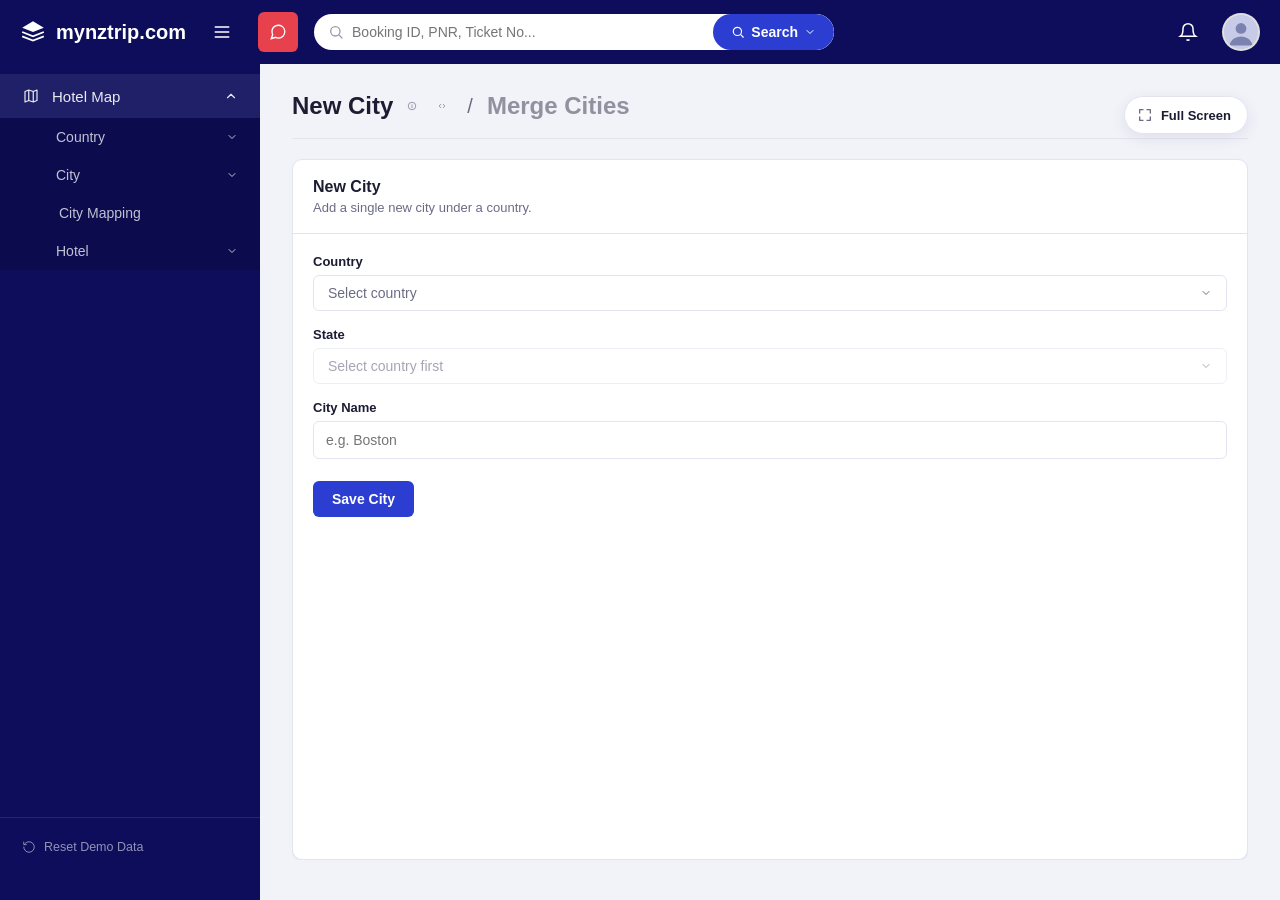
==== add-city.html @ c9f564e7 "Merge Add City and Merge Cities into one page, redesign the merge save flow, and add a collapsible s" ====
<!doctype html>
<html lang="en">
<head>
<meta charset="UTF-8" />
<meta name="viewport" content="width=device-width, initial-scale=1.0" />
<title>Add City – Hotel Map | mynztrip.com</title>
<link rel="stylesheet" href="css/styles.css" />
</head>
<body>
<div class="app-shell">

  <!-- Top bar -->
  <header class="topbar">
    <div class="topbar-brand">
      <svg width="26" height="26" viewBox="0 0 24 24" fill="none" xmlns="http://www.w3.org/2000/svg">
        <path d="M12 2L2 8l10 4 10-4-10-6z" fill="#fff"/>
        <path d="M2 16l10 4 10-4M2 12l10 4 10-4" stroke="#fff" stroke-width="1.6" fill="none"/>
      </svg>
      mynztrip.com
    </div>

    <button class="icon-btn" aria-label="Menu">
      <svg width="20" height="20" viewBox="0 0 24 24" fill="none"><path d="M4 6h16M4 12h16M4 18h16" stroke="currentColor" stroke-width="2" stroke-linecap="round"/></svg>
    </button>

    <button class="icon-btn accent-red" aria-label="Messages">
      <svg width="18" height="18" viewBox="0 0 24 24" fill="none"><path d="M21 11.5a8.38 8.38 0 01-.9 3.8 8.5 8.5 0 01-7.6 4.7 8.38 8.38 0 01-3.8-.9L3 21l1.9-5.7a8.38 8.38 0 01-.9-3.8 8.5 8.5 0 014.7-7.6 8.38 8.38 0 013.8-.9h.5a8.48 8.48 0 018 8v.5z" stroke="#fff" stroke-width="1.8" fill="none"/></svg>
    </button>

    <div class="topbar-search">
      <svg width="16" height="16" viewBox="0 0 24 24" fill="none"><circle cx="11" cy="11" r="7" stroke="currentColor" stroke-width="2"/><path d="M21 21l-4.35-4.35" stroke="currentColor" stroke-width="2" stroke-linecap="round"/></svg>
      <input type="text" placeholder="Booking ID, PNR, Ticket No..." />
      <button type="button">
        <svg width="14" height="14" viewBox="0 0 24 24" fill="none"><circle cx="11" cy="11" r="7" stroke="#fff" stroke-width="2"/><path d="M21 21l-4.35-4.35" stroke="#fff" stroke-width="2" stroke-linecap="round"/></svg>
        Search
        <svg width="12" height="12" viewBox="0 0 24 24" fill="none"><path d="M6 9l6 6 6-6" stroke="#fff" stroke-width="2" stroke-linecap="round" stroke-linejoin="round"/></svg>
      </button>
    </div>

    <div class="topbar-right">
      <button class="icon-btn" aria-label="Notifications">
        <svg width="20" height="20" viewBox="0 0 24 24" fill="none"><path d="M18 8a6 6 0 10-12 0c0 7-3 9-3 9h18s-3-2-3-9z" stroke="#fff" stroke-width="1.8" fill="none"/><path d="M13.7 21a2 2 0 01-3.4 0" stroke="#fff" stroke-width="1.8"/></svg>
      </button>
      <svg class="avatar" width="38" height="38" viewBox="0 0 38 38" xmlns="http://www.w3.org/2000/svg">
        <circle cx="19" cy="19" r="19" fill="#c7cbe8"/>
        <circle cx="19" cy="15" r="6" fill="#7c82b0"/>
        <path d="M6 34c1.5-7 8-10 13-10s11.5 3 13 10" fill="#7c82b0"/>
      </svg>
    </div>
  </header>

  <div class="app-body">

    <!-- Sidebar -->
    <aside class="sidebar">
      <!-- Hotel Map (mother menu for this project's pages) -->
      <nav class="nav-group open">
        <button class="nav-item active">
          <svg width="18" height="18" viewBox="0 0 24 24" fill="none"><path d="M9 4L4 6v14l5-2 6 2 5-2V4l-5 2-6-2z" stroke="currentColor" stroke-width="1.6" stroke-linejoin="round"/><path d="M9 4v14M15 6v14" stroke="currentColor" stroke-width="1.6"/></svg>
          Hotel Map
          <svg class="chevron" width="14" height="14" viewBox="0 0 24 24" fill="none"><path d="M6 9l6 6 6-6" stroke="currentColor" stroke-width="2" stroke-linecap="round" stroke-linejoin="round"/></svg>
        </button>
        <div class="submenu">
          <div class="submenu-group">
            <button class="submenu-item submenu-toggle">
              Country
              <svg class="chevron" width="14" height="14" viewBox="0 0 24 24" fill="none"><path d="M6 9l6 6 6-6" stroke="currentColor" stroke-width="2" stroke-linecap="round" stroke-linejoin="round"/></svg>
            </button>
            <div class="submenu-nested">
              <a class="submenu-item nested" href="country-system.html">System</a>
              <a class="submenu-item nested" href="country-supplier.html">Supplier</a>
            </div>
          </div>
          <div class="submenu-group">
            <button class="submenu-item submenu-toggle">
              City
              <svg class="chevron" width="14" height="14" viewBox="0 0 24 24" fill="none"><path d="M6 9l6 6 6-6" stroke="currentColor" stroke-width="2" stroke-linecap="round" stroke-linejoin="round"/></svg>
            </button>
            <div class="submenu-nested">
              <a class="submenu-item nested" href="city-system.html">System</a>
              <a class="submenu-item nested" href="city-supplier.html">Supplier</a>
            </div>
          </div>
          <a class="submenu-item" href="city-mapping.html">City Mapping</a>
          <div class="submenu-group">
            <button class="submenu-item submenu-toggle">
              Hotel
              <svg class="chevron" width="14" height="14" viewBox="0 0 24 24" fill="none"><path d="M6 9l6 6 6-6" stroke="currentColor" stroke-width="2" stroke-linecap="round" stroke-linejoin="round"/></svg>
            </button>
            <div class="submenu-nested">
              <a class="submenu-item nested" href="hotel-system.html">System</a>
              <a class="submenu-item nested" href="hotel-supplier.html">Supplier</a>
            </div>
          </div>
        </div>
      </nav>

      <div class="sidebar-footer">
        <button class="reset-demo-btn" id="resetDemoDataBtn">
          <svg width="14" height="14" viewBox="0 0 24 24" fill="none"><path d="M3 12a9 9 0 109-9 9 9 0 00-7 3.3" stroke="currentColor" stroke-width="1.6" stroke-linecap="round"/><path d="M3 3.5V8h4.5" stroke="currentColor" stroke-width="1.6" stroke-linecap="round" stroke-linejoin="round"/></svg>
          Reset Demo Data
        </button>
      </div>
    </aside>

    <!-- Main content -->
    <main class="main-content" id="addCityMain">
      <div class="page-header">
        <div class="page-title-row page-title-row-dual">
          <!-- A real <button> can't contain other <button>s (the info/dev-notes
               icons) — the parser would silently close it early and mangle the
               DOM. Each title block is a div acting as a button instead
               (role="button" + tabindex, click/keydown handled in JS below). -->
          <div class="page-title-block active" id="newCityTitleBlock" role="button" tabindex="0">
            <span class="page-title">New City</span>
            <span class="page-title-icons">
              <button class="info-icon-btn" data-info-target="#newCityInfo" data-info-title="New City" aria-label="About New City">
                <svg width="16" height="16" viewBox="0 0 24 24" fill="none"><circle cx="12" cy="12" r="9" stroke="currentColor" stroke-width="1.6"/><path d="M12 11v5" stroke="currentColor" stroke-width="1.6" stroke-linecap="round"/><circle cx="12" cy="8" r="1" fill="currentColor"/></svg>
              </button>
              <button class="info-icon-btn" data-info-target="#newCityDevNotes" data-info-title="Developer Notes — New City" aria-label="Developer notes for New City">
                <svg width="16" height="16" viewBox="0 0 24 24" fill="none"><path d="M9 8l-4 4 4 4M15 8l4 4-4 4" stroke="currentColor" stroke-width="1.6" stroke-linecap="round" stroke-linejoin="round"/></svg>
              </button>
            </span>
          </div>
          <span class="page-title-sep" aria-hidden="true">/</span>
          <div class="page-title-block" id="mergeCityTitleBlock" role="button" tabindex="0">
            <span class="page-title">Merge Cities</span>
            <span class="page-title-icons">
              <button class="info-icon-btn" data-info-target="#mergeCityInfo" data-info-title="Merge Cities" aria-label="About Merge Cities">
                <svg width="16" height="16" viewBox="0 0 24 24" fill="none"><circle cx="12" cy="12" r="9" stroke="currentColor" stroke-width="1.6"/><path d="M12 11v5" stroke="currentColor" stroke-width="1.6" stroke-linecap="round"/><circle cx="12" cy="8" r="1" fill="currentColor"/></svg>
              </button>
              <button class="info-icon-btn" data-info-target="#mergeCityDevNotes" data-info-title="Developer Notes — Merge Cities" aria-label="Developer notes for Merge Cities">
                <svg width="16" height="16" viewBox="0 0 24 24" fill="none"><path d="M9 8l-4 4 4 4M15 8l4 4-4 4" stroke="currentColor" stroke-width="1.6" stroke-linecap="round" stroke-linejoin="round"/></svg>
              </button>
            </span>
          </div>
        </div>
      </div>
      <hr class="page-divider" />

      <template id="newCityInfo">
        <p>A city added here isn't linked to any supplier city — it has no supplier-city mapping step, unlike prepopulated or merged cities. Instead, system hotels are mapped to it directly.</p>
        <p>After Save, a card shows what was just created with a <strong>Map Hotels to This City</strong> button that opens Hotel Mapping to New City, already pinned to it.</p>
        <p><strong>Example:</strong> You add "Riverside" as a New City, then add a hotel directly to it via the System Hotel List. When a user selects "Riverside" while searching for hotels (matched by hotel id), that hotel comes back — but nothing from any supplier's own city list, since no supplier city is mapped to "Riverside".</p>
      </template>

      <template id="newCityDevNotes">
        <p>Adds a single record to <code>SYSTEM_CITIES</code> with <code>cityType: "normal"</code> — Country is required, State is optional (only shown once the chosen country has states), Name is required. On save: pushes the record with a "Create" history entry, shows a success toast, resets the form in place so another city can be added right away without leaving the page, and updates a "just created" card below the form with that city's name/state-country/id and a <strong>Map Hotels to This City</strong> link to <code>hotel-mapping.html?cityId=&lt;id&gt;</code>. That card reflects whichever city was created most recently this session — it's overwritten by the next create, not accumulated into a list, and stays visible (not hidden again) until the page reloads. There's no edit mode here — renaming an existing New City stays on the System City List's own Edit action.</p>
      </template>

      <template id="mergeCityInfo">
        <p>A merged city groups two or more existing system cities into one entry. Since each of those system cities can already have several supplier cities mapped to it, a merged city ends up representing every hotel from every supplier city linked — directly or indirectly, through any of the cities it merges — to it.</p>
        <ul>
          <li>Only cities from the original master list can be merged — a city already created via <strong>New City</strong> or <strong>Merge Cities</strong> can't be merged again.</li>
          <li>Pick a <strong>Country</strong> first — the candidate list loads once it's chosen, and the merged city belongs to that country permanently.</li>
          <li>Check at least 2 cities, give the result a <strong>Name</strong> (and optional <strong>State</strong>), then <strong>Save</strong> — you'll see a review of what's changing before anything is written.</li>
          <li>Opening this page again for an existing merged city (via its row's Edit action on the System City List) lets you add or remove member cities the same way — Country is fixed once a merge exists.</li>
          <li>If you remove cities until fewer than 2 remain, the merged city automatically becomes <strong>Inactive</strong>. Add cities back to 2 or more and Save again, and you'll be asked whether to reactivate it.</li>
        </ul>
        <p><strong>Example:</strong> You merge "New York" and "Brooklyn" into "Greater New York". When a user selects "Greater New York" while searching for hotels (matched by hotel id), the hotel ids returned are every supplier city mapped to New York or Brooklyn.</p>
      </template>

      <template id="mergeCityDevNotes">
        <p>This section creates a merged city or edits an existing one's composition — the same flow either way, since pinning/creating a merged city and adjusting its members is one continuous process, not two separate modes. Only cities from the original prepopulated master list (no <code>cityType</code>) are eligible members — a city already created via New City or Merge Cities can't itself be folded into another merge.</p>
        <ul>
          <li><strong>Country gating</strong> — in create mode, Country is a live required select: nothing else in this section is usable until it's chosen, since the merged city's own country and the candidate pool's country are the same value. In edit mode, Country is fixed context (can never be changed for an existing merged city) and the candidate pool is scoped to it automatically.</li>
          <li><strong>Candidate list pagination</strong> — loads and displays in bounded pages of 50 at a time, never the whole matching set at once; reaching the bottom of the loaded rows triggers loading the next page automatically with a brief loading indicator, appended without disturbing scroll position or re-rendering existing rows. Once every matching city is loaded, the list shows a clear "end of list" state. A checked box on an earlier page stays checked as later pages load. Search re-applies to the full matching set before the page split, and restarts at page 1, same as changing Country does.</li>
          <li><strong>Already in Merge / New Additions</strong> — Already in Merge reflects the members as of when the section was opened (empty in create mode); removing one queues a removal (shown as "Undo" so it's reversible) without leaving the list until Save runs. It's paginated the same way the candidate list is — bounded pages of 50, its own scroll box, scroll-triggered loading, "end of list" state — since an existing merge can realistically have more members than fit on screen; every re-render (a checkbox change, Undo, or a fresh Save) resets it back to page 1. New Additions only shows freshly checked cities this session and isn't paginated.</li>
          <li><strong>Save</strong> — always requires at least 2 total selected cities and a non-empty name; if fewer than 2 are selected, or nothing at all changed (name, state, and membership all unchanged) in edit mode, Save is blocked with a toast rather than silently succeeding or doing something destructive. A valid Save always shows a review step first — Already in Merge / New Additions / Removed — before writing anything.</li>
          <li><strong>Dropping below 2 members</strong> — in edit mode, Save works even down to 0 or 1 remaining members (create still requires >=2 to begin with). The review step (Save's preview) is always 3 vertically-stacked sections — Already in Merge / New Additions / Removed — plus a conditional 4th "Status Change" section whenever this particular save has an Active/Inactive consequence, so the whole decision happens in that one review-and-confirm step, never a second popup afterward. If the save would leave fewer than 2 members on a currently-Active record, that 4th section is a plain warning (deactivation isn't optional once under 2 members) — confirming the whole review sets the record Inactive and logs a "Status Change" entry sharing that save's groupId. If the save would bring a currently-Inactive record back up to 2+ members, that section instead shows an unchecked "Reactivate this merged city" checkbox — leaving it unchecked and confirming applies every other part of the save (composition, name, state) while leaving the record Inactive; checking it also flips it back to Active, logged in that same save's grouped history card. This appears any time an edit-mode save results in >=2 members on an Inactive record, regardless of why it was Inactive (composition-driven or manually toggled from the City List) — an unchecked-by-default checkbox is what lets the user correctly decline in the manual case.</li>
          <li><strong>History</strong> — every entry has an operation name, a description in that operation's fixed pattern, and who + when, newest first.
            <p><strong>On a component city's own record:</strong></p>
            <ul>
              <li><strong>Merged</strong> — folded into this merge. Description: <em>Merged into: {merged city name}, {state}, {country code} (ID: {merged city's identifier})</em></li>
              <li><strong>Unmerged</strong> — removed from this merge. Description: <em>Removed from merged city: {merged city name}, {state}, {country code} (ID: {merged city's identifier})</em></li>
            </ul>
            <p><strong>On the merged city's own record:</strong></p>
            <ul>
              <li><strong>Create/Edit</strong> — its own identity changed (name/state).</li>
              <li><strong>Merged/Unmerged</strong> — a component city was added/removed. Description on both: the plain component-city label, <em>{name}, {state}, {country code} (ID: {identifier})</em> — the pill already conveys direction.</li>
            </ul>
            <p>When one Save changes several members and/or renames the merged city in the same action, every resulting entry on the merged city's own record shares one batch identifier so its history displays them together as a single grouped card.</p>
          </li>
        </ul>
        <p><strong>Everywhere:</strong> save immediately with clear success/error feedback, and never let a checkbox or field change silently fail to be reflected in the Already-in-Merge/New-Additions lists and the member count.</p>
      </template>

      <div class="mapping-nav-fabs">
        <button type="button" class="mapping-nav-fab mapping-chrome-toggle" id="addCityChromeToggleBtn" aria-label="Hide page title for full-height sections">
          <svg class="icon-expand" width="16" height="16" viewBox="0 0 24 24" fill="none"><path d="M4 9V4h5M20 9V4h-5M4 15v5h5M20 15v5h-5" stroke="currentColor" stroke-width="2" stroke-linecap="round" stroke-linejoin="round"/></svg>
          <svg class="icon-collapse" width="16" height="16" viewBox="0 0 24 24" fill="none"><path d="M9 4v5H4M15 4v5h5M9 20v-5H4M15 20v-5h5" stroke="currentColor" stroke-width="2" stroke-linecap="round" stroke-linejoin="round"/></svg>
          <span>Full Screen</span>
        </button>
      </div>

      <div class="mapping-page-layout">

        <!-- New City section -->
        <section class="mapping-panel mapping-layout-top" id="newCitySection">
          <div class="mapping-panel-header">
            <h2>New City</h2>
            <p>Add a single new city under a country.</p>
          </div>
          <div class="mapping-panel-body">
            <div class="form-group">
              <label for="newCityCountry">Country</label>
              <select id="newCityCountry" class="filter-select" style="width:100%; min-width:0;">
                <option value="">Select country</option>
              </select>
            </div>
            <div class="form-group">
              <label for="newCityState">State</label>
              <select id="newCityState" class="filter-select" style="width:100%; min-width:0;" disabled>
                <option value="">Select country first</option>
              </select>
            </div>
            <div class="form-group">
              <label for="newCityName">City Name</label>
              <input type="text" id="newCityName" placeholder="e.g. Boston" />
            </div>
            <button class="btn btn-primary" id="saveNewCityBtn" style="margin-top:6px;">Save City</button>

            <!-- Reflects whichever New City was most recently created this
                 session — stays visible (updated in place) across repeated
                 creates, not hidden again until the page reloads. -->
            <div class="new-city-created-banner" id="newCityCreatedCard" style="display:none;">
              <svg class="new-city-created-check" width="18" height="18" viewBox="0 0 24 24" fill="none">
                <path d="M5 13l4 4L19 7" stroke="currentColor" stroke-width="2.5" stroke-linecap="round" stroke-linejoin="round"/>
              </svg>
              <span class="new-city-created-text">
                <strong id="newCityCreatedName"></strong> — <span id="newCityCreatedMeta"></span>
                <span class="new-city-created-id">(ID: <span id="newCityCreatedIdPill"></span>)</span>
              </span>
              <a class="btn btn-secondary btn-compact" id="newCityMapHotelsBtn" href="#" target="_blank" rel="noopener">Map Hotels to This City</a>
            </div>
          </div>
        </section>

        <!-- Merge Cities section -->
        <section class="mapping-panel mapping-bottom-panel" id="mergeCitySection">
          <div class="mapping-panel-body" id="mergeCityBody">
            <!-- Full-width fields card, above the 2-column grid below it —
                 Country/State on one row, Name + status/history on the next,
                 so these fields get the section's whole width instead of
                 being confined to the left column alongside the checklist. -->
            <div class="pinned-city-card" id="mergeEntityCard" style="margin-top:0;">
              <div class="mapping-merge-fields-row-1">
                <div class="form-group" id="mergeCountryGroup" style="margin-bottom:0;">
                  <label for="mergeCountrySelect">Country</label>
                  <select id="mergeCountrySelect" class="filter-select" style="width:100%; min-width:0;">
                    <option value="">Select country</option>
                  </select>
                </div>
                <div class="form-group" id="mergeCountryFixedGroup" style="margin-bottom:0; display:none;">
                  <label for="mergeCountryFixed">Country</label>
                  <input type="text" id="mergeCountryFixed" disabled />
                </div>
                <div class="form-group" style="margin-bottom:0;">
                  <label for="mergeStateSelect">State</label>
                  <select id="mergeStateSelect" class="filter-select" style="width:100%; min-width:0;" disabled>
                    <option value="">Select country first</option>
                  </select>
                </div>
              </div>
              <div class="mapping-merge-fields-row-2">
                <div class="form-group" style="margin-bottom:0; flex:1;">
                  <label for="mergeNameInput">Merged City Name</label>
                  <input type="text" id="mergeNameInput" placeholder="Resulting city name" />
                </div>
                <div class="pinned-city-actions" style="margin-top:0;">
                  <span class="pill neutral" id="mergeMemberCount">0 cities</span>
                  <span class="pill success" id="mergeActiveStatusPill">Active</span>
                  <button class="action-btn" id="mergeHistoryBtn" disabled aria-label="History available after this merged city is saved">
                    <svg width="15" height="15" viewBox="0 0 24 24" fill="none"><path d="M3 12a9 9 0 109-9 9 9 0 00-7 3.3" stroke="currentColor" stroke-width="1.6" stroke-linecap="round"/><path d="M3 3.5V8h4.5" stroke="currentColor" stroke-width="1.6" stroke-linecap="round" stroke-linejoin="round"/><path d="M12 7.5V12l3.2 2" stroke="currentColor" stroke-width="1.6" stroke-linecap="round" stroke-linejoin="round"/></svg>
                  </button>
                </div>
              </div>
            </div>

            <div class="mapping-layout mapping-layout-bottom" style="margin-top:16px;">
              <!-- Left: Already in Merge / New Additions -->
              <div class="mapping-bottom-col">
                <div class="form-group mapping-list-group">
                  <label>Cities in This Merge</label>
                  <div class="merge-list">
                    <details class="mapping-collapsible-inline" open>
                      <summary class="mapping-collapsible-header mapping-collapsible-header--warning">
                        <span>Already in Merge (<span id="mergeAlreadyCount">0</span>)</span>
                        <svg class="chevron" width="14" height="14" viewBox="0 0 24 24" fill="none"><path d="M6 9l6 6 6-6" stroke="currentColor" stroke-width="2" stroke-linecap="round" stroke-linejoin="round"/></svg>
                      </summary>
                      <div id="mergeAlreadyList"></div>
                    </details>
                    <details class="mapping-collapsible-inline" open>
                      <summary class="mapping-collapsible-header mapping-collapsible-header--info">
                        <span>New Additions (<span id="mergeNewCount">0</span>)</span>
                        <svg class="chevron" width="14" height="14" viewBox="0 0 24 24" fill="none"><path d="M6 9l6 6 6-6" stroke="currentColor" stroke-width="2" stroke-linecap="round" stroke-linejoin="round"/></svg>
                      </summary>
                      <div id="mergeNewList"></div>
                    </details>
                  </div>
                </div>
              </div>

              <!-- Right: candidate search + checklist -->
              <div class="mapping-bottom-col">
                <div class="form-group mapping-list-group">
                  <div class="mapping-search-actions-row" style="margin-bottom:6px;">
                    <div style="display:flex; align-items:center; gap:10px;">
                      <label style="margin-bottom:0;">Candidate Cities</label>
                      <span class="hint" id="mergeCandidateStat" style="margin-top:0;">Select a country first</span>
                    </div>
                    <span class="mapping-save-summary" id="mergeSelectionSummary">No pending changes</span>
                  </div>
                  <div class="mapping-search-actions-row">
                    <div class="toolbar-search mapping-search-half">
                      <svg width="16" height="16" viewBox="0 0 24 24" fill="none"><circle cx="11" cy="11" r="7" stroke="currentColor" stroke-width="2"/><path d="M21 21l-4.35-4.35" stroke="currentColor" stroke-width="2" stroke-linecap="round"/></svg>
                      <input type="text" id="mergeCandidateSearch" placeholder="Search cities..." disabled />
                    </div>
                    <button class="btn btn-primary" id="saveMergeCityBtn">Save Merged City</button>
                  </div>
                  <div class="merge-list" id="mergeCandidateList"></div>
                </div>
              </div>
            </div>
          </div>
        </section>

      </div>
    </main>
  </div>
</div>

<!-- History Modal (card design) -->
<div class="modal-overlay" id="historyModal">
  <div class="modal">
    <div class="modal-header">
      <h3>Edit History <span id="historyCityName" style="color:var(--text-muted); font-weight:600;"></span></h3>
      <button class="modal-close" data-modal-close aria-label="Close">
        <svg width="16" height="16" viewBox="0 0 24 24" fill="none"><path d="M6 6l12 12M18 6L6 18" stroke="currentColor" stroke-width="2" stroke-linecap="round"/></svg>
      </button>
    </div>
    <div class="modal-body">
      <div class="history-list" id="historyList"></div>
    </div>
  </div>
</div>

<!-- Save preview: 3 vertically-stacked sections (no Remap bucket — a base
     city belongs to at most one merge, so every checked-but-not-yet-member
     candidate is unambiguously new), plus a conditional 4th "Status Change"
     section when this save would deactivate/reactivate the merge — see
     buildPreviewSectionsHtml() below. Reuses the same .popup-box-lg shell
     hotel-mapping.html and city-mapping.html's own Save previews use, but
     with its own #mergePreviewSections layout (vertical, not their
     side-by-side #previewSections). -->
<div class="modal-overlay popup-overlay" id="mergeCityPreviewModal">
  <div class="popup-box popup-box-lg">
    <div class="modal-header">
      <h3>Review Merge Changes</h3>
      <button class="modal-close" data-modal-close aria-label="Close">
        <svg width="16" height="16" viewBox="0 0 24 24" fill="none"><path d="M6 6l12 12M18 6L6 18" stroke="currentColor" stroke-width="2" stroke-linecap="round"/></svg>
      </button>
    </div>
    <div class="modal-body">
      <div id="mergePreviewSections"></div>
    </div>
    <div class="modal-footer">
      <button class="btn btn-secondary" data-modal-close>Cancel</button>
      <button class="btn btn-primary" id="mergePreviewConfirmBtn">Confirm &amp; Save</button>
    </div>
  </div>
</div>

<script src="js/app.js"></script>
<script src="js/data.js"></script>
<script>
  // Shared by both sections below (identical cascade behavior for a plain
  // country -> state pick, whether it's the New City's own country or the
  // Merge section's create-mode country) — declared once here rather than
  // twice, since two same-named top-level function declarations on one page
  // would just silently shadow each other.
  function populateCountrySelect(select) {
    select.insertAdjacentHTML(
      "beforeend",
      SYSTEM_COUNTRIES.map((c) => `<option value="${c.name}">${c.name} (${c.code})</option>`).join("")
    );
  }

  function populateStatesForCountry(stateSelect, countryName) {
    const meta = SYSTEM_COUNTRIES.find((c) => c.name === countryName);
    const states = meta ? getStatesForCountryCode(meta.code) : [];
    if (states.length) {
      stateSelect.disabled = false;
      stateSelect.innerHTML =
        `<option value="">Select state</option>` + states.map((s) => `<option value="${s}">${s}</option>`).join("");
    } else {
      stateSelect.disabled = true;
      stateSelect.innerHTML = `<option value="">${meta ? "No state required" : "Select country first"}</option>`;
    }
  }

  // ---------- New City section ----------

  const newCityCountry = document.getElementById("newCityCountry");
  const newCityState = document.getElementById("newCityState");
  const newCityName = document.getElementById("newCityName");
  populateCountrySelect(newCityCountry);
  newCityCountry.addEventListener("change", () => populateStatesForCountry(newCityState, newCityCountry.value));

  document.getElementById("saveNewCityBtn").addEventListener("click", () => {
    const name = newCityName.value.trim();
    const countryName = newCityCountry.value;
    if (!countryName) {
      showToast("Please select a country", "error");
      return;
    }
    if (!name) {
      showToast("City name is required", "error");
      return;
    }
    const meta = SYSTEM_COUNTRIES.find((c) => c.name === countryName);
    const newCityStateValue = newCityState.disabled ? null : newCityState.value || null;
    const newId = SYSTEM_CITIES.length;
    SYSTEM_CITIES.push({
      id: newId,
      name,
      state: newCityStateValue,
      country: { name: meta.name, code: meta.code },
      active: true,
      history: [
        {
          operation: "Create",
          name,
          description: [`Name: ${name}`, newCityStateValue ? `State: ${newCityStateValue}` : null, `Country: ${meta.name} (${meta.code})`]
            .filter(Boolean)
            .join(", "),
          userName: CURRENT_USER.name,
          userEmail: CURRENT_USER.email,
          timestamp: new Date(),
        },
      ],
      cityType: "normal",
    });
    saveToStorage("SYSTEM_CITIES", SYSTEM_CITIES);
    showToast("City added successfully");

    // Show what was just created, with a way straight to Hotel Mapping —
    // a New City has no supplier-city mapping step, hotels are attached to
    // it directly there instead. Updated in place on every create, not just
    // shown once, so repeated creates each get their own confirmation.
    document.getElementById("newCityCreatedName").textContent = name;
    document.getElementById("newCityCreatedMeta").textContent = [newCityStateValue, meta.name].filter(Boolean).join(", ");
    document.getElementById("newCityCreatedIdPill").textContent = getSystemCityDisplayId(newId);
    document.getElementById("newCityMapHotelsBtn").href = `hotel-mapping.html?cityId=${newId}`;
    document.getElementById("newCityCreatedCard").style.display = "";

    // No edit mode to send a New City into (unlike a merge, which redirects
    // into editing itself) — reset in place so another can be added right away.
    newCityName.value = "";
    newCityCountry.value = "";
    newCityCountry.dispatchEvent(new Event("change"));
  });

  // ---------- Full-screen sections: dynamic height + dual title scroll-spy ----------
  // Same mechanism as city-mapping.html's own two-section layout, generalized
  // so the section-jump control IS the dual page title instead of separate
  // floating nav buttons — clicking a title scrolls to its section, and an
  // IntersectionObserver keeps whichever title matches the section currently
  // in view bold/full-opacity with its icons showing (see .page-title-block
  // CSS), the other dimmed with its icons hidden.

  const newCityTitleBlock = document.getElementById("newCityTitleBlock");
  const mergeCityTitleBlock = document.getElementById("mergeCityTitleBlock");
  const newCitySection = document.getElementById("newCitySection");
  const mergeCitySection = document.getElementById("mergeCitySection");

  function scrollToSection(section) {
    section.scrollIntoView({ behavior: "smooth", block: "start" });
  }
  // Title blocks are role="button" divs (see markup comment above), so both
  // click and Enter/Space need wiring by hand — a real <button> would get
  // the latter for free.
  function wireTitleBlockNav(block, section) {
    block.addEventListener("click", (e) => {
      if (e.target.closest(".info-icon-btn")) return;
      scrollToSection(section);
    });
    block.addEventListener("keydown", (e) => {
      if (e.target.closest(".info-icon-btn")) return;
      if (e.key === "Enter" || e.key === " ") {
        e.preventDefault();
        scrollToSection(section);
      }
    });
  }
  wireTitleBlockNav(newCityTitleBlock, newCitySection);
  wireTitleBlockNav(mergeCityTitleBlock, mergeCitySection);

  const addCityPageLayout = document.querySelector(".mapping-page-layout");

  function syncAddCitySectionHeight() {
    document.documentElement.style.setProperty("--mapping-section-height", `${addCityPageLayout.clientHeight}px`);
  }
  syncAddCitySectionHeight();
  window.addEventListener("resize", debounce(syncAddCitySectionHeight, 150));

  const sectionTitleObserver = new IntersectionObserver(
    (entries) => {
      entries.forEach((entry) => {
        const block = entry.target === newCitySection ? newCityTitleBlock : mergeCityTitleBlock;
        block.classList.toggle("active", entry.isIntersecting);
      });
    },
    { root: addCityPageLayout, threshold: 0.5 }
  );
  sectionTitleObserver.observe(newCitySection);
  sectionTitleObserver.observe(mergeCitySection);

  const addCityMain = document.getElementById("addCityMain");
  const addCityChromeToggleBtn = document.getElementById("addCityChromeToggleBtn");
  addCityChromeToggleBtn.addEventListener("click", () => {
    const hidden = !addCityMain.classList.contains("chrome-hidden");
    addCityMain.classList.toggle("chrome-hidden", hidden);
    addCityChromeToggleBtn.classList.toggle("active", hidden);
    addCityChromeToggleBtn.querySelector("span").textContent = hidden ? "Exit Full Screen" : "Full Screen";
    addCityChromeToggleBtn.setAttribute("aria-label", hidden ? "Show page title" : "Hide page title for full-height sections");
    syncAddCitySectionHeight();
  });

  // ---------- Merge Cities section ----------

  const params = new URLSearchParams(window.location.search);
  const isEdit = params.has("cityId");
  const editCityId = isEdit ? Number(params.get("cityId")) : null;
  const mergedCity = isEdit ? SYSTEM_CITIES.find((c) => c.id === editCityId && c.cityType === "merged") : null;

  // Deep-linked from a merged city's Edit action on the System City List —
  // land straight on this section instead of leaving the page at New City.
  // No smooth animation: this is establishing where the page lands on load.
  if (isEdit) {
    mergeCitySection.scrollIntoView({ block: "start" });
  }

  if (isEdit && !mergedCity) {
    // A live-created merged city only exists in localStorage — some browsers
    // (Firefox) partition that per file:// document, so a fresh merge's Edit
    // link can silently fail to resolve when the project is opened as local
    // files instead of served over http. Doesn't affect a real deployment
    // (one shared http origin) or the pre-seeded demo cities.
    document.getElementById("mergeCityBody").innerHTML = `<div class="empty-state">No merged city found for this link. If you just created this merge, make sure you're testing over http:// (not file://) or using Chrome/Edge — Firefox partitions local-file storage per page, so brand-new data may not carry over yet. Otherwise, go back to the System City List and use a merged city's Edit button.</div>`;
  } else {
    const mergeCountrySelect = document.getElementById("mergeCountrySelect");
    const mergeCountryFixed = document.getElementById("mergeCountryFixed");
    const mergeCountryGroup = document.getElementById("mergeCountryGroup");
    const mergeCountryFixedGroup = document.getElementById("mergeCountryFixedGroup");
    const mergeStateSelect = document.getElementById("mergeStateSelect");
    const mergeNameInput = document.getElementById("mergeNameInput");
    const memberCountEl = document.getElementById("mergeMemberCount");
    const activeStatusPill = document.getElementById("mergeActiveStatusPill");
    const historyBtn = document.getElementById("mergeHistoryBtn");
    const alreadyCountEl = document.getElementById("mergeAlreadyCount");
    const alreadyListEl = document.getElementById("mergeAlreadyList");
    const newCountEl = document.getElementById("mergeNewCount");
    const newListEl = document.getElementById("mergeNewList");
    const candidateStat = document.getElementById("mergeCandidateStat");
    const selectionSummaryEl = document.getElementById("mergeSelectionSummary");
    const candidateSearch = document.getElementById("mergeCandidateSearch");
    const candidateList = document.getElementById("mergeCandidateList");
    const saveBtn = document.getElementById("saveMergeCityBtn");

    populateCountrySelect(mergeCountrySelect);

    let initialMemberIds = new Set(isEdit ? mergedCity.mergedFrom || [] : []);
    let pendingChecked = new Set(initialMemberIds);

    if (isEdit) {
      mergeCountryGroup.style.display = "none";
      mergeCountryFixedGroup.style.display = "";
      const countryName = getSystemCountryName(mergedCity.country.code) || mergedCity.country.name;
      mergeCountryFixed.value = `${countryName} (${mergedCity.country.code})`;
      populateStatesForCountry(mergeStateSelect, countryName);
      mergeStateSelect.value = mergedCity.state || "";
      mergeNameInput.value = mergedCity.name;
      memberCountEl.textContent = `${initialMemberIds.size} cities`;
      historyBtn.disabled = false;
      historyBtn.setAttribute("aria-label", "View history for this merged city");
    } else {
      memberCountEl.textContent = "0 cities";
      historyBtn.disabled = true;
      historyBtn.setAttribute("aria-label", "History available after this merged city is saved");
    }

    // History and the status pill stay visible (never display:none) in both
    // create and edit mode — hiding them shifted the row's layout between
    // the two, since the Name field (flex:1) would reflow to fill the freed
    // space. History is just disabled pre-save instead (nothing to show
    // yet); the pill previews "Active", the state a fresh merge always
    // starts in, until edit mode overwrites it with the real status below.
    // No delete action — a merge with fewer than 2 members just goes
    // Inactive (see the Save handler) rather than being removed, so this
    // pill is the only place that status is surfaced within the section
    // itself (also mirrored on the City List's own Active/Inactive column).
    function updateActiveStatusPill() {
      if (!isEdit) return;
      activeStatusPill.textContent = mergedCity.active ? "Active" : "Inactive";
      activeStatusPill.className = `pill ${mergedCity.active ? "success" : "danger"}`;
    }
    updateActiveStatusPill();

    function getActiveCountryName() {
      return isEdit ? getSystemCountryName(mergedCity.country.code) || mergedCity.country.name : mergeCountrySelect.value;
    }

    // A city that was itself created via Add City (single or merged) can't
    // be folded into another merge — only cities from the original master
    // list are eligible merge candidates.
    function getMergeCandidates(countryName, query) {
      const meta = SYSTEM_COUNTRIES.find((c) => c.name === countryName);
      let candidates = meta ? SYSTEM_CITIES.filter((c) => c.country.code === meta.code && !c.cityType) : [];
      const q = query.trim().toLowerCase();
      if (q) candidates = candidates.filter((c) => c.name.toLowerCase().includes(q));
      return candidates;
    }

    function cityMetaSub(c) {
      return [c.state, getSystemCountryName(c.country.code) || c.country.name].filter(Boolean).join(", ");
    }

    // Always wired, not just in edit mode — a disabled button never
    // dispatches click events, so this is safe even before mergedCity exists.
    historyBtn.addEventListener("click", () => {
      document.getElementById("historyCityName").textContent = `— ${mergedCity.name} (ID: ${getSystemCityDisplayId(mergedCity.id)})`;
      showHistoryList(mergedCity.history, "No history yet");
      openModal(document.getElementById("historyModal"));
    });

    // ---------- Candidate checklist (bounded pages of 50, scroll-loaded) ----------

    const MERGE_PAGE_SIZE = 50;
    let visibleCount = MERGE_PAGE_SIZE;
    let candidateScrollObserver = null;
    let isLoadingMoreCandidates = false;

    function candidateRowHtml(c) {
      return `
      <label class="merge-list-item ${c.active ? "merge-list-item--city-active" : "merge-list-item--city-inactive"}" title="${c.active ? "Active" : "Inactive"}">
        <input type="checkbox" data-city-id="${c.id}" ${pendingChecked.has(c.id) ? "checked" : ""} />
        <span class="meta">
          <span class="merge-list-name" title="${c.name}">${c.name}</span>
          <span class="sub">${cityMetaSub(c)}</span>
        </span>
      </label>`;
    }

    function wireCandidateCheckbox(checkbox) {
      if (checkbox.dataset.wired) return;
      checkbox.dataset.wired = "1";
      checkbox.addEventListener("change", () => {
        const id = Number(checkbox.dataset.cityId);
        if (checkbox.checked) pendingChecked.add(id);
        else pendingChecked.delete(id);
        updateCandidateStat();
        renderSelectedCitiesLists();
        updateSelectionSummary();
      });
    }

    // Shared by both paginated lists below (Candidate Cities, Already in
    // Merge) — id-parametrized so each gets its own sentinel to observe.
    function scrollStatusHtml(id) {
      return `<div class="hotel-list-scroll-status" id="${id}"><span class="scroll-status-spinner"></span><span class="scroll-status-label"></span></div>`;
    }

    function endOfListHtml() {
      return `<div class="hotel-list-scroll-status hotel-list-scroll-status--end">You've reached the end of the list</div>`;
    }

    function observeCandidateScrollStatus(rows) {
      const sentinel = document.getElementById("mergeCandidateScrollStatus");
      if (!sentinel) return;
      candidateScrollObserver = new IntersectionObserver(
        (entries) => {
          if (entries[0].isIntersecting) loadMoreCandidateRows(sentinel, rows);
        },
        { root: candidateList, rootMargin: "0px 0px 60px 0px", threshold: 0 }
      );
      candidateScrollObserver.observe(sentinel);
    }

    function loadMoreCandidateRows(sentinel, rows) {
      if (isLoadingMoreCandidates) return;
      isLoadingMoreCandidates = true;
      sentinel.classList.add("is-loading");
      sentinel.querySelector(".scroll-status-label").textContent = "Loading more cities…";
      setTimeout(() => {
        isLoadingMoreCandidates = false;
        if (!sentinel.isConnected) return;

        const nextRows = rows.slice(visibleCount, visibleCount + MERGE_PAGE_SIZE);
        visibleCount += MERGE_PAGE_SIZE;
        sentinel.insertAdjacentHTML("beforebegin", nextRows.map(candidateRowHtml).join(""));
        candidateList.querySelectorAll("[data-city-id]").forEach(wireCandidateCheckbox);

        if (visibleCount < rows.length) {
          sentinel.classList.remove("is-loading");
          sentinel.querySelector(".scroll-status-label").textContent = "";
        } else {
          sentinel.outerHTML = endOfListHtml();
          if (candidateScrollObserver) {
            candidateScrollObserver.disconnect();
            candidateScrollObserver = null;
          }
        }
      }, 450);
    }

    function updateCandidateStat() {
      const countryName = getActiveCountryName();
      if (!countryName) {
        candidateStat.textContent = "Select a country first";
        return;
      }
      const all = getMergeCandidates(countryName, "");
      const selected = all.filter((c) => pendingChecked.has(c.id)).length;
      candidateStat.textContent = `Selected: ${selected}/${all.length}`;
    }

    function renderCandidateList() {
      updateCandidateStat();
      const countryName = getActiveCountryName();
      candidateSearch.disabled = !countryName;
      if (candidateScrollObserver) {
        candidateScrollObserver.disconnect();
        candidateScrollObserver = null;
      }
      isLoadingMoreCandidates = false;
      if (!countryName) {
        candidateList.innerHTML = `<div class="empty-state">Select a country first</div>`;
        return;
      }
      const rows = getMergeCandidates(countryName, candidateSearch.value);
      visibleCount = MERGE_PAGE_SIZE;
      const visibleRows = rows.slice(0, visibleCount);

      candidateList.innerHTML = visibleRows.length
        ? visibleRows.map(candidateRowHtml).join("") +
          (rows.length > visibleRows.length ? scrollStatusHtml("mergeCandidateScrollStatus") : "")
        : `<div class="empty-state">No cities in this country match your search</div>`;

      candidateList.querySelectorAll("[data-city-id]").forEach(wireCandidateCheckbox);

      if (visibleRows.length && rows.length > visibleRows.length) observeCandidateScrollStatus(rows);
    }

    // ---------- Left column: Already in Merge / New Additions ----------
    // Already in Merge gets the same bounded-pages-of-50, scroll-triggered
    // loading as the Candidate Cities checklist above (its own state/
    // functions, mirroring candidateScrollObserver/loadMoreCandidateRows
    // exactly) — a large existing merge can realistically have more members
    // than fit on screen. New Additions only ever holds cities checked this
    // session, so it stays a plain unpaginated list.

    const ALREADY_PAGE_SIZE = 50;
    let alreadyVisibleCount = ALREADY_PAGE_SIZE;
    let alreadyScrollObserver = null;
    let isLoadingMoreAlready = false;

    function renderSelectedCitiesLists() {
      const alreadyRows = [...initialMemberIds].map((id) => SYSTEM_CITIES.find((c) => c.id === id)).filter(Boolean);
      const newRows = [...pendingChecked]
        .filter((id) => !initialMemberIds.has(id))
        .map((id) => SYSTEM_CITIES.find((c) => c.id === id))
        .filter(Boolean);
      renderAlreadyList(alreadyRows);
      renderNewList(newRows);
    }

    function alreadyRowHtml(c) {
      const queuedForRemoval = !pendingChecked.has(c.id);
      return `
      <div class="merge-list-item">
        <span class="meta">
          <span class="merge-list-name" title="${c.name}">${c.name}</span>
          <span class="sub">${cityMetaSub(c)}</span>
        </span>
        <div class="row-actions">
          <button class="btn btn-secondary btn-compact" data-toggle-remove-id="${c.id}">${queuedForRemoval ? "Undo" : "Remove"}</button>
        </div>
      </div>`;
    }

    function wireAlreadyRemoveButton(btn) {
      if (btn.dataset.wired) return;
      btn.dataset.wired = "1";
      btn.addEventListener("click", () => {
        const id = Number(btn.dataset.toggleRemoveId);
        if (pendingChecked.has(id)) pendingChecked.delete(id);
        else pendingChecked.add(id);
        renderCandidateList();
        renderSelectedCitiesLists();
        updateSelectionSummary();
      });
    }

    function observeAlreadyScrollStatus(rows) {
      const sentinel = document.getElementById("mergeAlreadyScrollStatus");
      if (!sentinel) return;
      alreadyScrollObserver = new IntersectionObserver(
        (entries) => {
          if (entries[0].isIntersecting) loadMoreAlreadyRows(sentinel, rows);
        },
        { root: alreadyListEl, rootMargin: "0px 0px 60px 0px", threshold: 0 }
      );
      alreadyScrollObserver.observe(sentinel);
    }

    function loadMoreAlreadyRows(sentinel, rows) {
      if (isLoadingMoreAlready) return;
      isLoadingMoreAlready = true;
      sentinel.classList.add("is-loading");
      sentinel.querySelector(".scroll-status-label").textContent = "Loading more cities…";
      setTimeout(() => {
        isLoadingMoreAlready = false;
        if (!sentinel.isConnected) return;

        const nextRows = rows.slice(alreadyVisibleCount, alreadyVisibleCount + ALREADY_PAGE_SIZE);
        alreadyVisibleCount += ALREADY_PAGE_SIZE;
        sentinel.insertAdjacentHTML("beforebegin", nextRows.map(alreadyRowHtml).join(""));
        alreadyListEl.querySelectorAll("[data-toggle-remove-id]").forEach(wireAlreadyRemoveButton);

        if (alreadyVisibleCount < rows.length) {
          sentinel.classList.remove("is-loading");
          sentinel.querySelector(".scroll-status-label").textContent = "";
        } else {
          sentinel.outerHTML = endOfListHtml();
          if (alreadyScrollObserver) {
            alreadyScrollObserver.disconnect();
            alreadyScrollObserver = null;
          }
        }
      }, 450);
    }

    function renderAlreadyList(rows) {
      alreadyCountEl.textContent = rows.length;
      if (alreadyScrollObserver) {
        alreadyScrollObserver.disconnect();
        alreadyScrollObserver = null;
      }
      isLoadingMoreAlready = false;
      alreadyVisibleCount = ALREADY_PAGE_SIZE;
      const visibleRows = rows.slice(0, alreadyVisibleCount);

      alreadyListEl.innerHTML = visibleRows.length
        ? visibleRows.map(alreadyRowHtml).join("") +
          (rows.length > visibleRows.length ? scrollStatusHtml("mergeAlreadyScrollStatus") : "")
        : `<div class="empty-state">No cities in this merge yet</div>`;

      alreadyListEl.querySelectorAll("[data-toggle-remove-id]").forEach(wireAlreadyRemoveButton);

      if (visibleRows.length && rows.length > visibleRows.length) observeAlreadyScrollStatus(rows);
    }

    function renderNewList(rows) {
      newCountEl.textContent = rows.length;
      newListEl.innerHTML = rows.length
        ? rows
            .map(
              (c) => `
      <div class="merge-list-item">
        <span class="meta">
          <span class="merge-list-name" title="${c.name}">${c.name} <span class="pill info pill-tag">New</span></span>
          <span class="sub">${cityMetaSub(c)}</span>
        </span>
        <div class="row-actions">
          <button class="action-btn" data-deselect-city-id="${c.id}" aria-label="Remove ${c.name} from selection">
            <svg width="15" height="15" viewBox="0 0 24 24" fill="none"><path d="M6 6l12 12M18 6L6 18" stroke="currentColor" stroke-width="1.8" stroke-linecap="round"/></svg>
          </button>
        </div>
      </div>`
            )
            .join("")
        : `<div class="empty-state">No new cities selected yet</div>`;

      newListEl.querySelectorAll("[data-deselect-city-id]").forEach((btn) => {
        btn.addEventListener("click", () => {
          pendingChecked.delete(Number(btn.dataset.deselectCityId));
          renderCandidateList();
          renderSelectedCitiesLists();
          updateSelectionSummary();
        });
      });
    }

    function updateSelectionSummary() {
      const added = [...pendingChecked].filter((id) => !initialMemberIds.has(id)).length;
      const removed = [...initialMemberIds].filter((id) => !pendingChecked.has(id)).length;
      const parts = [];
      if (added) parts.push(`${added} to add`);
      if (removed) parts.push(`${removed} to remove`);
      selectionSummaryEl.textContent = parts.length ? parts.join(", ") : "No pending changes";
    }

    if (!isEdit) {
      mergeCountrySelect.addEventListener("change", () => {
        pendingChecked = new Set();
        populateStatesForCountry(mergeStateSelect, mergeCountrySelect.value);
        candidateSearch.value = "";
        renderCandidateList();
        renderSelectedCitiesLists();
        updateSelectionSummary();
      });
    }

    // Debounced so a full list re-render + per-row listener rebind doesn't
    // fire on every single keystroke — only once typing pauses.
    let candidateSearchDebounceTimer;
    candidateSearch.addEventListener("input", () => {
      clearTimeout(candidateSearchDebounceTimer);
      candidateSearchDebounceTimer = setTimeout(() => renderCandidateList(), 150);
    });

    // ---------- Save preview (3 buckets: Already in Merge / New Additions / Removed) ----------

    function previewRowHtml(c) {
      return `
      <div class="merge-list-item">
        <span class="meta">
          <span>${c.name}</span>
          <span class="sub">${cityMetaSub(c)}</span>
        </span>
      </div>`;
    }

    function previewSectionHtml(title, rows) {
      return `
      <div class="preview-section">
        <div class="preview-section-title">${title} (${rows.length})</div>
        ${rows.length ? `<div class="merge-list">${rows.map(previewRowHtml).join("")}</div>` : `<div class="empty-state">None</div>`}
      </div>`;
    }

    function previewStatusBannerHtml(text, tone) {
      return `<div class="preview-status-banner preview-status-banner--${tone}">${text}</div>`;
    }

    // 4th section, only present when this save has an Active/Inactive
    // consequence — folds the reactivate decision into this same review
    // step (a checkbox here) instead of a second popup after Save runs.
    function statusChangeSectionHtml(kind) {
      if (kind === "deactivate") {
        return `
      <div class="preview-section">
        <div class="preview-section-title">Status Change</div>
        ${previewStatusBannerHtml(
          "Saving will leave fewer than 2 cities in this merge, so it will become <strong>Inactive</strong>.",
          "warning"
        )}
      </div>`;
      }
      if (kind === "reactivate") {
        return `
      <div class="preview-section">
        <div class="preview-section-title">Status Change</div>
        ${previewStatusBannerHtml("This merged city is currently <strong>Inactive</strong>.", "info")}
        <label class="toggle-row" style="margin-bottom:0;">
          <input type="checkbox" id="mergeReactivateCheckbox" />
          Reactivate this merged city now that it has 2 or more cities again
        </label>
      </div>`;
      }
      return "";
    }

    function buildPreviewSectionsHtml({ keptRows, addedRows, removedRows, statusChangeKind }) {
      // Status Change is a full-width row on its own at the top — it's the
      // most consequential thing on this screen (does this save deactivate/
      // reactivate the merge?). The 3 composition buckets go below it,
      // side by side as columns (x-axis split), not stacked under it.
      return (
        statusChangeSectionHtml(statusChangeKind) +
        `<div class="preview-buckets-row">
          ${previewSectionHtml("Already in Merge", keptRows)}
          ${previewSectionHtml("New Additions", addedRows)}
          ${previewSectionHtml("Removed", removedRows)}
        </div>`
      );
    }

    let pendingPreviewConfirm = null;
    function openMergePreview(buckets, onConfirm) {
      document.getElementById("mergePreviewSections").innerHTML = buildPreviewSectionsHtml(buckets);
      pendingPreviewConfirm = onConfirm;
      openModal(document.getElementById("mergeCityPreviewModal"));
    }
    document.getElementById("mergePreviewConfirmBtn").addEventListener("click", () => {
      const action = pendingPreviewConfirm;
      pendingPreviewConfirm = null;
      closeModal(document.getElementById("mergeCityPreviewModal"));
      if (action) action();
    });

    saveBtn.addEventListener("click", () => {
      const countryName = getActiveCountryName();
      if (!countryName) {
        showToast("Please select a country first", "error");
        return;
      }
      // Create still needs >=2 to begin with — a merge is by definition
      // combining at least 2 cities. Edit has no such floor any more: saving
      // down to fewer than 2 is allowed and just goes Inactive below,
      // instead of being blocked or deleting the record.
      if (!isEdit && pendingChecked.size < 2) {
        showToast("Select at least 2 cities to merge", "error");
        return;
      }
      const name = mergeNameInput.value.trim();
      if (!name) {
        showToast("Merged city name is required", "error");
        return;
      }

      const addedIds = [...pendingChecked].filter((id) => !initialMemberIds.has(id));
      const removedIds = [...initialMemberIds].filter((id) => !pendingChecked.has(id));
      const stateValue = mergeStateSelect.disabled ? null : mergeStateSelect.value || null;
      const nameChanged = isEdit && mergedCity.name !== name;
      const stateChanged = isEdit && (mergedCity.state || null) !== stateValue;

      if (isEdit && !addedIds.length && !removedIds.length && !nameChanged && !stateChanged) {
        showToast("No changes to save", "error");
        return;
      }

      const keptRows = [...initialMemberIds]
        .filter((id) => pendingChecked.has(id))
        .map((id) => SYSTEM_CITIES.find((c) => c.id === id))
        .filter(Boolean);
      const addedRows = addedIds.map((id) => SYSTEM_CITIES.find((c) => c.id === id)).filter(Boolean);
      const removedRows = removedIds.map((id) => SYSTEM_CITIES.find((c) => c.id === id)).filter(Boolean);
      const meta = SYSTEM_COUNTRIES.find((c) => c.name === countryName);

      // Surface the Active/Inactive consequence as this preview's 4th
      // section, before anything is written — deactivation is shown as a
      // plain warning (not optional, nothing to decide), reactivation gets
      // an inline checkbox so that decision is part of this same Save
      // instead of a second popup appearing afterward.
      let statusChangeKind = null;
      if (isEdit && pendingChecked.size < 2 && mergedCity.active) {
        statusChangeKind = "deactivate";
      } else if (isEdit && pendingChecked.size >= 2 && !mergedCity.active) {
        statusChangeKind = "reactivate";
      }

      openMergePreview({ keptRows, addedRows, removedRows, statusChangeKind }, () => {
        const groupId = generateHistoryGroupId();
        const timestamp = new Date();

        if (!isEdit) {
          const newId = SYSTEM_CITIES.length;
          const newRecord = {
            id: newId,
            name,
            state: stateValue,
            country: { name: meta.name, code: meta.code },
            active: true,
            history: [],
            cityType: "merged",
            mergedFrom: [],
          };
          newRecord.history.push({
            operation: "Create",
            name,
            description: [`Name: ${name}`, stateValue ? `State: ${stateValue}` : null, `Country: ${meta.name} (${meta.code})`]
              .filter(Boolean)
              .join(", "),
            userName: CURRENT_USER.name,
            userEmail: CURRENT_USER.email,
            timestamp,
            groupId,
          });
          SYSTEM_CITIES.push(newRecord);
          addedIds.forEach((cid) => applyCityMerge(newRecord, SYSTEM_CITIES.find((c) => c.id === cid), true, groupId));
          saveToStorage("SYSTEM_CITIES", SYSTEM_CITIES);
          showToast("Cities merged successfully");
          // Brief pause so the success toast is actually visible before the
          // page navigates away — an immediate location.href would unload
          // the document before the toast's fade-in transition ever paints.
          setTimeout(() => {
            location.href = `add-city.html?cityId=${newId}`;
          }, 600);
          return;
        }

        const changeParts = [];
        if (nameChanged) changeParts.push(`Name: ${mergedCity.name} -> ${name}`);
        if (stateChanged) changeParts.push(`State: ${mergedCity.state || "—"} -> ${stateValue || "—"}`);
        mergedCity.name = name;
        mergedCity.state = stateValue;
        if (changeParts.length) {
          mergedCity.history.push({
            operation: "Edit",
            name,
            description: changeParts.join(HISTORY_LINE_BREAK),
            userName: CURRENT_USER.name,
            userEmail: CURRENT_USER.email,
            timestamp,
            groupId,
          });
        }
        addedIds.forEach((cid) => applyCityMerge(mergedCity, SYSTEM_CITIES.find((c) => c.id === cid), true, groupId));
        removedIds.forEach((cid) => applyCityMerge(mergedCity, SYSTEM_CITIES.find((c) => c.id === cid), false, groupId));

        // No delete action any more — dropping below 2 members just marks
        // the merge Inactive (nothing destructive happened), and regaining
        // 2+ while Inactive only reactivates if the 4th preview section's
        // checkbox was ticked — both decided as part of this one Save, not
        // a follow-up prompt, since the record could just as easily be
        // Inactive for an unrelated reason (e.g. manually toggled from the
        // City List) and the checkbox already gave the user a chance to say no.
        const newMemberCount = (mergedCity.mergedFrom || []).length;
        if (newMemberCount < 2 && mergedCity.active) {
          mergedCity.active = false;
          mergedCity.history.push({
            operation: "Status Change",
            status: false,
            description: "Status: Active -> Inactive (fewer than 2 cities)",
            userName: CURRENT_USER.name,
            userEmail: CURRENT_USER.email,
            timestamp,
            groupId,
          });
        } else if (newMemberCount >= 2 && !mergedCity.active) {
          const reactivateCheckbox = document.getElementById("mergeReactivateCheckbox");
          if (reactivateCheckbox && reactivateCheckbox.checked) {
            mergedCity.active = true;
            mergedCity.history.push({
              operation: "Status Change",
              status: true,
              description: "Status: Inactive -> Active",
              userName: CURRENT_USER.name,
              userEmail: CURRENT_USER.email,
              timestamp,
              groupId,
            });
          }
        }
        saveToStorage("SYSTEM_CITIES", SYSTEM_CITIES);

        initialMemberIds = new Set(mergedCity.mergedFrom || []);
        pendingChecked = new Set(initialMemberIds);
        memberCountEl.textContent = `${initialMemberIds.size} cities`;
        updateActiveStatusPill();
        renderCandidateList();
        renderSelectedCitiesLists();
        updateSelectionSummary();
        showToast("Merged city updated successfully");
      });
    });

    renderCandidateList();
    renderSelectedCitiesLists();
    updateSelectionSummary();
  }
</script>
</body>
</html>
---- css/styles.css ----
/* ==========================================================================
   mynztrip.com — Admin Portal shared styles
   Shared across all standalone design pages
   ========================================================================== */

:root {
  --navy-dark: #0d0d5c;
  --navy: #10108a;
  --navy-light: #1a1aa8;
  --navy-hover: rgba(255, 255, 255, 0.08);
  --accent-red: #e6414d;
  --accent-blue: #2b3ed1;
  --table-head: #1b1b8f;
  --cyan: #19c3e6;
  --cyan-hover: #0fb0d2;
  --drawer-width: 480px;
  --success: #1a9d5c;
  --warning: #c8790d;
  --bg-page: #f2f2f9;
  --bg-card: #ffffff;
  --bg-panel: #ececfa;
  --text-dark: #1c1c33;
  --text-muted: #6b6b85;
  --text-on-navy: #ffffff;
  --border-color: #e4e4f0;
  --radius-sm: 6px;
  --radius-md: 10px;
  --radius-pill: 999px;
  --shadow-sm: 0 1px 2px rgba(16, 16, 90, 0.06);
  --shadow-md: 0 4px 16px rgba(16, 16, 90, 0.08);
}

* {
  box-sizing: border-box;
}

html, body {
  height: 100%;
  overflow: hidden;
}

body {
  margin: 0;
  font-family: "Segoe UI", Roboto, -apple-system, BlinkMacSystemFont, sans-serif;
  background: var(--bg-page);
  color: var(--text-dark);
}

a {
  text-decoration: none;
  color: inherit;
}

button {
  font-family: inherit;
  cursor: pointer;
}

/* ---------- Layout shell ---------- */

.app-shell {
  display: flex;
  flex-direction: column;
  height: 100vh;
}

/* ---------- Top header ---------- */

.topbar {
  display: flex;
  align-items: center;
  gap: 16px;
  background: var(--navy-dark);
  padding: 12px 20px;
  flex-shrink: 0;
  z-index: 50;
}

.topbar-brand {
  display: flex;
  align-items: center;
  gap: 10px;
  font-size: 20px;
  font-weight: 700;
  color: #fff;
  white-space: nowrap;
}

.topbar-brand svg {
  flex-shrink: 0;
}

.icon-btn {
  display: flex;
  align-items: center;
  justify-content: center;
  width: 40px;
  height: 40px;
  border-radius: var(--radius-sm);
  background: transparent;
  border: none;
  color: #fff;
  flex-shrink: 0;
}

.icon-btn:hover {
  background: var(--navy-hover);
}

.icon-btn.accent-red {
  background: var(--accent-red);
}

.icon-btn.accent-red:hover {
  background: #d13440;
}

.topbar-search {
  flex: 1;
  max-width: 520px;
  display: flex;
  align-items: center;
  background: #fff;
  border-radius: var(--radius-pill);
  overflow: hidden;
  padding-left: 14px;
}

.topbar-search svg {
  color: #9a9ab0;
  flex-shrink: 0;
}

.topbar-search input {
  flex: 1;
  border: none;
  outline: none;
  padding: 10px 8px;
  font-size: 14px;
  color: var(--text-dark);
}

.topbar-search button {
  display: flex;
  align-items: center;
  gap: 6px;
  border: none;
  background: var(--accent-blue);
  color: #fff;
  font-weight: 600;
  font-size: 14px;
  padding: 10px 18px;
  border-radius: var(--radius-pill);
  white-space: nowrap;
}

.topbar-search button:hover {
  background: #2434b8;
}

.topbar-spacer {
  flex: 1;
}

.topbar-right {
  display: flex;
  align-items: center;
  gap: 14px;
  margin-left: auto;
}

.avatar {
  width: 38px;
  height: 38px;
  border-radius: 50%;
  border: 2px solid rgba(255, 255, 255, 0.4);
  object-fit: cover;
  background: #ccc;
}

/* ---------- Body: sidebar + content ---------- */

.app-body {
  display: flex;
  flex: 1;
  min-height: 0;
}

.sidebar {
  width: 260px;
  background: var(--navy-dark);
  flex-shrink: 0;
  padding: 10px 0 24px;
  overflow-y: auto;
  overflow-x: hidden;
  display: flex;
  flex-direction: column;
  transition: width 0.2s ease, padding 0.2s ease;
}

/* Toggled from the topbar's hamburger "Menu" button (see initSidebarCollapse
   in js/app.js) — collapses the sidebar away entirely rather than to an
   icon-only rail (see that function's comment for why), letting
   .main-content's own flex:1 claim the freed width automatically. */
.app-body.sidebar-collapsed .sidebar {
  width: 0;
  padding-top: 0;
  padding-bottom: 0;
}

.nav-group {
  display: flex;
  flex-direction: column;
}

.nav-item {
  display: flex;
  align-items: center;
  gap: 12px;
  padding: 13px 22px;
  color: rgba(255, 255, 255, 0.9);
  font-size: 15px;
  font-weight: 500;
  border: none;
  background: none;
  width: 100%;
  text-align: left;
}

.nav-item svg {
  flex-shrink: 0;
}

.nav-item .chevron {
  margin-left: auto;
  transition: transform 0.15s ease;
}

.nav-item:hover {
  background: var(--navy-hover);
}

.nav-item.active,
.nav-group.open > .nav-item {
  background: var(--navy-hover);
}

.nav-group.open > .nav-item .chevron {
  transform: rotate(180deg);
}

.submenu {
  display: flex;
  flex-direction: column;
  background: rgba(0, 0, 0, 0.15);
}

.nav-group:not(.open) .submenu {
  display: none;
}

.submenu-item {
  padding: 11px 22px 11px 56px;
  font-size: 14px;
  color: rgba(255, 255, 255, 0.75);
  border-left: 3px solid transparent;
}

.submenu-item:hover {
  color: #fff;
  background: var(--navy-hover);
}

.submenu-item.active {
  color: #fff;
  font-weight: 600;
  background: rgba(255, 255, 255, 0.1);
  border-left-color: var(--accent-red);
}

/* Nested sub-group inside a submenu, e.g. Hotel Map > Country > System/Supplier */

.submenu-toggle {
  display: flex;
  align-items: center;
  width: 100%;
  background: none;
  border: none;
  cursor: pointer;
  text-align: left;
}

.submenu-toggle .chevron {
  margin-left: auto;
  width: 12px;
  height: 12px;
  transition: transform 0.15s ease;
}

.submenu-group.open > .submenu-toggle .chevron {
  transform: rotate(180deg);
}

.submenu-nested {
  display: flex;
  flex-direction: column;
  background: rgba(0, 0, 0, 0.12);
}

.submenu-group:not(.open) .submenu-nested {
  display: none;
}

.submenu-item.nested {
  padding-left: 72px;
  font-size: 13.5px;
}

.sidebar-footer {
  margin-top: auto;
  padding: 16px 22px;
  border-top: 1px solid rgba(255, 255, 255, 0.1);
}

.reset-demo-btn {
  display: flex;
  align-items: center;
  gap: 8px;
  width: 100%;
  background: none;
  border: none;
  color: rgba(255, 255, 255, 0.55);
  font-size: 12.5px;
  padding: 6px 0;
}

.reset-demo-btn:hover {
  color: #fff;
}

/* ---------- Main content ---------- */

.main-content {
  flex: 1;
  min-width: 0;
  min-height: 0;
  padding: 28px 32px 40px;
  display: flex;
  flex-direction: column;
}

.page-header {
  margin-bottom: 18px;
  flex-shrink: 0;
}

.page-title-row {
  display: flex;
  align-items: center;
  gap: 8px;
}

.page-title {
  font-size: 24px;
  font-weight: 700;
  color: var(--text-dark);
  margin: 0;
}

/* add-city.html only: two section titles ("New City" / "Merge Cities")
   shown at once instead of a single <h1>, since the page itself is two
   scroll-snap sections stacked on one page (see .mapping-page-layout
   below). Whichever section is currently scrolled into view is marked
   .active by the IntersectionObserver in add-city.html — full opacity,
   bold, and its own info/dev-notes icons visible; the other stays dimmed
   with its icons hidden, so it's clear which icon pair belongs to which
   section. Each title is a real <button> (not a bare heading) so clicking
   it also scrolls to its section, doubling as the page's only section-jump
   control — no separate floating nav-fab buttons needed here. */
.page-title-row-dual {
  gap: 14px;
}

.page-title-block {
  display: flex;
  align-items: center;
  gap: 8px;
  background: none;
  border: none;
  padding: 0;
  cursor: pointer;
  opacity: 0.45;
}

.page-title-block .page-title {
  font-weight: 600;
}

.page-title-block .page-title-icons {
  display: none;
  align-items: center;
  gap: 8px;
}

.page-title-block.active {
  opacity: 1;
}

.page-title-block.active .page-title {
  font-weight: 700;
}

.page-title-block.active .page-title-icons {
  display: inline-flex;
}

.page-title-sep {
  color: var(--text-muted);
  font-size: 20px;
  font-weight: 300;
}

.info-icon-btn {
  display: inline-flex;
  align-items: center;
  justify-content: center;
  width: 22px;
  height: 22px;
  flex-shrink: 0;
  border: none;
  border-radius: 50%;
  background: none;
  color: var(--text-muted);
}

.info-icon-btn:hover,
.info-icon-btn:focus-visible {
  background: var(--bg-panel);
  color: var(--accent-blue);
}

.info-popup-body {
  color: var(--text-dark);
  font-size: 14px;
  line-height: 1.6;
}

.info-popup-body p,
.info-popup-body ul,
.info-popup-body ol {
  margin: 0 0 10px;
}

.info-popup-body p:last-child,
.info-popup-body ul:last-child,
.info-popup-body ol:last-child {
  margin-bottom: 0;
}

.info-popup-body ul,
.info-popup-body ol {
  padding-left: 20px;
}

.info-popup-body li {
  margin-bottom: 4px;
}

.info-popup-body strong {
  color: var(--text-dark);
}

.page-divider {
  border: none;
  border-top: 1px solid var(--border-color);
  margin: 0;
  flex-shrink: 0;
}

.content-card {
  background: var(--bg-card);
  border-radius: var(--radius-md);
  box-shadow: var(--shadow-sm);
  border: 1px solid var(--border-color);
  margin-top: 20px;
  overflow: hidden;
  flex: 1;
  min-height: 0;
  display: flex;
  flex-direction: column;
}

.card-toolbar {
  display: flex;
  align-items: center;
  justify-content: space-between;
  padding: 18px 20px;
  gap: 16px;
  flex-wrap: wrap;
  flex-shrink: 0;
}

.card-toolbar h2 {
  font-size: 16px;
  font-weight: 700;
  margin: 0;
  color: var(--text-dark);
}

.toolbar-search {
  display: flex;
  align-items: center;
  gap: 8px;
  background: #fff;
  border: 1px solid var(--border-color);
  border-radius: var(--radius-sm);
  padding: 8px 12px;
  min-width: 240px;
}

.toolbar-search:focus-within {
  border-color: var(--accent-blue);
  box-shadow: 0 0 0 3px rgba(43, 62, 209, 0.12);
}

.toolbar-search:has(input:disabled) {
  background: var(--bg-panel);
  cursor: not-allowed;
}

.toolbar-search svg {
  color: #9a9ab0;
  flex-shrink: 0;
}

.toolbar-search input {
  border: none;
  background: transparent;
  outline: none;
  font-size: 14px;
  width: 100%;
  color: var(--text-dark);
}

.toolbar-controls {
  display: flex;
  align-items: center;
  gap: 12px;
  flex-wrap: wrap;
}

.toolbar-search input:disabled {
  cursor: not-allowed;
  color: var(--text-muted);
}

.toolbar-filters {
  display: flex;
  align-items: center;
  gap: 12px;
  flex-wrap: wrap;
}

.filter-select {
  padding: 9px 14px;
  border: 1px solid var(--border-color);
  border-radius: var(--radius-sm);
  font-size: 14px;
  color: var(--text-dark);
  background: #fff;
  outline: none;
  min-width: 190px;
}

.filter-select:focus {
  border-color: var(--accent-blue);
  box-shadow: 0 0 0 3px rgba(43, 62, 209, 0.12);
}

.text-not-mapped {
  color: var(--accent-red);
  font-style: italic;
}

.text-mapped {
  color: var(--success);
  font-weight: 700;
}

.empty-state {
  text-align: center;
  color: var(--text-muted);
  padding: 48px 20px;
}

/* ---------- Table ---------- */

.table-wrap {
  overflow: auto;
  flex: 1;
  min-height: 0;
}

table.data-table {
  width: 100%;
  border-collapse: collapse;
  font-size: 14px;
}

.data-table thead th {
  position: sticky;
  top: 0;
  z-index: 2;
  text-align: left;
  background: var(--table-head);
  color: #fff;
  font-weight: 700;
  font-size: 12.5px;
  text-transform: uppercase;
  letter-spacing: 0.4px;
  padding: 14px 20px;
  border-bottom: 1px solid var(--border-color);
  white-space: nowrap;
}

.data-table tbody td {
  padding: 13px 20px;
  border-bottom: 1px solid var(--border-color);
  color: var(--text-dark);
  vertical-align: middle;
}

.data-table tbody tr:last-child td {
  border-bottom: none;
}

.data-table tbody tr:hover {
  background: #fafaff;
}

/* ---------- Truncatable value cells (hotel-system.html) ----------
   Every value column (ID, Name, Address, City, State, Country, Star
   Rating, Email, Phone Number, Provider ID) is capped to a fixed
   per-column width rather than letting the column — or the row itself —
   grow/wrap to fit its content. This guarantees a single line per cell,
   always: no column ever wraps a value onto a second line, no matter how
   long it is. The column width never changes and the cell never scrolls
   — anything past the fixed width is simply clipped (overflow: hidden),
   with the value fading out toward its trailing edge (a mask-image
   gradient — letters stay perfectly sharp, they just fade from solid to
   transparent over the last ~40px, matching the reference look: NOT a
   Gaussian blur/softened pixels) whenever hotel-system.html's own
   refreshValueOverflowState() measures it as actually overflowing
   (.is-overflowing) — a short value that already fits (most IDs, Star
   Ratings, many cities/states) gets no fade at all. Hovering always shows
   the real value via the wrapper's title="" regardless of fade state.
   #hotelTable.reveal-values (the "Show full values" toggle) removes the
   fade table-wide — column width stays exactly the same either way
   (still single-line, still clipped, just unfaded), so revealing values
   never changes how compact the table is or lets anything wrap. Status
   (a pill) and Action (icon buttons) are the only columns left plain —
   they're fixed, compact elements, not free-text values that can
   overflow. */

/* Clips each listed table's own box so a long row-actions tooltip
   (.action-btn[aria-label]::after — a project-wide CSS-only tooltip,
   content: attr(aria-label), see the shared rule below) can never inflate
   .table-wrap's scrollable width. That tooltip is invisible at rest
   (opacity/visibility), horizontally centered on its button, but still
   occupies real layout space — when the button it centers on sits at (or
   near) the table's right edge and its aria-label text is long enough
   (e.g. "View edit history for {name}", "View cities in {name}"), the
   tooltip's phantom box sticks out past the table's right edge.
   scrollWidth then reflects that invisible overflow, producing a real
   horizontal scrollbar on .table-wrap even though every visible column
   already fits — scrolling all the way right lands on real, visible blank
   space past the actual last column. First found on #hotelTable (long
   hotel names); recurred on #countryTable/#supplierCountryTable/#cityTable
   once their Action (and ID) column was narrowed to fit-content, leaving
   the last button's centered tooltip with less buffer room before it
   pokes past the edge. Scoped per-table (not the shared .data-table class)
   so no other page's table is affected; the tooltip itself still renders
   on hover, just clipped at the table's own (generous) width instead of
   table-wrap's. */
#hotelTable,
#countryTable,
#supplierCountryTable,
#cityTable {
  overflow: hidden;
}

.truncatable {
  position: relative;
  overflow: hidden;
  white-space: nowrap;
}

.truncatable-text {
  display: inline-block;
  white-space: nowrap;
}

/* Masking .truncatable itself (the fixed-width, clipped viewport), not
   .truncatable-text (which is as wide as the full unclipped value) —
   mask-image percentages are relative to the masked element's own box, so
   this keeps the fade anchored to the visible right edge of the column no
   matter how long the real value is. */
.truncatable.is-overflowing {
  mask-image: linear-gradient(to right, #000 0%, #000 calc(100% - 40px), transparent 100%);
  -webkit-mask-image: linear-gradient(to right, #000 0%, #000 calc(100% - 40px), transparent 100%);
}

/* Reveals the true full value: lifts the fixed width so the cell grows to
   fit its content instead of clipping it (white-space stays nowrap, so
   this still never wraps to a second line — it just makes that one
   column wider, and the outer .table-wrap scrolls horizontally if the
   now-wider table exceeds the viewport, same fallback as any other wide
   table in this project). Without this, toggling on would just remove
   the fade and hard-clip the value instead of actually revealing it. */
#hotelTable.reveal-values .truncatable {
  mask-image: none !important;
  -webkit-mask-image: none !important;
  width: auto !important;
  overflow: visible;
}

.truncatable--id {
  width: 100px;
}

.truncatable--name {
  width: 170px;
}

.truncatable--address {
  width: 200px;
}

.truncatable--city {
  width: 100px;
}

.truncatable--state {
  width: 110px;
}

.truncatable--country {
  width: 150px;
}

.truncatable--starrating {
  width: 70px;
}

.truncatable--email {
  width: 190px;
}

.truncatable--phone {
  width: 140px;
}

.truncatable--providerid {
  width: 120px;
}

.truncatable--systemhotel {
  width: 220px;
}

.truncatable--updatedate {
  width: 150px;
}

/* Same fixed-width/fade-on-overflow + "Show full values" reveal mechanism as
   #hotelTable above, scoped to this page's own table id. */
#supplierHotelTable {
  overflow: hidden;
}

#supplierHotelTable.reveal-values .truncatable {
  mask-image: none !important;
  -webkit-mask-image: none !important;
  width: auto !important;
  overflow: visible;
}

.code-badge {
  display: inline-block;
  background: var(--bg-panel);
  color: var(--navy);
  font-weight: 700;
  font-size: 12px;
  letter-spacing: 0.5px;
  padding: 4px 10px;
  border-radius: var(--radius-sm);
}

.action-btn {
  display: inline-flex;
  align-items: center;
  justify-content: center;
  width: 32px;
  height: 32px;
  border-radius: var(--radius-sm);
  border: 1px solid var(--border-color);
  background: #fff;
  color: var(--navy);
}

.action-btn:hover {
  background: var(--accent-blue);
  border-color: var(--accent-blue);
  color: #fff;
}

/* e.g. add-city.html's History button pre-save — kept visible (not
   display:none) so surrounding layout stays put between create and edit
   mode, just non-interactive and visually muted until there's something to
   show. Overrides the hover rule above so a disabled button never flashes
   the "clickable" blue treatment. */
.action-btn:disabled {
  opacity: 0.4;
  cursor: not-allowed;
}

.action-btn:disabled:hover {
  background: #fff;
  border-color: var(--border-color);
  color: var(--navy);
}

.table-footer {
  display: flex;
  align-items: center;
  justify-content: space-between;
  padding: 14px 20px;
  font-size: 13px;
  color: var(--text-muted);
  border-top: 1px solid var(--border-color);
  flex-shrink: 0;
  background: var(--bg-card);
}

.btn-download {
  display: inline-flex;
  align-items: center;
  justify-content: center;
  padding: 7px 18px;
  border-radius: var(--radius-sm);
  border: none;
  background: var(--cyan);
  color: #fff;
  font-weight: 700;
  font-size: 13px;
}

.btn-download:hover {
  background: var(--cyan-hover);
}

/* ---------- Pagination ---------- */

.pagination-bar {
  display: flex;
  align-items: center;
  justify-content: space-between;
  gap: 16px;
  flex-wrap: wrap;
}

.pagination-info {
  color: var(--text-muted);
  white-space: nowrap;
}

.pagination-info strong {
  color: var(--text-dark);
}

.pagination-controls {
  display: flex;
  align-items: center;
  gap: 6px;
  flex-wrap: wrap;
}

.page-btn {
  min-width: 32px;
  height: 32px;
  padding: 0 10px;
  border-radius: var(--radius-sm);
  border: 1px solid var(--border-color);
  background: #fff;
  color: var(--text-dark);
  font-size: 13px;
  font-weight: 600;
}

.page-btn:hover:not(:disabled):not(.active) {
  background: var(--bg-panel);
}

.page-btn.nav {
  font-weight: 600;
  color: var(--text-dark);
  padding: 0 14px;
}

.page-btn:disabled {
  opacity: 0.4;
  cursor: not-allowed;
}

.page-btn.active {
  background: var(--accent-blue);
  border-color: var(--accent-blue);
  color: #fff;
}

.page-ellipsis {
  padding: 0 4px;
  color: var(--text-muted);
}

.page-size {
  display: flex;
  align-items: center;
  gap: 8px;
  font-size: 13px;
  color: var(--text-muted);
  white-space: nowrap;
}

.page-size-select {
  padding: 6px 10px;
  border-radius: var(--radius-sm);
  border: 1px solid var(--border-color);
  font-size: 13px;
  color: var(--text-dark);
  background: #fff;
  outline: none;
}

/* ---------- Modal ---------- */

/* Slide-in-from-right drawer */

.modal-overlay {
  position: fixed;
  inset: 0;
  background: rgba(13, 13, 40, 0.25);
  display: flex;
  align-items: stretch;
  justify-content: flex-end;
  z-index: 100;
  opacity: 0;
  visibility: hidden;
  pointer-events: none;
  transition: opacity 0.25s ease, visibility 0.25s ease;
}

.modal-overlay.open {
  opacity: 1;
  visibility: visible;
  pointer-events: auto;
}

/* Fixed width for every drawer in the project — do not vary per content type */
.modal {
  background: #fff;
  width: 100%;
  max-width: var(--drawer-width);
  height: 100%;
  box-shadow: -8px 0 28px rgba(16, 16, 90, 0.18);
  display: flex;
  flex-direction: column;
  min-height: 0;
  transform: translateX(100%);
  transition: transform 0.3s ease;
}

.modal-overlay.open .modal {
  transform: translateX(0);
}

/* ---------- Centered popup — deliberate exception to the drawer convention.
   Only used for the merge-city deletion confirm dialog. ---------- */

.modal-overlay.popup-overlay {
  align-items: center;
  justify-content: center;
}

.popup-box {
  background: #fff;
  width: 100%;
  max-width: 400px;
  margin: 0 20px;
  border-radius: var(--radius-md);
  box-shadow: var(--shadow-md);
  display: flex;
  flex-direction: column;
  max-height: 90vh;
  transform: scale(0.94);
  opacity: 0;
  transition: transform 0.2s ease, opacity 0.2s ease;
}

.modal-overlay.popup-overlay.open .popup-box {
  transform: scale(1);
  opacity: 1;
}

.modal-header {
  display: flex;
  align-items: center;
  justify-content: space-between;
  padding: 22px 26px;
  border-bottom: 1px solid var(--border-color);
  flex-shrink: 0;
}

.modal-header h3 {
  margin: 0;
  font-size: 20px;
  font-weight: 700;
}

.modal-close {
  background: none;
  border: none;
  color: var(--text-muted);
  width: 32px;
  height: 32px;
  display: flex;
  align-items: center;
  justify-content: center;
  border-radius: var(--radius-sm);
  flex-shrink: 0;
}

.modal-close:hover {
  background: var(--bg-panel);
}

.modal-body {
  padding: 22px 26px;
  flex: 1;
  min-height: 0;
  overflow-y: auto;
}

/* ---------- History (card design, not a table) ---------- */

.history-list {
  display: flex;
  flex-direction: column;
  gap: 22px;
}

.history-entry-label {
  font-size: 11px;
  font-weight: 500;
  text-align: right;
  color: var(--text-muted);
  margin-bottom: 6px;
}

.history-card {
  background: #fff;
  border: 1px solid var(--border-color);
  border-radius: var(--radius-md);
  box-shadow: var(--shadow-sm);
  padding: 10px 12px;
}

.history-card table {
  width: 100%;
  border-collapse: collapse;
}

.history-card td {
  padding: 6px 0;
  font-size: 14px;
  vertical-align: baseline;
}

.history-row-label {
  white-space: nowrap;
  padding-right: 16px;
  color: var(--text-muted);
  font-weight: 600;
}

.history-card .history-row-sep {
  padding: 6px 8px;
  color: var(--text-muted);
}

.history-row-value {
  width: 100%;
  color: var(--text-dark);
  font-weight: 600;
  word-break: break-word;
}

/* ---------- History card v2: User/Email + Date/Time, Description ---------- */

/* table-layout:fixed (with an explicit width on the datetime column below)
   is required here, not just width:100% on the value cell — under the
   default auto layout, a table sizes its columns to fit unbroken
   (white-space:nowrap) content instead of respecting a percentage width,
   so a long value would just grow the table/drawer instead of clipping. */
.history-card-v2 {
  width: 100%;
  table-layout: fixed;
}

.history-card-v2 td {
  padding: 0;
  vertical-align: top;
}

.history-card-v2 .history-user-row td {
  padding-top: 5px;
  padding-bottom: 1px;
}

.history-card-v2 .history-email-row td {
  padding-bottom: 4px;
  border-bottom: 1px solid var(--border-color);
}

/* Name + Date share one look, Email + Time share another — each row reads
   as one visual pair rather than two mismatched fonts side by side. */
.history-user-name .truncatable-text,
.history-user-row .history-datetime-cell {
  font-size: 14px;
  font-weight: 600;
  color: var(--text-dark);
}

.history-user-email .truncatable-text,
.history-email-row .history-datetime-cell {
  font-size: 12px;
  font-weight: 400;
  color: var(--text-muted);
}

.history-datetime-cell {
  width: 105px;
  text-align: right;
  white-space: nowrap;
  padding-left: 12px;
}

.truncatable--historyvalue {
  width: 100%;
}

.history-card-v2 .history-description-row td {
  padding-top: 8px;
}

.history-description-cell {
  color: var(--text-dark);
  font-size: 14px;
  line-height: 1.6;
  word-break: break-word;
}

.history-op-line {
  display: flex;
  align-items: flex-start;
  gap: 8px;
  margin-bottom: 4px;
}

.history-op-line:last-child {
  margin-bottom: 0;
}

/* Stacks multiple descriptions under one shared operation pill, when a
   batch group has several entries with the same operation — see
   renderHistoryDescriptionLines() in js/app.js. Looser gap than
   .history-op-desc-entry's own internal gap below, so entry boundaries
   still read as the primary grouping even when every entry only has one
   line (no divider needed to tell those apart, just breathing room). */
.history-op-desc-list {
  display: flex;
  flex-direction: column;
  gap: 8px;
}

/* One history entry's own lines (its description split on
   HISTORY_LINE_BREAK) — kept visually tight so they read as one thought,
   and separated from the next entry by a dashed divider whenever a cluster
   has more than one entry. Without this, a 2-entry Remap cluster (each
   entry itself 2 lines) rendered as 4 flat, identical-looking lines with no
   way to tell where one entry ended and the next began. */
.history-op-desc-entry {
  display: flex;
  flex-direction: column;
  gap: 2px;
}

.history-op-desc-entry:not(:last-child) {
  padding-bottom: 6px;
  border-bottom: 1px dashed var(--border-color);
}

.row-actions {
  display: flex;
  align-items: center;
  gap: 6px;
}

.form-group {
  margin-bottom: 16px;
}

.form-group:last-child {
  margin-bottom: 0;
}

.form-group label {
  display: block;
  font-size: 13px;
  font-weight: 600;
  color: var(--text-dark);
  margin-bottom: 6px;
}

.form-group input {
  width: 100%;
  padding: 10px 12px;
  border: 1px solid var(--border-color);
  border-radius: var(--radius-sm);
  font-size: 14px;
  outline: none;
  color: var(--text-dark);
}

.form-group input:focus {
  border-color: var(--accent-blue);
  box-shadow: 0 0 0 3px rgba(43, 62, 209, 0.12);
}

.form-group input:disabled {
  background: var(--bg-panel);
  color: var(--text-muted);
  cursor: not-allowed;
}

/* Not scoped under .form-group — also used standalone for a small muted
   status note outside a form (e.g. the Save row hint on the mapping pages). */
.hint {
  font-size: 12px;
  color: var(--text-muted);
  margin-top: 4px;
}

.modal-footer {
  display: flex;
  justify-content: flex-end;
  gap: 10px;
  padding: 16px 26px;
  border-top: 1px solid var(--border-color);
  background: var(--bg-panel);
  flex-shrink: 0;
}

.btn {
  display: inline-flex;
  align-items: center;
  gap: 6px;
  padding: 9px 18px;
  border-radius: var(--radius-sm);
  font-size: 14px;
  font-weight: 600;
  border: 1px solid transparent;
}

.btn-secondary {
  background: #fff;
  border-color: var(--border-color);
  color: var(--text-dark);
}

.btn-secondary:hover {
  background: var(--bg-panel);
}

.btn-primary {
  background: var(--accent-blue);
  color: #fff;
}

.btn-primary:hover {
  background: #2434b8;
}

.btn-danger {
  background: var(--accent-red);
  color: #fff;
}

.btn-danger:hover {
  background: #c9313b;
}

.toast {
  position: fixed;
  top: 24px;
  right: 24px;
  min-width: 320px;
  max-width: 400px;
  display: flex;
  align-items: flex-start;
  gap: 12px;
  background: var(--success);
  color: #fff;
  padding: 16px 40px 16px 16px;
  border-radius: var(--radius-md);
  box-shadow: var(--shadow-md);
  opacity: 0;
  transform: translateX(24px);
  pointer-events: none;
  transition: opacity 0.25s ease, transform 0.25s ease;
  z-index: 300;
}

.toast.show {
  opacity: 1;
  transform: translateX(0);
  pointer-events: auto;
}

.toast.error {
  background: var(--accent-red);
}

.toast-icon {
  flex-shrink: 0;
  width: 24px;
  height: 24px;
  border-radius: 50%;
  background: rgba(255, 255, 255, 0.22);
  display: flex;
  align-items: center;
  justify-content: center;
  margin-top: 1px;
}

.toast-body {
  flex: 1;
  min-width: 0;
}

.toast-title {
  display: block;
  font-weight: 700;
  font-size: 15px;
  margin-bottom: 2px;
}

.toast-message {
  display: block;
  font-size: 13.5px;
  line-height: 1.4;
}

.toast-close {
  position: absolute;
  top: 10px;
  right: 12px;
  background: none;
  border: none;
  color: #fff;
  opacity: 0.85;
  width: 22px;
  height: 22px;
  display: flex;
  align-items: center;
  justify-content: center;
  border-radius: var(--radius-sm);
}

.toast-close:hover {
  opacity: 1;
  background: rgba(255, 255, 255, 0.15);
}

/* ---------- Solid status pill (e.g. Active/Inactive) ---------- */

.pill {
  display: inline-block;
  padding: 4px 12px;
  border-radius: var(--radius-pill);
  font-size: 12px;
  font-weight: 700;
  color: #fff;
}

.pill.success {
  background: var(--success);
}

.pill.danger {
  background: var(--accent-red);
}

.pill.info {
  background: var(--accent-blue);
}

.pill.neutral {
  background: var(--text-muted);
}

.pill.warning {
  background: var(--warning);
}

/* Sharp corners for operation pills (History card description lines) — the
   default .pill is fully rounded, used for Status/Type indicators. */
.pill.operation-pill {
  border-radius: var(--radius-sm);
  flex-shrink: 0;
}

/* ---------- Searchable select (every dropdown in the project) ---------- */

.searchable-select {
  position: relative;
  display: inline-block;
  vertical-align: middle;
}

.searchable-select-native {
  display: none !important;
}

.searchable-select-trigger {
  display: flex;
  align-items: center;
  justify-content: space-between;
  gap: 8px;
  text-align: left;
}

.searchable-select-trigger:disabled {
  cursor: not-allowed;
  opacity: 0.6;
}

.searchable-select-label {
  overflow: hidden;
  text-overflow: ellipsis;
  white-space: nowrap;
}

.searchable-select-trigger.placeholder .searchable-select-label {
  color: var(--text-muted);
}

.searchable-select-caret {
  flex-shrink: 0;
  color: var(--text-muted);
  transition: transform 0.15s ease;
}

.searchable-select.open .searchable-select-caret {
  transform: rotate(180deg);
}

.searchable-select-panel {
  position: fixed;
  z-index: 1000;
  display: none;
  flex-direction: column;
  background: var(--bg-card);
  border: 1px solid var(--border-color);
  border-radius: var(--radius-sm);
  box-shadow: var(--shadow-md);
  max-height: 280px;
  overflow: hidden;
}

.searchable-select-panel.open {
  display: flex;
}

.searchable-select-search {
  border: none;
  border-bottom: 1px solid var(--border-color);
  padding: 10px 12px;
  font-size: 14px;
  outline: none;
  color: var(--text-dark);
  flex-shrink: 0;
}

.searchable-select-options {
  overflow-y: auto;
  padding: 4px;
}

.searchable-select-option {
  padding: 8px 10px;
  font-size: 14px;
  border-radius: var(--radius-sm);
  cursor: pointer;
  color: var(--text-dark);
}

.searchable-select-option:hover,
.searchable-select-option.highlighted {
  background: var(--bg-panel);
}

.searchable-select-option.selected {
  font-weight: 600;
  color: var(--accent-blue);
}

/* Same warning tint as .merge-list-item.mapped-elsewhere, for a select
   option a page has flagged data-mapped="true" (already mapped elsewhere). */
.searchable-select-option.mapped-elsewhere {
  background: rgba(200, 121, 13, 0.1);
}

.searchable-select-option.mapped-elsewhere:hover,
.searchable-select-option.mapped-elsewhere.highlighted {
  background: rgba(200, 121, 13, 0.2);
}

.searchable-select-empty {
  padding: 14px 10px;
  text-align: center;
  color: var(--text-muted);
  font-size: 13px;
}

/* ---------- Modal tabs (e.g. New City / Merge Cities) ---------- */

.modal-tabs {
  display: flex;
  align-items: center;
  border-bottom: 1px solid var(--border-color);
  flex-shrink: 0;
}

.modal-tab {
  flex: 1;
  display: flex;
  align-items: center;
  justify-content: center;
  gap: 4px;
  padding: 13px;
  border-bottom: 2px solid transparent;
  margin-bottom: -1px;
}

.modal-tab.active {
  border-bottom-color: var(--accent-blue);
}

.modal-tab-label {
  font-weight: 600;
  font-size: 14px;
  color: var(--text-muted);
  background: none;
  border: none;
  padding: 0;
  cursor: pointer;
}

.modal-tab.active .modal-tab-label {
  color: var(--accent-blue);
}

.modal-tab-panel:not(.active) {
  display: none;
}

/* ---------- Merge candidate checklist ---------- */

.merge-list {
  max-height: 220px;
  overflow-y: auto;
  overflow-x: hidden;
  border: 1px solid var(--border-color);
  border-radius: var(--radius-sm);
}

/* Trailing row inside a scrollable checklist (hotel-mapping.html's
   #hotelMapList) that IntersectionObserver watches to trigger loading the
   next page — blank/invisible until .is-loading is toggled on, so nothing
   is visible until the user actually scrolls to the bottom. */
.hotel-list-scroll-status {
  display: flex;
  align-items: center;
  justify-content: center;
  gap: 8px;
  min-height: 24px;
  padding: 8px 0;
  font-size: 12.5px;
  color: var(--text-muted);
}

.scroll-status-spinner {
  display: none;
  width: 14px;
  height: 14px;
  border: 2px solid var(--border-color);
  border-top-color: var(--accent-blue);
  border-radius: 50%;
  animation: hotel-scroll-spin 0.7s linear infinite;
}

.hotel-list-scroll-status.is-loading {
  min-height: 40px;
}

.hotel-list-scroll-status.is-loading .scroll-status-spinner {
  display: inline-block;
}

@keyframes hotel-scroll-spin {
  to {
    transform: rotate(360deg);
  }
}

.hotel-list-scroll-status--end {
  border-top: 1px solid var(--border-color);
  padding: 10px 0;
}

/* label.merge-list-item is listed alongside the plain class selector so a
   row rendered as an actual <label> (the checkbox-list rows) keeps its flex
   layout even inside a .form-group ancestor — .form-group label (line
   ~1146) is a class+tag selector, which otherwise outranks a class-only
   .merge-list-item and silently forces display:block on the row. */
.merge-list-item,
label.merge-list-item {
  display: flex;
  align-items: center;
  gap: 10px;
  padding: 10px 12px;
  border-bottom: 1px solid var(--border-color);
  font-size: 13.5px;
}

.merge-list-item:last-child {
  border-bottom: none;
}

.merge-list-item input[type="checkbox"] {
  width: 16px;
  height: 16px;
  flex-shrink: 0;
}

.merge-list-item .meta {
  flex: 1;
  min-width: 0;
}

/* Name line: truncates instead of wrapping/overflowing so a long city name
   can never force horizontal scroll — full name still available via the
   title="" tooltip set alongside this class. */
.merge-list-item .meta .merge-list-name {
  display: block;
  overflow: hidden;
  text-overflow: ellipsis;
  white-space: nowrap;
}

/* Always its own line below the name (block, not inline) regardless of how
   long the name above it is — this is what guarantees "supplier + address"
   never collides with the name on one line. Also truncates rather than
   overflowing, same reasoning as .merge-list-name above. */
.merge-list-item .meta .sub {
  display: block;
  overflow: hidden;
  text-overflow: ellipsis;
  white-space: nowrap;
  font-size: 12px;
  color: var(--text-muted);
  margin-top: 1px;
}

/* Row tint for a supplier city already mapped to a different system city —
   pairs with the small "Mapped: ..." note rendered in its meta. */
.merge-list-item.mapped-elsewhere {
  background: rgba(200, 121, 13, 0.08);
  border-left: 3px solid var(--warning);
  padding-left: 9px;
}

/* Locked checkbox: already mapped elsewhere, but nothing's pinned yet so we
   can't yet tell if checking it would be a genuine remap or would actually
   just match whatever gets pinned next — dim the whole row and show a
   not-allowed cursor so the lock reads as deliberate, not a rendering bug. */
.merge-list-item.mapped-elsewhere:has(input:disabled) {
  opacity: 0.6;
  cursor: not-allowed;
}

.merge-list-item.mapped-elsewhere input:disabled {
  cursor: not-allowed;
}

/* Small muted caption, not a shouty pill — just enough to say what a
   mapped-elsewhere row currently maps to. */
.mapped-elsewhere-note {
  display: block;
  font-size: 11px;
  color: var(--text-muted);
  margin-top: 3px;
}

/* ---------- Remap confirmation (side-by-side compare) ---------- */

.remap-subject {
  font-size: 14px;
  color: var(--text-dark);
  margin-bottom: 14px;
}

.remap-compare {
  display: flex;
  align-items: center;
  gap: 10px;
}

.remap-box {
  flex: 1;
  min-width: 0;
  padding: 12px 14px;
  border: 1px solid var(--border-color);
  border-radius: var(--radius-sm);
  background: var(--bg-panel);
}

.remap-box-target {
  border-color: var(--accent-blue);
  background: rgba(43, 62, 209, 0.06);
}

.remap-box-label {
  font-size: 11px;
  font-weight: 700;
  text-transform: uppercase;
  letter-spacing: 0.03em;
  color: var(--text-muted);
  margin-bottom: 4px;
}

.remap-box-value {
  font-size: 14px;
  font-weight: 600;
  color: var(--text-dark);
  word-break: break-word;
}

.remap-arrow {
  flex-shrink: 0;
  color: var(--text-muted);
  font-size: 18px;
}

/* Spacing between stacked remap compare blocks in the batch confirm popup
   (city-mapping.html's Save Mapping, when multiple cities are being
   re-mapped in one go). */
.remap-batch-item + .remap-batch-item {
  margin-top: 16px;
  padding-top: 16px;
  border-top: 1px solid var(--border-color);
}

/* ---------- City Mapping (top/bottom layout) ---------- */

/* Outer vertical stack: top section (pin + existing mapping) above the
   bottom workspace (supplier city selection) — each section is sized to one
   full "screen" (see --mapping-section-height, computed in city-mapping.html
   from this element's own clientHeight, which already nets out the topbar/
   page-header/padding above it). This container is the scroll region: it's
   the flex-constrained child of .main-content (flex:1; min-height:0, same
   nested-scroll convention used by .mapping-panel-body elsewhere), and
   scrolls internally via overflow-y so the fixed 100vh app shell (html/body
   have overflow:hidden) never needs to scroll itself. scroll-snap-type is
   "proximity" (not "mandatory") so free scrolling still feels natural, while
   the floating nav buttons' scrollIntoView() calls land exactly on a
   section's top edge. */
.mapping-page-layout {
  display: flex;
  flex-direction: column;
  gap: 20px;
  margin-top: 20px;
  flex: 1;
  min-height: 0;
  overflow-y: auto;
  scroll-snap-type: y proximity;
}

/* Generic 2-column grid, reused for both the top section's left/right split
   and (nested, via .mapping-layout-bottom below) the bottom workspace's
   selected-list/checklist split. */
.mapping-layout {
  display: grid;
  /* minmax(0, ...) not bare 1fr — a bare 1fr track's minimum width is its
     content's natural size, so one wide, unbreakable child (e.g. a filter
     dropdown) can force the whole grid, and the page, to scroll sideways
     even though every text row inside already truncates correctly. */
  grid-template-columns: minmax(0, 1fr) minmax(0, 1.3fr);
  gap: 20px;
}

/* Top section: review-only context (pin summary + existing mappings).
   Height is dynamic (set via the --mapping-section-height custom property,
   computed in JS from the viewport) so it always fills one full screen
   worth of space regardless of window size/device; min-height is the floor
   for very small screens. Each mapping-panel's own .mapping-panel-body
   (overflow-y:auto) still scrolls internally if that panel's content (e.g.
   a long supplier-filtered mapping list) is taller than the section. */
.mapping-layout-top {
  height: var(--mapping-section-height, 640px);
  min-height: 480px;
  flex-shrink: 0;
  scroll-snap-align: start;
}

/* Bottom workspace: same full-screen sizing as the top section — the
   primary work area, but no longer flex:1 (which would fight the explicit
   per-section height model above). Its own .mapping-panel-body still
   scrolls internally for overflow, same as every other .mapping-panel.
   Selector is the compound ".mapping-panel.mapping-bottom-panel" (not just
   ".mapping-bottom-panel") so its min-height reliably beats .mapping-panel's
   own "min-height: 0" — same specificity via a single class would otherwise
   come down to source order, which is fragile. */
.mapping-panel.mapping-bottom-panel {
  height: var(--mapping-section-height, 640px);
  min-height: 480px;
  flex-shrink: 0;
  scroll-snap-align: start;
}

/* add-city.html only: its New City section is a single simple panel (not
   the 2-column .mapping-layout grid city-mapping.html's own top section
   uses), so the height/scroll-snap sizing above needs to apply directly to
   the .mapping-panel itself rather than a wrapping .mapping-layout div —
   same compound-selector reasoning as .mapping-panel.mapping-bottom-panel
   above (.mapping-panel's own "min-height: 0" would otherwise win by
   source order against a same-specificity bare ".mapping-layout-top"). */
.mapping-panel.mapping-layout-top {
  height: var(--mapping-section-height, 640px);
  min-height: 480px;
  flex-shrink: 0;
  scroll-snap-align: start;
}

.mapping-layout-bottom {
  margin-top: 16px;
}

/* Floating buttons (top-right, fixed) to jump between the top and bottom
   sections — companion to the scroll-snap behavior above. */
.mapping-nav-fabs {
  position: fixed;
  top: 96px;
  right: 32px;
  z-index: 40;
  display: flex;
  flex-direction: column;
  align-items: flex-end;
  gap: 10px;
}

.mapping-nav-fab {
  height: 38px;
  padding: 0 16px 0 12px;
  border-radius: var(--radius-pill);
  background: var(--bg-card);
  border: 1px solid var(--border-color);
  box-shadow: var(--shadow-md);
  display: flex;
  align-items: center;
  gap: 8px;
  color: var(--text-dark);
  font-size: 13px;
  font-weight: 600;
  white-space: nowrap;
  flex-shrink: 0;
}

.mapping-nav-fab svg {
  flex-shrink: 0;
  color: var(--text-muted);
}

.mapping-nav-fab:hover {
  background: var(--bg-panel);
}

/* Marks whichever button matches the section currently scrolled into view
   (see the IntersectionObserver wiring in city-mapping.html). */
.mapping-nav-fab.active {
  background: var(--accent-blue);
  border-color: var(--accent-blue);
  color: #fff;
}

.mapping-nav-fab.active svg {
  color: #fff;
}

.mapping-nav-fab.active:hover {
  background: var(--accent-blue);
}

/* "Full Screen" toggle: swaps its own icon based on .active (not the
   currently-viewed-section highlight above, which is applied to the other
   two buttons only) — expand icon when off, collapse icon when on. */
.mapping-chrome-toggle .icon-collapse {
  display: none;
}

.mapping-chrome-toggle.active .icon-expand {
  display: none;
}

.mapping-chrome-toggle.active .icon-collapse {
  display: block;
}

/* Scoped to this page's own <main id="cityMappingMain"> rather than the
   shared .main-content/.page-header classes, so toggling "Full Screen" here
   can never affect any other page. */
#cityMappingMain.chrome-hidden .page-header,
#cityMappingMain.chrome-hidden .page-divider {
  display: none;
}

/* Same Full Screen toggle, scoped to hotel-mapping.html's own <main>. */
#hotelMappingMain.chrome-hidden .page-header,
#hotelMappingMain.chrome-hidden .page-divider {
  display: none;
}

/* Same Full Screen toggle, scoped to add-city.html's own <main>. */
#addCityMain.chrome-hidden .page-header,
#addCityMain.chrome-hidden .page-divider {
  display: none;
}

/* Makes hotel-mapping.html's single panel body a flex column so its
   already-shared .mapping-layout-bottom (flex:1;min-height:0, see below)
   actually takes effect here too — without this, the grid just sizes to
   its own content instead of filling the panel, and the right-hand hotel
   checklist can't grow past its old fixed max-height. */
#hotelMappingBody {
  display: flex;
  flex-direction: column;
}

/* Green/red left bar replacing the old "Active"/"Inactive" text pill on
   each hotel checkbox row (hotel-mapping.html only — every other
   Active/Inactive pill in the project is a list-table cell, unrelated).
   3px taken out of .merge-list-item's own 12px left padding so content
   doesn't shift. */
.merge-list-item--hotel-active,
.merge-list-item--hotel-inactive {
  padding-left: 9px;
}

.merge-list-item--hotel-active {
  border-left: 3px solid var(--success);
}

.merge-list-item--hotel-inactive {
  border-left: 3px solid var(--accent-red);
}

/* Same green/red left bar, on add-city.html's Merge Cities candidate checklist. */
.merge-list-item--city-active,
.merge-list-item--city-inactive {
  padding-left: 9px;
}

.merge-list-item--city-active {
  border-left: 3px solid var(--success);
}

.merge-list-item--city-inactive {
  border-left: 3px solid var(--accent-red);
}

.mapping-bottom-col {
  display: flex;
  flex-direction: column;
  min-height: 0;
  min-width: 0;
}

/* hotel-mapping.html only: 50/50 columns instead of the shared 1fr/1.3fr
   ratio above (city-mapping.html keeps that ratio). */
#hotelMappingBody .mapping-layout-bottom {
  grid-template-columns: minmax(0, 1fr) minmax(0, 1fr);
}

/* add-city.html's Merge Cities section only: same 50/50 split as hotel-mapping.html
   between its "Cities in This Merge" list (left) and the candidate checklist
   (right) — the Country/State/Name fields sit above this grid entirely now
   (see .mapping-merge-fields-row-1/-row-2 below), not inside the left column. */
#mergeCityBody .mapping-layout-bottom {
  grid-template-columns: minmax(0, 1fr) minmax(0, 1fr);
}

/* Gives "Already in Merge" its own bounded, independently-scrollable box —
   the IntersectionObserver root for its scroll-triggered pagination (see
   add-city.html's renderAlreadyList/observeAlreadyScrollStatus), same role
   #mergeCandidateList plays for the candidate checklist. #mergeNewList gets
   the same box height for visual balance between the two stacked panels,
   though it's a plain scroll area, not paginated (it only ever holds cities
   checked this session). */
#mergeAlreadyList,
#mergeNewList {
  max-height: 260px;
  overflow-y: auto;
}

/* add-city.html's Merge Cities section: the full-width fields card above the
   2-column grid — Country+State share row 1, Name (grows) + the member-count/
   status pills + History share row 2, so Save's primary identity fields read
   as one wide toolbar instead of being squeezed into the old left column. */
.mapping-merge-fields-row-1 {
  display: grid;
  grid-template-columns: minmax(0, 1fr) minmax(0, 1fr);
  gap: 16px;
}

.mapping-merge-fields-row-2 {
  display: flex;
  align-items: flex-end;
  gap: 16px;
  margin-top: 16px;
}

/* hotel-mapping.html only: fill the filter row as an even 2-column grid
   (Country/State, then City/checkbox-group) instead of the shared
   .toolbar-filters flex-wrap behavior, which left dead space whenever a
   fixed-width dropdown wrapped alone onto its own line. minmax(0, 1fr) —
   not bare 1fr — for the same reason as .mapping-layout above: a bare 1fr
   track's minimum width is its content's natural size, which would stop a
   column from ever shrinking below a dropdown's intrinsic width. */
#hotelMappingBody .toolbar-filters {
  display: grid;
  grid-template-columns: minmax(0, 1fr) minmax(0, 1fr);
  gap: 12px 20px;
}

/* Every direct child (each searchable-select wrapper, and .toggle-group)
   stretches to fill its column — overrides the shared .searchable-select's
   display:inline-block, which otherwise shrink-wraps to the trigger
   button's own width and leaves the column's remainder empty. */
#hotelMappingBody .toolbar-filters > * {
  width: 100%;
  min-width: 0;
}

/* The shared .filter-select's 190px min-width floor is exactly what caused
   the dead space (a short "All Cities" label still reserved a rigid 190px
   box); dropped to 0 here, scoped to this page only, so the column can
   shrink to fit its grid track. .searchable-select-label's existing
   text-overflow:ellipsis already handles long country/state/city names. */
#hotelMappingBody .filter-select {
  width: 100%;
  min-width: 0;
}

/* Groups the 2 checkboxes into one grid cell so the filter row has exactly
   4 logical items (Country, State, City, toggle-group) — a clean 2x2 grid
   with no orphaned 5th cell. */
#hotelMappingBody .toggle-group {
  display: flex;
  align-items: center;
  gap: 12px;
  flex-wrap: wrap;
}

/* Makes the bottom section's body a bounded flex column instead of the
   default "auto-height content, scroll the whole body if it overflows"
   behavior .mapping-panel-body normally has (still correct for the "1. Pin
   a System City" panel, which keeps the base rule) — scoped via this
   compound selector so only the bottom panel opts into it. #rightPanelContent
   (unique to this page) is the direct child that actually holds the 3 rows
   (filters / grid / save bar); it also needs to be a flex column, with only
   the grid allowed to grow, so the whole chain below can properly shrink
   instead of ballooning to fit hundreds of checklist rows (the classic
   flexbox "every ancestor needs min-height:0" trap). */
.mapping-bottom-panel .mapping-panel-body {
  display: flex;
  flex-direction: column;
}

/* "2. Existing Mapping with Pinned City" panel: same flex-column treatment,
   so its list (.mapping-list-group .merge-list below) can grow to fill the
   panel instead of stopping at .merge-list's normal 220px cap and leaving
   empty space below a small scrolling box. */
.mapping-existing-panel .mapping-panel-body {
  display: flex;
  flex-direction: column;
}

#rightPanelContent {
  display: flex;
  flex-direction: column;
  flex: 1;
  min-height: 0;
}

/* The 3 filters live in the left column only now (2 rows: Supplier+Country,
   then State+the "include saved" checkbox) — keep them from ever being
   squeezed by the list below, which is the one that should flex/shrink. */
.mapping-bottom-col > .toolbar-filters {
  flex-shrink: 0;
  min-height: 39px;
}

/* Normalizes this row to the same 39px height as the .filter-select
   dropdowns and the Save button — otherwise the eye jumps between different
   row heights scanning across the two columns. */
.mapping-header-row {
  min-height: 39px;
}

.mapping-list-group > label {
  margin-bottom: 8px;
}

/* .form-group input's generic padding/border (meant for a standalone
   labeled text field) has the same specificity as .toolbar-search input's
   borderless/transparent styling and comes later in this file, so it
   silently wins and re-adds a border + 10px padding whenever a
   .toolbar-search sits inside a .form-group — exactly the case here
   (nested in .form-group.mapping-list-group), which is what inflated this
   search box to 56px tall instead of matching the selects at 39px. Higher
   specificity here restores .toolbar-search input's intended look rather
   than fighting source order. */
.form-group .toolbar-search input {
  padding: 0;
  border: none;
  background: transparent;
}

.mapping-layout-bottom {
  flex: 1;
  min-height: 0;
}

/* Wraps a label (+ optional search box) and its .merge-list so the list can
   grow to fill the rest of the column's height — both the "Selected Supplier
   Cities" list (left) and the checklist (right) use this, so the two
   columns end at the same height instead of one trailing off into empty
   space while the other is still full of rows. */
.mapping-list-group {
  display: flex;
  flex-direction: column;
  flex: 1;
  min-height: 0;
}

.mapping-list-group .merge-list {
  flex: 1;
  min-height: 160px;
  max-height: none;
}

/* "Already Mapped" / "New Selection" — 2 sections inside the one
   #selectedCitiesList box (not 2 separate boxes): native <details>/<summary>
   for free open/closed + keyboard handling, styled as a plain divider inside
   the existing .merge-list rather than its own bordered card, so this list
   keeps looking like a single unified box and keeps participating in the
   flex-fill sizing above like it always did. */
.mapping-collapsible-inline {
  border-bottom: 1px solid var(--border-color);
}

.mapping-collapsible-inline:last-child {
  border-bottom: none;
}

.mapping-collapsible-header {
  display: flex;
  align-items: center;
  justify-content: space-between;
  padding: 10px 12px;
  cursor: pointer;
  font-size: 13px;
  font-weight: 600;
  color: var(--text-dark);
  list-style: none;
}

.mapping-collapsible-header::-webkit-details-marker {
  display: none;
}

.mapping-collapsible-header .chevron {
  color: var(--text-muted);
  transition: transform 0.15s ease;
  flex-shrink: 0;
}

.mapping-collapsible-inline[open] .mapping-collapsible-header .chevron {
  transform: rotate(180deg);
}

/* Color-codes the two section headers so they're distinguishable at a
   glance — warning/orange for "Already Mapped" (matches this project's
   existing "mapped elsewhere" warning tint used everywhere else), blue for
   "New Selection" (matches the "New" pill / primary-action blue used
   throughout). The chevron picks up the same color for a cohesive look. */
.mapping-collapsible-header--warning {
  color: var(--warning);
}

.mapping-collapsible-header--warning .chevron {
  color: var(--warning);
}

.mapping-collapsible-header--info {
  color: var(--accent-blue);
}

.mapping-collapsible-header--info .chevron {
  color: var(--accent-blue);
}

/* Compact Unmap/Undo button inside a list row — .btn's default padding
   (9px 18px) is sized for standalone buttons, too large for an inline
   per-row action. */
.btn-compact {
  padding: 4px 12px;
  font-size: 12px;
}

/* Splits the search box and the Save button onto one row, search half-width
   and left, Save right — replaces the old arrangement (full-width search box
   on its own row, Save Mapping full-width below both columns). Only 2
   children, so space-between alone pushes them to opposite ends;
   .mapping-search-half caps the search box's own width so it doesn't just
   grow to fill the leftover space. */
.mapping-search-actions-row {
  display: flex;
  align-items: center;
  justify-content: space-between;
  gap: 16px;
  margin-bottom: 14px;
}

.mapping-search-half {
  flex: 0 1 50%;
  max-width: 50%;
  margin-bottom: 0;
}

/* Change-detection summary, sitting directly above the Save button like a
   label — matches "Supplier Cities" label's weight (same as .form-group
   label) rather than the muted, small .hint styling. */
.mapping-save-summary {
  font-size: 13px;
  font-weight: 600;
  color: var(--text-dark);
}

.toolbar-search.mapping-search-half {
  min-height: 39px;
}

/* Small inline "Saved"/"New" tag next to a row's name in the bottom-left
   Selected Supplier Cities list and the Save preview's sections. */
.pill-tag {
  padding: 2px 8px;
  font-size: 10px;
  margin-left: 6px;
  vertical-align: middle;
}

.popup-box-md {
  max-width: 640px;
}

/* ---------- Save preview modal (4 sections side by side) ---------- */

.popup-box-lg {
  max-width: 1120px;
}

/* add-city.html's Merge Cities review popup only — not the shared
   .popup-box-lg class, so hotel-mapping.html's/city-mapping.html's own
   preview popups (also .popup-box-lg) are unaffected. .popup-box's own
   max-height:90vh still caps it and .modal-body still scrolls internally,
   a real height (not just a min-height floor) so it's consistently tall —
   close to .popup-box's own max-height:90vh ceiling — instead of
   shrink-wrapping to whatever the buckets' content happens to need. */
#mergeCityPreviewModal .popup-box-lg {
  height: 85vh;
}

/* .modal-body is shared by every modal project-wide (flex:1 inside
   .popup-box already, but not itself a flex container) — scoped here so
   only this modal's body becomes a flex column, letting its child
   #mergePreviewSections actually stretch to fill the taller box above
   instead of sitting at its own natural (short) content height. */
#mergeCityPreviewModal .modal-body {
  display: flex;
  flex-direction: column;
}

#previewSections {
  display: flex;
  align-items: flex-start;
  gap: 20px;
}

/* add-city.html's Merge Cities save preview only: the conditional "Status
   Change" section (Active/Inactive warning/reactivate checkbox) stacks as
   its own full-width row above everything else; the 3 composition buckets
   sit below it in their own side-by-side row (.preview-buckets-row below) —
   so this container only ever stacks up to those 2 top-level rows. */
#mergePreviewSections {
  display: flex;
  flex-direction: column;
  flex: 1;
  min-height: 0;
  gap: 18px;
}

/* Cancels the generic .preview-section{flex:1} (below) for the top-level
   Status Change section specifically — a direct child of
   #mergePreviewSections, not one of the 3 side-by-side buckets — so it
   stays its natural compact height instead of stretching to split the
   popup's height with .preview-buckets-row underneath it. */
#mergePreviewSections > .preview-section {
  flex: none;
}

/* The 3 composition buckets (Already in Merge / New Additions / Removed),
   laid out side by side same as #previewSections above — the existing
   .preview-section + .preview-section left-border divider (below) already
   applies correctly here since these 3 are plain flex-row siblings again. */
.preview-buckets-row {
  display: flex;
  align-items: stretch;
  flex: 1;
  min-height: 0;
  gap: 20px;
}

/* Each of the 3 columns becomes a flex column itself, so its .merge-list
   (below) can grow to fill the column's full height instead of stopping at
   its own natural content size with dead space underneath. */
.preview-buckets-row > .preview-section {
  display: flex;
  flex-direction: column;
  min-height: 0;
}

.preview-buckets-row .merge-list {
  flex: 1;
  min-height: 120px;
  max-height: none;
}

.preview-buckets-row .empty-state {
  flex: 1;
  display: flex;
  align-items: center;
  justify-content: center;
  min-height: 120px;
}

/* Surfaces the Active/Inactive consequence of a save inside its own titled
   section (see #mergePreviewSections above) rather than a bare banner. */
.preview-status-banner {
  padding: 10px 14px;
  border-radius: var(--radius-sm);
  font-size: 13px;
  font-weight: 600;
  margin-bottom: 14px;
}

.preview-status-banner--warning {
  background: rgba(200, 121, 13, 0.08);
  border: 1px solid var(--warning);
  color: var(--text-dark);
}

.preview-status-banner--info {
  background: rgba(43, 62, 209, 0.08);
  border: 1px solid var(--accent-blue);
  color: var(--text-dark);
}

.preview-section {
  flex: 1;
  min-width: 0;
}

.preview-section-title {
  font-size: 13px;
  font-weight: 700;
  text-transform: uppercase;
  letter-spacing: 0.03em;
  color: var(--text-muted);
  margin-bottom: 10px;
}

/* Side-by-side now, so the divider between sections is a left border, not a
   top border/margin like a stacked layout would need. */
.preview-section + .preview-section {
  margin-top: 0;
  padding-left: 20px;
  border-left: 1px solid var(--border-color);
}

/* Remap rows inside the preview specifically read top-to-bottom (box, arrow,
   box) rather than the side-by-side compare used elsewhere in this project
   (e.g. country-system.html's own single-row remap confirm, untouched) —
   narrower columns in this 4-across layout suit a vertical compare better.
   Scoped to this modal only, not the shared .remap-compare/.remap-arrow
   base rules. */
#mappingPreviewModal .remap-compare {
  flex-direction: column;
  align-items: stretch;
}

#mappingPreviewModal .remap-arrow {
  align-self: center;
}

.mapping-panel {
  background: var(--bg-card);
  border-radius: var(--radius-md);
  box-shadow: var(--shadow-sm);
  border: 1px solid var(--border-color);
  display: flex;
  flex-direction: column;
  min-height: 0;
  overflow: hidden;
}

.mapping-panel-header {
  padding: 18px 20px;
  border-bottom: 1px solid var(--border-color);
  flex-shrink: 0;
}

.mapping-panel-header h2 {
  font-size: 16px;
  font-weight: 700;
  margin: 0 0 4px;
  color: var(--text-dark);
}

.mapping-panel-header p {
  font-size: 13px;
  color: var(--text-muted);
  margin: 0;
}

/* Compact "which system city am I mapping into" reminder in the bottom
   section's header — not the full pinned-city-card (mapped-count pill,
   History/Change City buttons) from the top section, just name + address,
   since the two sections are full-screen/independent and this one loses
   sight of the pin once scrolled to. */
.pinned-city-inline-hint {
  margin-top: 8px;
  font-size: 13px;
  color: var(--text-dark);
}

.pinned-city-inline-hint strong {
  font-weight: 700;
}

.mapping-panel-body {
  padding: 20px;
  overflow-y: auto;
  flex: 1;
  min-height: 0;
}

.pinned-city-card {
  margin-top: 18px;
  padding: 16px;
  border: 1px solid var(--border-color);
  border-radius: var(--radius-sm);
  background: var(--bg-panel);
  flex-shrink: 0;
}

/* add-city.html's New City section: compact single-line confirmation shown
   after Save, with a direct link to Hotel Mapping — a tinted strip (same
   rgba-tint-of-the-status-color + left-border pattern as .preview-status-
   banner elsewhere in this project), not a full empty-feeling card. */
.new-city-created-banner {
  display: flex;
  align-items: center;
  gap: 12px;
  margin-top: 16px;
  padding: 12px 16px;
  border-radius: var(--radius-sm);
  background: rgba(26, 157, 92, 0.08);
  border: 1px solid var(--success);
  border-left: 3px solid var(--success);
}

.new-city-created-check {
  flex-shrink: 0;
  color: var(--success);
}

.new-city-created-text {
  flex: 1;
  min-width: 0;
  font-size: 13px;
  color: var(--text-dark);
}

.new-city-created-id {
  color: var(--text-muted);
  margin-left: 4px;
}

.new-city-created-banner .btn {
  flex-shrink: 0;
}

.pinned-city-card .pinned-city-name {
  font-size: 15px;
  font-weight: 700;
  color: var(--text-dark);
}

.pinned-city-card .pinned-city-meta {
  font-size: 13px;
  color: var(--text-muted);
  margin-top: 2px;
}

/* Not scoped under .pinned-city-card — also used standalone for a
   label+button action row outside a pinned-city summary (e.g. the Save
   Mapping row on city-mapping.html). */
.pinned-city-actions {
  margin-top: 12px;
  display: flex;
  justify-content: space-between;
  align-items: center;
  gap: 12px;
}

/* Checkbox + label toggle row, e.g. "Show only unmapped" filters on the
   mapping pages — a lighter-weight alternative to a filter-select when the
   choice is a plain on/off. */
.toggle-row {
  display: flex;
  align-items: center;
  gap: 8px;
  font-size: 13.5px;
  font-weight: 500;
  color: var(--text-dark);
  margin-bottom: 16px;
  cursor: pointer;
}

.toggle-row input[type="checkbox"] {
  width: 16px;
  height: 16px;
  flex-shrink: 0;
}

/* ---------- Tooltips ----------
   Any icon-only button with an aria-label gets a hover/focus tooltip for
   free, using the aria-label text itself — no extra markup per button. */

.action-btn[aria-label],
.icon-btn[aria-label],
.modal-close[aria-label],
.toast-close[aria-label],
.city-type-badge[aria-label],
.info-icon-btn[aria-label] {
  position: relative;
}

.action-btn[aria-label]::after,
.icon-btn[aria-label]::after,
.modal-close[aria-label]::after,
.toast-close[aria-label]::after,
.city-type-badge[aria-label]::after,
.info-icon-btn[aria-label]::after {
  content: attr(aria-label);
  position: absolute;
  bottom: calc(100% + 8px);
  left: 50%;
  transform: translateX(-50%) translateY(4px);
  background: var(--navy-dark);
  color: #fff;
  font-size: 12px;
  font-weight: 600;
  line-height: 1.3;
  white-space: nowrap;
  padding: 6px 10px;
  border-radius: var(--radius-sm);
  box-shadow: var(--shadow-sm);
  opacity: 0;
  visibility: hidden;
  pointer-events: none;
  transition: opacity 0.15s ease, transform 0.15s ease, visibility 0.15s;
  z-index: 60;
}

.action-btn[aria-label]:hover::after,
.action-btn[aria-label]:focus-visible::after,
.icon-btn[aria-label]:hover::after,
.icon-btn[aria-label]:focus-visible::after,
.modal-close[aria-label]:hover::after,
.modal-close[aria-label]:focus-visible::after,
.toast-close[aria-label]:hover::after,
.toast-close[aria-label]:focus-visible::after,
.city-type-badge[aria-label]:hover::after,
.city-type-badge[aria-label]:focus-visible::after,
.info-icon-btn[aria-label]:hover::after,
.info-icon-btn[aria-label]:focus-visible::after {
  opacity: 1;
  visibility: visible;
  transform: translateX(-50%) translateY(0);
}

.city-type-badge {
  display: inline-flex;
  align-items: center;
  justify-content: center;
  width: 20px;
  height: 20px;
  padding: 0;
  font-size: 11px;
  vertical-align: middle;
}
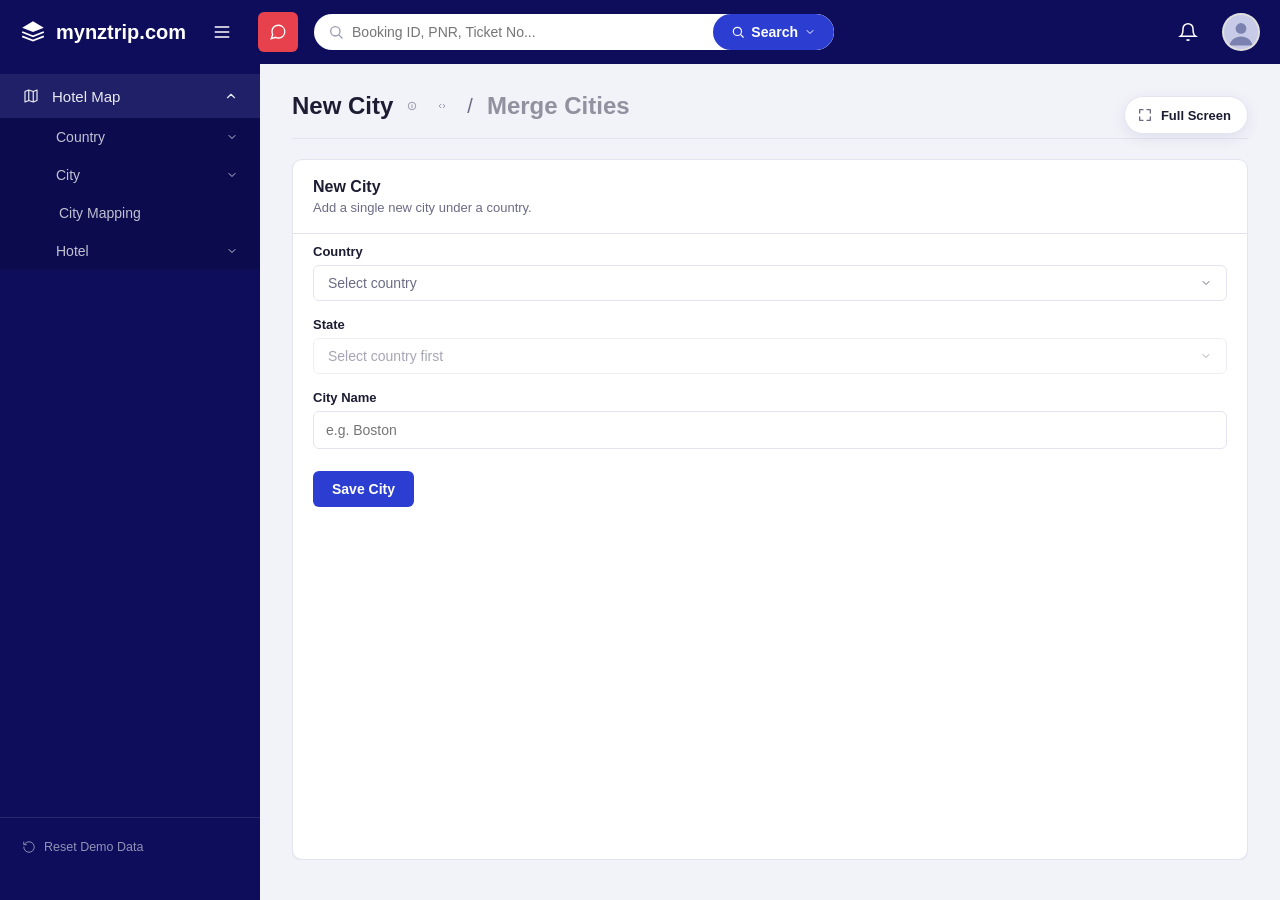
==== commit 5718af91: "Add infinite scroll to City Mapping's lists, match Save-preview modal heights, and rework City Syste" ====
--- a/add-city.html
+++ b/add-city.html
@@ -153,7 +153,7 @@
         <ul>
           <li>Only cities from the original master list can be merged — a city already created via <strong>New City</strong> or <strong>Merge Cities</strong> can't be merged again.</li>
           <li>Pick a <strong>Country</strong> first — the candidate list loads once it's chosen, and the merged city belongs to that country permanently.</li>
-          <li>Check at least 2 cities, give the result a <strong>Name</strong> (and optional <strong>State</strong>), then <strong>Save</strong> — you'll see a review of what's changing before anything is written.</li>
+          <li>Check at least 2 cities, give the result a <strong>Name</strong> (and optional <strong>State</strong>), then <strong>Save</strong> — you'll see a review of what's changing before anything is written. Each candidate row's left edge is green for an Active city, red for Inactive.</li>
           <li>Opening this page again for an existing merged city (via its row's Edit action on the System City List) lets you add or remove member cities the same way — Country is fixed once a merge exists.</li>
           <li>If you remove cities until fewer than 2 remain, the merged city automatically becomes <strong>Inactive</strong>. Add cities back to 2 or more and Save again, and you'll be asked whether to reactivate it.</li>
         </ul>
@@ -165,6 +165,7 @@
         <ul>
           <li><strong>Country gating</strong> — in create mode, Country is a live required select: nothing else in this section is usable until it's chosen, since the merged city's own country and the candidate pool's country are the same value. In edit mode, Country is fixed context (can never be changed for an existing merged city) and the candidate pool is scoped to it automatically.</li>
           <li><strong>Candidate list pagination</strong> — loads and displays in bounded pages of 50 at a time, never the whole matching set at once; reaching the bottom of the loaded rows triggers loading the next page automatically with a brief loading indicator, appended without disturbing scroll position or re-rendering existing rows. Once every matching city is loaded, the list shows a clear "end of list" state. A checked box on an earlier page stays checked as later pages load. Search re-applies to the full matching set before the page split, and restarts at page 1, same as changing Country does.</li>
+          <li><strong>Active/Inactive</strong> — shown as a colored bar on the candidate row's left edge (green for Active, red for Inactive), same pattern as the hotel checklist on Hotel Mapping to New City, instead of the text pill used everywhere else in the project (which would shift the row's checkbox/name content).</li>
           <li><strong>Already in Merge / New Additions</strong> — Already in Merge reflects the members as of when the section was opened (empty in create mode); removing one queues a removal (shown as "Undo" so it's reversible) without leaving the list until Save runs. It's paginated the same way the candidate list is — bounded pages of 50, its own scroll box, scroll-triggered loading, "end of list" state — since an existing merge can realistically have more members than fit on screen; every re-render (a checkbox change, Undo, or a fresh Save) resets it back to page 1. New Additions only shows freshly checked cities this session and isn't paginated.</li>
           <li><strong>Save</strong> — always requires at least 2 total selected cities and a non-empty name; if fewer than 2 are selected, or nothing at all changed (name, state, and membership all unchanged) in edit mode, Save is blocked with a toast rather than silently succeeding or doing something destructive. A valid Save always shows a review step first — Already in Merge / New Additions / Removed — before writing anything.</li>
           <li><strong>Dropping below 2 members</strong> — in edit mode, Save works even down to 0 or 1 remaining members (create still requires >=2 to begin with). The review step (Save's preview) is always 3 vertically-stacked sections — Already in Merge / New Additions / Removed — plus a conditional 4th "Status Change" section whenever this particular save has an Active/Inactive consequence, so the whole decision happens in that one review-and-confirm step, never a second popup afterward. If the save would leave fewer than 2 members on a currently-Active record, that 4th section is a plain warning (deactivation isn't optional once under 2 members) — confirming the whole review sets the record Inactive and logs a "Status Change" entry sharing that save's groupId. If the save would bring a currently-Inactive record back up to 2+ members, that section instead shows an unchecked "Reactivate this merged city" checkbox — leaving it unchecked and confirming applies every other part of the save (composition, name, state) while leaving the record Inactive; checking it also flips it back to Active, logged in that same save's grouped history card. This appears any time an edit-mode save results in >=2 members on an Inactive record, regardless of why it was Inactive (composition-driven or manually toggled from the City List) — an unchecked-by-default checkbox is what lets the user correctly decline in the manual case.</li>
--- a/css/styles.css
+++ b/css/styles.css
@@ -1105,6 +1105,62 @@
   word-break: break-word;
 }
 
+/* City List's Summary popup — every multi-row list in it (New City's
+   Mapped Hotels, a merged city's component cities, each supplier's Mapped
+   Cities). Previously a single comma/br-joined line per card, hard to tell
+   where one entry ended and the next began with more than a couple of
+   rows. A real bordered table with a numbered "#" column makes each row
+   unambiguous — shared/generic, not tied to any one entity type. */
+.summary-list-table {
+  width: 100%;
+  border-collapse: collapse;
+  margin-top: 10px;
+}
+
+.summary-list-table th {
+  text-align: left;
+  font-size: 11px;
+  font-weight: 700;
+  text-transform: uppercase;
+  letter-spacing: 0.4px;
+  color: var(--text-muted);
+  padding: 6px 8px;
+  border-bottom: 1px solid var(--border-color);
+}
+
+.summary-list-table td {
+  padding: 8px;
+  border-bottom: 1px solid var(--border-color);
+  vertical-align: top;
+  font-size: 13px;
+  word-break: break-word;
+}
+
+.summary-list-table tbody tr:last-child td {
+  border-bottom: none;
+}
+
+.summary-list-table tbody tr:nth-child(odd) {
+  background: var(--bg-panel);
+}
+
+.summary-list-num {
+  width: 24px;
+  color: var(--text-muted);
+  font-weight: 600;
+}
+
+.summary-list-name {
+  font-weight: 700;
+  color: var(--text-dark);
+}
+
+.summary-list-meta {
+  font-size: 12px;
+  color: var(--text-muted);
+  margin-top: 2px;
+}
+
 /* ---------- History card v2: User/Email + Date/Time, Description ---------- */
 
 /* table-layout:fixed (with an explicit width on the datetime column below)
@@ -1694,11 +1750,12 @@
 }
 
 /* Row tint for a supplier city already mapped to a different system city —
-   pairs with the small "Mapped: ..." note rendered in its meta. */
+   pairs with the small "Mapped: ..." note rendered in its meta. No
+   border-left of its own (unlike before) so the left edge stays free to
+   consistently mean Active/Inactive on every row, mapped-elsewhere or not —
+   the background tint + note already carry the mapped-elsewhere signal. */
 .merge-list-item.mapped-elsewhere {
   background: rgba(200, 121, 13, 0.08);
-  border-left: 3px solid var(--warning);
-  padding-left: 9px;
 }
 
 /* Locked checkbox: already mapped elsewhere, but nothing's pinned yet so we
@@ -1999,6 +2056,22 @@
   border-left: 3px solid var(--accent-red);
 }
 
+/* Same green/red left bar, on city-mapping.html's Map Supplier Cities
+   candidate checklist — a distinct class pair from --city-active/-inactive
+   above since these rows are supplier cities, not system cities. */
+.merge-list-item--supplier-active,
+.merge-list-item--supplier-inactive {
+  padding-left: 9px;
+}
+
+.merge-list-item--supplier-active {
+  border-left: 3px solid var(--success);
+}
+
+.merge-list-item--supplier-inactive {
+  border-left: 3px solid var(--accent-red);
+}
+
 .mapping-bottom-col {
   display: flex;
   flex-direction: column;
@@ -2029,6 +2102,30 @@
    checked this session). */
 #mergeAlreadyList,
 #mergeNewList {
+  max-height: 260px;
+  overflow-y: auto;
+}
+
+/* Same role, hotel-mapping.html's "Selected Hotels" panel: gives "Already
+   Mapped" its own bounded, independently-scrollable box — the
+   IntersectionObserver root for its scroll-triggered pagination (see
+   renderAlreadyMappedSection/observeAlreadyMappedScrollStatus) — with
+   "New Selection" matched to the same height for visual balance (plain
+   scroll, not paginated, same reasoning as #mergeNewList above). */
+#hotelAlreadyMappedList,
+#hotelNewSelectionList {
+  max-height: 260px;
+  overflow-y: auto;
+}
+
+/* Same role, city-mapping.html's "Map Supplier Cities" panel — its Already
+   Mapped list is now scroll-paginated too (see renderAlreadyMappedSection/
+   observeAlreadyMappedScrollStatus), so it needs the same bounded,
+   independently-scrollable box to serve as the IntersectionObserver root;
+   New Selection matched to the same height for visual balance (plain
+   scroll, not paginated, same reasoning as #hotelNewSelectionList above). */
+#alreadyMappedList,
+#newSelectionList {
   max-height: 260px;
   overflow-y: auto;
 }
@@ -2301,30 +2398,45 @@
   max-width: 1120px;
 }
 
-/* add-city.html's Merge Cities review popup only — not the shared
-   .popup-box-lg class, so hotel-mapping.html's/city-mapping.html's own
-   preview popups (also .popup-box-lg) are unaffected. .popup-box's own
-   max-height:90vh still caps it and .modal-body still scrolls internally,
-   a real height (not just a min-height floor) so it's consistently tall —
-   close to .popup-box's own max-height:90vh ceiling — instead of
-   shrink-wrapping to whatever the buckets' content happens to need. */
-#mergeCityPreviewModal .popup-box-lg {
+/* Scoped per-modal rather than to the shared .popup-box-lg class, so other
+   .popup-box-lg users project-wide are unaffected. .popup-box's own
+   max-height:90vh still caps each, and .modal-body still scrolls internally
+   as a fallback — a real height (not just a min-height floor) so each is
+   consistently tall — close to .popup-box's own max-height:90vh ceiling —
+   instead of shrink-wrapping to whatever its buckets' content happens to
+   need. All 3 save-preview popups in this project (add-city.html's Merge
+   Cities, city-mapping.html's Save Mapping, hotel-mapping.html's Save
+   Mapping) share this same tall-box treatment. */
+#mergeCityPreviewModal .popup-box-lg,
+#mappingPreviewModal .popup-box-lg,
+#hotelMappingPreviewModal .popup-box-lg {
   height: 85vh;
 }
 
 /* .modal-body is shared by every modal project-wide (flex:1 inside
    .popup-box already, but not itself a flex container) — scoped here so
-   only this modal's body becomes a flex column, letting its child
-   #mergePreviewSections actually stretch to fill the taller box above
-   instead of sitting at its own natural (short) content height. */
-#mergeCityPreviewModal .modal-body {
+   only these 3 modals' bodies become flex columns, letting their child
+   sections container (#mergePreviewSections / #previewSections) actually
+   stretch to fill the taller box above instead of sitting at its own
+   natural (short) content height. */
+#mergeCityPreviewModal .modal-body,
+#mappingPreviewModal .modal-body,
+#hotelMappingPreviewModal .modal-body {
   display: flex;
   flex-direction: column;
 }
 
+/* Shared by city-mapping.html's and hotel-mapping.html's own save-preview
+   popups (#mappingPreviewModal / #hotelMappingPreviewModal) — the only 2
+   files that use this id. Mirrors add-city.html's Merge Cities
+   .preview-buckets-row treatment below: each bucket stretches to fill the
+   tall box and scrolls on its own instead of stopping at .merge-list's
+   normal 220px cap. */
 #previewSections {
   display: flex;
-  align-items: flex-start;
+  align-items: stretch;
+  flex: 1;
+  min-height: 0;
   gap: 20px;
 }
 
@@ -2348,6 +2460,32 @@
    popup's height with .preview-buckets-row underneath it. */
 #mergePreviewSections > .preview-section {
   flex: none;
+}
+
+/* #previewSections' own per-column stretch/grow — city-mapping.html's and
+   hotel-mapping.html's buckets are always plain flex-row siblings (no
+   top-level non-bucket row like #mergePreviewSections' Status Change), so
+   this applies uniformly to every direct child, same idea as
+   .preview-buckets-row > .preview-section / .preview-buckets-row .merge-list
+   / .preview-buckets-row .empty-state below. */
+#previewSections > .preview-section {
+  display: flex;
+  flex-direction: column;
+  min-height: 0;
+}
+
+#previewSections .merge-list {
+  flex: 1;
+  min-height: 120px;
+  max-height: none;
+}
+
+#previewSections .empty-state {
+  flex: 1;
+  display: flex;
+  align-items: center;
+  justify-content: center;
+  min-height: 120px;
 }
 
 /* The 3 composition buckets (Already in Merge / New Additions / Removed),
@@ -2490,7 +2628,7 @@
 }
 
 .mapping-panel-body {
-  padding: 20px;
+  padding: 10px 20px 20px;
   overflow-y: auto;
   flex: 1;
   min-height: 0;
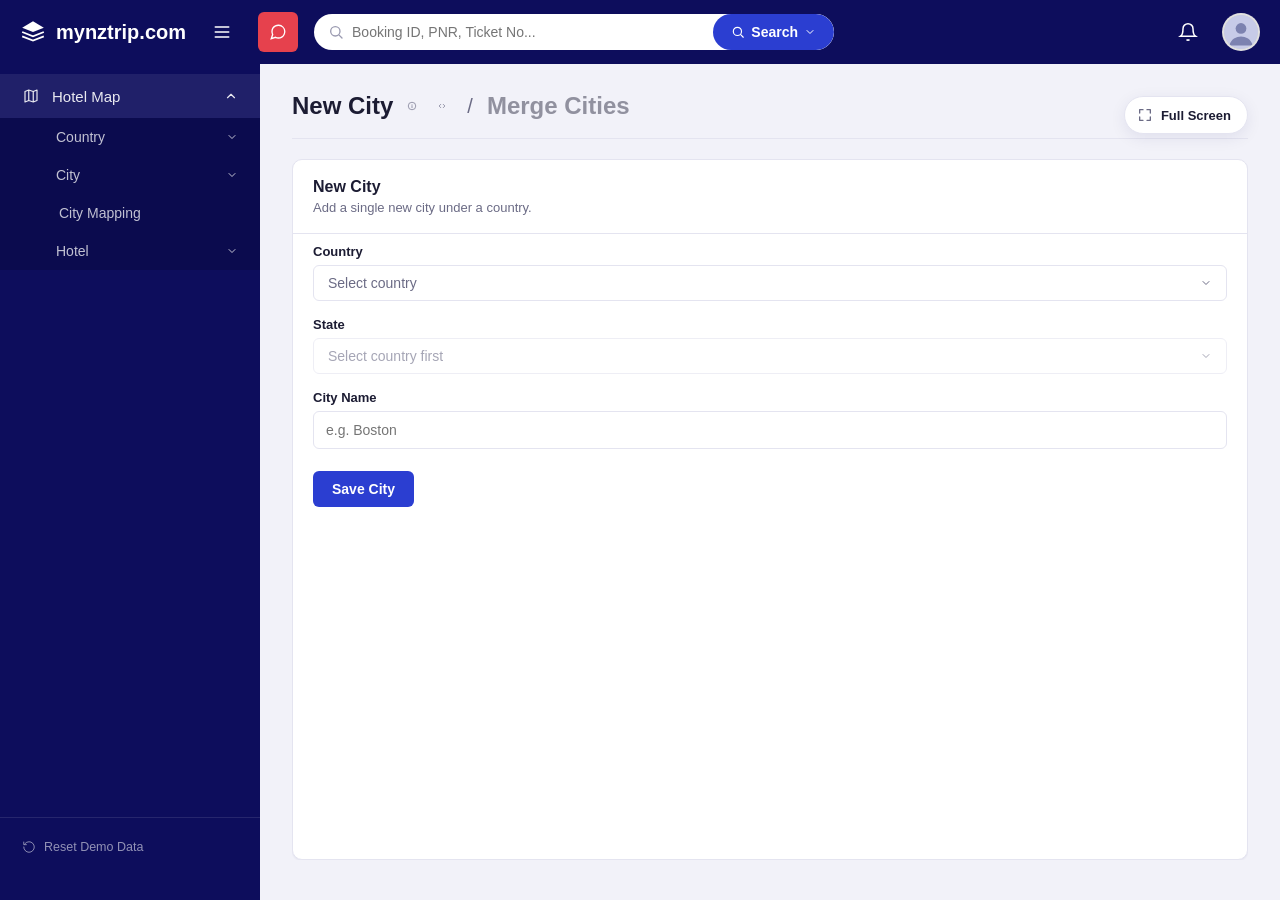
==== commit edba8a5d: "merge city update" ====
--- a/add-city.html
+++ b/add-city.html
@@ -152,23 +152,28 @@
         <p>A merged city groups two or more existing system cities into one entry. Since each of those system cities can already have several supplier cities mapped to it, a merged city ends up representing every hotel from every supplier city linked — directly or indirectly, through any of the cities it merges — to it.</p>
         <ul>
           <li>Only cities from the original master list can be merged — a city already created via <strong>New City</strong> or <strong>Merge Cities</strong> can't be merged again.</li>
-          <li>Pick a <strong>Country</strong> first — the candidate list loads once it's chosen, and the merged city belongs to that country permanently.</li>
-          <li>Check at least 2 cities, give the result a <strong>Name</strong> (and optional <strong>State</strong>), then <strong>Save</strong> — you'll see a review of what's changing before anything is written. Each candidate row's left edge is green for an Active city, red for Inactive.</li>
-          <li>Opening this page again for an existing merged city (via its row's Edit action on the System City List) lets you add or remove member cities the same way — Country is fixed once a merge exists.</li>
-          <li>If you remove cities until fewer than 2 remain, the merged city automatically becomes <strong>Inactive</strong>. Add cities back to 2 or more and Save again, and you'll be asked whether to reactivate it.</li>
+          <li>Creating a merge is a first, separate step: give it a <strong>Name</strong>, <strong>Country</strong>, and optional <strong>State</strong>, then <strong>Create Merged City</strong>. Country becomes permanent the instant it's created and can never be changed afterward — nothing about which cities it contains is decided yet at this point.</li>
+          <li>Once created, the page shows the merge as a summary card (with an <strong>Edit</strong> button for its Name/State) and two tabs below it for building it out — <strong>System City</strong> (fold in other whole system cities) and <strong>Supplier City</strong> (map a supplier's own cities straight onto it), described next.</li>
+          <li>On the <strong>System City</strong> tab, Country starts pre-selected to the merge's own country, but you can switch it to browse and add candidate cities from any other country too — this never changes the merge's own Country, just which cities you're currently browsing. Check the ones you want, then <strong>Save</strong> — you'll see a review of what's changing first. Each candidate row's left edge is green for an Active city, red for Inactive.</li>
+          <li>On the <strong>Supplier City</strong> tab, pick a Supplier first; Country auto-selects only if that supplier maps one of its own countries to this merge's own country — otherwise pick one yourself. Map the supplier's cities straight onto this merge (the same relationship City Mapping creates, but usable here since a merged city can never be pinned on that screen), then <strong>Save</strong>.</li>
+          <li>Opening this page again for an existing merged city (via its row's Edit action on the System City List) lands straight on the summary card + tabs, exactly like a freshly-created one.</li>
+          <li>A merge with fewer than 2 member cities is automatically <strong>Inactive</strong> — including right after creation, since it starts with none. Add cities on the System City tab until it has 2 or more and Save again, and you'll be asked whether to reactivate it.</li>
+          <li>The two tabs' pending changes are saved independently, one at a time; switching tabs while you have unsaved picks warns you first so nothing is silently lost.</li>
         </ul>
-        <p><strong>Example:</strong> You merge "New York" and "Brooklyn" into "Greater New York". When a user selects "Greater New York" while searching for hotels (matched by hotel id), the hotel ids returned are every supplier city mapped to New York or Brooklyn.</p>
+        <p><strong>Example:</strong> You merge "New York" and "Brooklyn" into "Greater New York". When a user selects "Greater New York" while searching for hotels (matched by hotel id), the hotel ids returned are every supplier city mapped to New York or Brooklyn — whether mapped from the regular City Mapping screen, or straight from here via the Supplier City tab.</p>
       </template>
 
       <template id="mergeCityDevNotes">
-        <p>This section creates a merged city or edits an existing one's composition — the same flow either way, since pinning/creating a merged city and adjusting its members is one continuous process, not two separate modes. Only cities from the original prepopulated master list (no <code>cityType</code>) are eligible members — a city already created via New City or Merge Cities can't itself be folded into another merge.</p>
+        <p>This section is two distinct phases, not one continuous flow: creating a merged city (Name/Country/State only, no mapping UI) and, once it exists, adjusting its composition/mappings (the same for a brand-new merge just redirected into its own edit URL and a pre-existing one opened from the System City List). Only cities from the original prepopulated master list (no <code>cityType</code>) are eligible members — a city already created via New City or Merge Cities can't itself be folded into another merge.</p>
         <ul>
-          <li><strong>Country gating</strong> — in create mode, Country is a live required select: nothing else in this section is usable until it's chosen, since the merged city's own country and the candidate pool's country are the same value. In edit mode, Country is fixed context (can never be changed for an existing merged city) and the candidate pool is scoped to it automatically.</li>
+          <li><strong>Create phase</strong> — <code>#mergeCreateCard</code>, shown only when no <code>cityId</code> is in the URL. Country is a live required select here; State cascades from it. On Create, this pushes the shell <code>SYSTEM_CITIES</code> record (<code>cityType: "merged"</code>, <code>mergedFrom: []</code>, <code>active: false</code> — it always starts with 0 members) and redirects to <code>?cityId=</code>&lt;new id&gt;. Country is never editable again after this point, anywhere on the page.</li>
+          <li><strong>Map phase</strong> — everything else described below (summary card, Edit modal, both tabs) only renders once <code>mergedCity</code> resolves from the URL's <code>cityId</code>. The summary card (<code>#mergeSummaryCard</code>, same <code>.pinned-city-card</code> component <code>city-mapping.html</code>/<code>hotel-mapping.html</code> use for their own pinned entity) shows Name/State/Country plus the member/mapped/Active pills read-only; its <strong>Edit</strong> button opens <code>#mergeEditModal</code> for Name/State only (Country shown there as disabled context) and logs one "Edit" history entry — it never touches <code>mergedFrom</code> or any supplier mapping.</li>
+          <li><strong>Each tab's own Country filter</strong> (<code>#mergeCountrySelect</code> / <code>#mergeSupplierCountrySelect</code>) is always a live select, never fixed/disabled text, and never writes back to the merge's own <code>country</code> field — it only scopes that tab's candidate pool. System City's defaults to <code>getMergedCitySystemCountryName()</code> (the merge's own country) but is freely changeable, and picking a different one doesn't reset already-checked candidates, since composition can now legitimately span multiple countries. Supplier City's only auto-selects via <code>findSupplierCountryBySystemCountry(supplier, getMergedCitySystemCountryName())</code> (<code>js/data.js</code>) when that supplier actually has a country row mapped to this merge's system country; otherwise it starts blank exactly like before.</li>
           <li><strong>Candidate list pagination</strong> — loads and displays in bounded pages of 50 at a time, never the whole matching set at once; reaching the bottom of the loaded rows triggers loading the next page automatically with a brief loading indicator, appended without disturbing scroll position or re-rendering existing rows. Once every matching city is loaded, the list shows a clear "end of list" state. A checked box on an earlier page stays checked as later pages load. Search re-applies to the full matching set before the page split, and restarts at page 1, same as changing Country does.</li>
           <li><strong>Active/Inactive</strong> — shown as a colored bar on the candidate row's left edge (green for Active, red for Inactive), same pattern as the hotel checklist on Hotel Mapping to New City, instead of the text pill used everywhere else in the project (which would shift the row's checkbox/name content).</li>
           <li><strong>Already in Merge / New Additions</strong> — Already in Merge reflects the members as of when the section was opened (empty in create mode); removing one queues a removal (shown as "Undo" so it's reversible) without leaving the list until Save runs. It's paginated the same way the candidate list is — bounded pages of 50, its own scroll box, scroll-triggered loading, "end of list" state — since an existing merge can realistically have more members than fit on screen; every re-render (a checkbox change, Undo, or a fresh Save) resets it back to page 1. New Additions only shows freshly checked cities this session and isn't paginated.</li>
-          <li><strong>Save</strong> — always requires at least 2 total selected cities and a non-empty name; if fewer than 2 are selected, or nothing at all changed (name, state, and membership all unchanged) in edit mode, Save is blocked with a toast rather than silently succeeding or doing something destructive. A valid Save always shows a review step first — Already in Merge / New Additions / Removed — before writing anything.</li>
-          <li><strong>Dropping below 2 members</strong> — in edit mode, Save works even down to 0 or 1 remaining members (create still requires >=2 to begin with). The review step (Save's preview) is always 3 vertically-stacked sections — Already in Merge / New Additions / Removed — plus a conditional 4th "Status Change" section whenever this particular save has an Active/Inactive consequence, so the whole decision happens in that one review-and-confirm step, never a second popup afterward. If the save would leave fewer than 2 members on a currently-Active record, that 4th section is a plain warning (deactivation isn't optional once under 2 members) — confirming the whole review sets the record Inactive and logs a "Status Change" entry sharing that save's groupId. If the save would bring a currently-Inactive record back up to 2+ members, that section instead shows an unchecked "Reactivate this merged city" checkbox — leaving it unchecked and confirming applies every other part of the save (composition, name, state) while leaving the record Inactive; checking it also flips it back to Active, logged in that same save's grouped history card. This appears any time an edit-mode save results in >=2 members on an Inactive record, regardless of why it was Inactive (composition-driven or manually toggled from the City List) — an unchecked-by-default checkbox is what lets the user correctly decline in the manual case.</li>
+          <li><strong>Save (System City tab)</strong> — a pure membership action now: blocked with a toast only if nothing changed (no candidates checked/unchecked since the baseline). It never touches Name/State/Country — those only ever change via the Create step or the Edit modal. A valid Save always shows a review step first — Already in Merge / New Additions / Removed — before writing anything.</li>
+          <li><strong>Dropping below 2 members</strong> — Save works down to 0 or 1 remaining members just as freely as it works up (every new merge starts at exactly 0). The review step (Save's preview) is always 3 vertically-stacked sections — Already in Merge / New Additions / Removed — plus a conditional 4th "Status Change" section whenever this particular save has an Active/Inactive consequence, so the whole decision happens in that one review-and-confirm step, never a second popup afterward. If the save would leave fewer than 2 members on a currently-Active record, that 4th section is a plain warning (deactivation isn't optional once under 2 members) — confirming the whole review sets the record Inactive and logs a "Status Change" entry sharing that save's groupId. If the save would bring a currently-Inactive record back up to 2+ members, that section instead shows an unchecked "Reactivate this merged city" checkbox — leaving it unchecked and confirming applies every other part of the save (composition, name, state) while leaving the record Inactive; checking it also flips it back to Active, logged in that same save's grouped history card. This appears any time an edit-mode save results in >=2 members on an Inactive record, regardless of why it was Inactive (composition-driven or manually toggled from the City List) — an unchecked-by-default checkbox is what lets the user correctly decline in the manual case.</li>
           <li><strong>History</strong> — every entry has an operation name, a description in that operation's fixed pattern, and who + when, newest first.
             <p><strong>On a component city's own record:</strong></p>
             <ul>
@@ -177,13 +182,25 @@
             </ul>
             <p><strong>On the merged city's own record:</strong></p>
             <ul>
-              <li><strong>Create/Edit</strong> — its own identity changed (name/state).</li>
+              <li><strong>Create</strong> — the merge itself was created (Create phase). <strong>Edit</strong> — its Name/State changed via the Edit modal.</li>
               <li><strong>Merged/Unmerged</strong> — a component city was added/removed. Description on both: the plain component-city label, <em>{name}, {state}, {country code} (ID: {identifier})</em> — the pill already conveys direction.</li>
+              <li><strong>Map</strong> — a supplier city became linked to this merged city for the first time, via the Supplier City tab described below. Description: <em>{Supplier} — {city name} — ID: {supplier city's identifier}</em></li>
+              <li><strong>Remap</strong> — a supplier city already linked elsewhere moved to or from this merged city. Description: <em>{Supplier} — {city name} — ID: {supplier city's identifier}|{old system city label} -&gt; {new system city label}</em></li>
+              <li><strong>Unmap</strong> — a supplier city linked to this merged city got unlinked entirely. Description: <em>{Supplier} — {city name} — ID: {supplier city's identifier}</em></li>
             </ul>
-            <p>When one Save changes several members and/or renames the merged city in the same action, every resulting entry on the merged city's own record shares one batch identifier so its history displays them together as a single grouped card.</p>
+            <p><strong>On a supplier city's own record</strong> (only relevant once it's been linked through the Supplier City tab below):</p>
+            <ul>
+              <li><strong>Map</strong> — this city became linked to a system or merged city for the first time. Description: <em>{city name}, {state}, {country code} (ID: {identifier})</em></li>
+              <li><strong>Remap</strong> — an existing link changed to a different city. Description: <em>{old city label} -&gt; {new city label}</em></li>
+              <li><strong>Unmap</strong> — an existing link was removed. Description: <em>{old city label} -&gt; Not mapped</em></li>
+            </ul>
+            <p>When one Save changes several members and/or renames the merged city in the same action, every resulting entry on the merged city's own record shares one batch identifier so its history displays them together as a single grouped card — the same grouping applies to a batch of supplier-city links saved together through the Supplier City tab.</p>
           </li>
+          <li><strong>Supplier City tab</strong> — chosen with a toggle at the very top of this section (below the summary card), defaulting to Supplier City. System City is everything described above: building this merge out of other whole cities. Supplier City instead lets a supplier be picked and that supplier's own cities linked straight onto this merged city — the same kind of link the City Mapping screen creates, just made available here too, since a merged city can never be picked as a target on that other screen. Its own gate is separate from the System City side's: pick a Supplier first, then a Country (only countries that supplier actually has cities in are offered, auto-selected per the mapping rule described above when one applies), then optionally a State to narrow further. A city already linked elsewhere stays selectable and shows what it's currently linked to instead of being blocked — a real reassignment is only decided once, together with every other pending change, in the review step before Save runs. Save here is also a pure mapping action — it never touches Name/State/Country.</li>
+          <li><strong>One tab saved at a time</strong> — building composition and linking supplier cities are two separate sets of pending changes, each with its own Save action; one Save never applies both together. Leaving a tab that still has unsaved picks shows a warning first, listing what would be discarded, in the same reviewable style as the Save confirmation screens — confirming clears those picks before switching, and a tab with nothing pending switches immediately with no warning.</li>
+          <li><strong>Counts</strong> — the member-count pill keeps counting only whole cities folded into this merge; a second pill next to it always shows how many supplier cities are currently linked to this merge across every supplier, regardless of which tab is open, and updates after every save on either tab. Each tab's own pending-changes summary is scoped to that tab only.</li>
         </ul>
-        <p><strong>Everywhere:</strong> save immediately with clear success/error feedback, and never let a checkbox or field change silently fail to be reflected in the Already-in-Merge/New-Additions lists and the member count.</p>
+        <p><strong>Everywhere:</strong> save immediately with clear success/error feedback, and never let a checkbox or field change silently fail to be reflected in the Already-in-Merge/New-Additions (or Already Mapped/New Selection) lists and the member/mapped counts.</p>
       </template>
 
       <div class="mapping-nav-fabs">
@@ -240,48 +257,127 @@
         <!-- Merge Cities section -->
         <section class="mapping-panel mapping-bottom-panel" id="mergeCitySection">
           <div class="mapping-panel-body" id="mergeCityBody">
-            <!-- Full-width fields card, above the 2-column grid below it —
-                 Country/State on one row, Name + status/history on the next,
-                 so these fields get the section's whole width instead of
-                 being confined to the left column alongside the checklist. -->
-            <div class="pinned-city-card" id="mergeEntityCard" style="margin-top:0;">
+            <!-- Phase 1 (no merge record yet): just Name/Country/State, no
+                 mapping UI at all — Country becomes this record's permanent
+                 country the moment it's created here and is never editable
+                 again anywhere, so it must never be tangled up with either
+                 mapping tab's own (independent) Country filter below. -->
+            <div class="pinned-city-card" id="mergeCreateCard" style="margin-top:0; display:none;">
               <div class="mapping-merge-fields-row-1">
-                <div class="form-group" id="mergeCountryGroup" style="margin-bottom:0;">
-                  <label for="mergeCountrySelect">Country</label>
-                  <select id="mergeCountrySelect" class="filter-select" style="width:100%; min-width:0;">
+                <div class="form-group" style="margin-bottom:0;">
+                  <label for="mergeCreateCountrySelect">Country</label>
+                  <select id="mergeCreateCountrySelect" class="filter-select" style="width:100%; min-width:0;">
                     <option value="">Select country</option>
                   </select>
                 </div>
-                <div class="form-group" id="mergeCountryFixedGroup" style="margin-bottom:0; display:none;">
-                  <label for="mergeCountryFixed">Country</label>
-                  <input type="text" id="mergeCountryFixed" disabled />
-                </div>
                 <div class="form-group" style="margin-bottom:0;">
-                  <label for="mergeStateSelect">State</label>
-                  <select id="mergeStateSelect" class="filter-select" style="width:100%; min-width:0;" disabled>
+                  <label for="mergeCreateStateSelect">State</label>
+                  <select id="mergeCreateStateSelect" class="filter-select" style="width:100%; min-width:0;" disabled>
                     <option value="">Select country first</option>
                   </select>
                 </div>
               </div>
               <div class="mapping-merge-fields-row-2">
                 <div class="form-group" style="margin-bottom:0; flex:1;">
-                  <label for="mergeNameInput">Merged City Name</label>
-                  <input type="text" id="mergeNameInput" placeholder="Resulting city name" />
+                  <label for="mergeCreateNameInput">Merged City Name</label>
+                  <input type="text" id="mergeCreateNameInput" placeholder="Resulting city name" />
                 </div>
                 <div class="pinned-city-actions" style="margin-top:0;">
-                  <span class="pill neutral" id="mergeMemberCount">0 cities</span>
-                  <span class="pill success" id="mergeActiveStatusPill">Active</span>
-                  <button class="action-btn" id="mergeHistoryBtn" disabled aria-label="History available after this merged city is saved">
-                    <svg width="15" height="15" viewBox="0 0 24 24" fill="none"><path d="M3 12a9 9 0 109-9 9 9 0 00-7 3.3" stroke="currentColor" stroke-width="1.6" stroke-linecap="round"/><path d="M3 3.5V8h4.5" stroke="currentColor" stroke-width="1.6" stroke-linecap="round" stroke-linejoin="round"/><path d="M12 7.5V12l3.2 2" stroke="currentColor" stroke-width="1.6" stroke-linecap="round" stroke-linejoin="round"/></svg>
-                  </button>
+                  <button class="btn btn-primary" id="mergeCreateBtn">Create Merged City</button>
                 </div>
               </div>
             </div>
 
-            <div class="mapping-layout mapping-layout-bottom" style="margin-top:16px;">
-              <!-- Left: Already in Merge / New Additions -->
+            <!-- Phase 2 (merge record exists): read-only summary — same
+                 pinned-entity pattern as city-mapping.html/hotel-mapping.html's
+                 own pinned-city-card, but kept as compact as possible: name
+                 stacked over state/country, the two mapping-count pills
+                 stacked over each other, Active/Inactive shown as a colored
+                 left edge (same green/red bar as the candidate rows below)
+                 instead of a third pill, Edit reduced to an icon, and the
+                 Supplier City / System City mode toggle moved onto the
+                 card's own right edge, stacked vertically (see
+                 requestMergeModeSwitch() — switching modes with unsaved
+                 changes staged warns first). Edit only reaches Name/State
+                 (#mergeEditModal); Country is permanent and shown there
+                 only as plain text. -->
+            <div class="pinned-city-card merge-summary-card" id="mergeSummaryCard" style="margin-top:0; display:none;">
+              <div class="merge-summary-info">
+                <div class="pinned-city-name" id="mergeSummaryName"></div>
+                <div class="pinned-city-meta" id="mergeSummaryMeta"></div>
+              </div>
+              <div class="merge-summary-counts">
+                <span class="pill neutral" id="mergeMemberCount">0 system cities</span>
+                <span class="pill info" id="mergeMappedSupplierCount">0 supplier cities</span>
+              </div>
+              <div class="row-actions">
+                <button class="action-btn" id="mergeHistoryBtn" aria-label="View history for this merged city">
+                  <svg width="15" height="15" viewBox="0 0 24 24" fill="none"><path d="M3 12a9 9 0 109-9 9 9 0 00-7 3.3" stroke="currentColor" stroke-width="1.6" stroke-linecap="round"/><path d="M3 3.5V8h4.5" stroke="currentColor" stroke-width="1.6" stroke-linecap="round" stroke-linejoin="round"/><path d="M12 7.5V12l3.2 2" stroke="currentColor" stroke-width="1.6" stroke-linecap="round" stroke-linejoin="round"/></svg>
+                </button>
+                <button class="action-btn" id="mergeEditBtn" aria-label="Edit merged city name/state">
+                  <svg width="15" height="15" viewBox="0 0 24 24" fill="none"><path d="M16.5 3.5a2.1 2.1 0 013 3L7 19l-4 1 1-4L16.5 3.5z" stroke="currentColor" stroke-width="1.6" stroke-linejoin="round"/></svg>
+                </button>
+              </div>
+              <div class="merge-mode-toggle" id="mergeModeToggle" style="display:none; flex-direction:column; gap:6px;">
+                <button type="button" class="btn btn-primary" id="mergeModeSupplierBtn" data-merge-mode="supplier">Supplier City</button>
+                <button type="button" class="btn btn-secondary" id="mergeModeSystemBtn" data-merge-mode="system">System City</button>
+              </div>
+            </div>
+
+            <!-- Phase 2 only: each mapping tab's own Country filter, always
+                 live (never fixed/disabled text) — System City's defaults to
+                 the merge's own country but is freely changeable (candidates
+                 can be browsed/added from a different country too); Supplier
+                 City's only auto-selects when that supplier actually maps a
+                 country to this merge's own system country, otherwise starts
+                 blank, same as before. Neither ever writes back to the
+                 merge's own permanent Country above. -->
+            <div class="pinned-city-card" id="mergeEntityCard" style="margin-top:0; display:none;">
+              <!-- System City mode: Country/State. No <label>s — the
+                   select's own placeholder option ("Select country" etc.)
+                   already identifies each field, and dropping the label
+                   row saves vertical space. -->
+              <div class="mapping-merge-fields-row-1" id="mergeSystemFieldsRow" style="display:none;">
+                <div class="form-group" style="margin-bottom:0;">
+                  <select id="mergeCountrySelect" class="filter-select" style="width:100%; min-width:0;">
+                    <option value="">Select country</option>
+                  </select>
+                </div>
+                <div class="form-group" style="margin-bottom:0;">
+                  <select id="mergeStateSelect" class="filter-select" style="width:100%; min-width:0;" disabled>
+                    <option value="">Select country first</option>
+                  </select>
+                </div>
+              </div>
+
+              <!-- Supplier City mode: Supplier -> Country -> State (optional),
+                   a fully independent cascade over that supplier's own
+                   countries — never inherited from/locked to the merge's own
+                   Country above. No <label>s, same reasoning as above. -->
+              <div class="mapping-merge-fields-row-1" id="mergeSupplierFieldsRow" style="grid-template-columns: repeat(3, minmax(0, 1fr));">
+                <div class="form-group" style="margin-bottom:0;">
+                  <select id="mergeSupplierSelect" class="filter-select" style="width:100%; min-width:0;">
+                    <option value="">Select Supplier</option>
+                  </select>
+                </div>
+                <div class="form-group" style="margin-bottom:0;">
+                  <select id="mergeSupplierCountrySelect" class="filter-select" style="width:100%; min-width:0;" disabled>
+                    <option value="">Select supplier first</option>
+                  </select>
+                </div>
+                <div class="form-group" style="margin-bottom:0;">
+                  <select id="mergeSupplierStateSelect" class="filter-select" style="width:100%; min-width:0;" disabled>
+                    <option value="">Select supplier first</option>
+                  </select>
+                </div>
+              </div>
+            </div>
+
+            <div class="mapping-layout mapping-layout-bottom" id="mergeTabsLayout" style="display:none;">
+              <!-- Left column: mode-scoped composition/mapping lists -->
               <div class="mapping-bottom-col">
-                <div class="form-group mapping-list-group">
+                <!-- System City mode -->
+                <div class="form-group mapping-list-group" id="mergeSystemListGroup" style="display:none;">
                   <label>Cities in This Merge</label>
                   <div class="merge-list">
                     <details class="mapping-collapsible-inline" open>
@@ -300,11 +396,33 @@
                     </details>
                   </div>
                 </div>
+
+                <!-- Supplier City mode -->
+                <div class="form-group mapping-list-group" id="mergeSupplierListGroup">
+                  <label>Supplier Cities Mapped to This Merge</label>
+                  <div class="merge-list">
+                    <details class="mapping-collapsible-inline" open>
+                      <summary class="mapping-collapsible-header mapping-collapsible-header--warning">
+                        <span>Already Mapped (<span id="mergeSupplierAlreadyCount">0</span>)</span>
+                        <svg class="chevron" width="14" height="14" viewBox="0 0 24 24" fill="none"><path d="M6 9l6 6 6-6" stroke="currentColor" stroke-width="2" stroke-linecap="round" stroke-linejoin="round"/></svg>
+                      </summary>
+                      <div id="mergeSupplierAlreadyList"></div>
+                    </details>
+                    <details class="mapping-collapsible-inline" open>
+                      <summary class="mapping-collapsible-header mapping-collapsible-header--info">
+                        <span>New Selection (<span id="mergeSupplierNewCount">0</span>)</span>
+                        <svg class="chevron" width="14" height="14" viewBox="0 0 24 24" fill="none"><path d="M6 9l6 6 6-6" stroke="currentColor" stroke-width="2" stroke-linecap="round" stroke-linejoin="round"/></svg>
+                      </summary>
+                      <div id="mergeSupplierNewList"></div>
+                    </details>
+                  </div>
+                </div>
               </div>
 
-              <!-- Right: candidate search + checklist -->
+              <!-- Right column: mode-scoped candidate search + checklist -->
               <div class="mapping-bottom-col">
-                <div class="form-group mapping-list-group">
+                <!-- System City mode -->
+                <div class="form-group mapping-list-group" id="mergeSystemPickerGroup" style="display:none;">
                   <div class="mapping-search-actions-row" style="margin-bottom:6px;">
                     <div style="display:flex; align-items:center; gap:10px;">
                       <label style="margin-bottom:0;">Candidate Cities</label>
@@ -317,9 +435,32 @@
                       <svg width="16" height="16" viewBox="0 0 24 24" fill="none"><circle cx="11" cy="11" r="7" stroke="currentColor" stroke-width="2"/><path d="M21 21l-4.35-4.35" stroke="currentColor" stroke-width="2" stroke-linecap="round"/></svg>
                       <input type="text" id="mergeCandidateSearch" placeholder="Search cities..." disabled />
                     </div>
-                    <button class="btn btn-primary" id="saveMergeCityBtn">Save Merged City</button>
+                    <button class="btn btn-primary" id="saveMergeCityBtn">Save</button>
                   </div>
                   <div class="merge-list" id="mergeCandidateList"></div>
+                </div>
+
+                <!-- Supplier City mode: Supplier/Country/State now live in
+                     the fields card above (#mergeSupplierFieldsRow) — this
+                     panel is the resulting checklist, structured exactly
+                     like the System City picker above it (same row/element
+                     shape, just Supplier-flavored ids and copy). -->
+                <div class="form-group mapping-list-group" id="mergeSupplierPickerGroup">
+                  <div class="mapping-search-actions-row" style="margin-bottom:6px;">
+                    <div style="display:flex; align-items:center; gap:10px;">
+                      <label style="margin-bottom:0;">Supplier Cities</label>
+                      <span class="hint" id="mergeSupplierMappedStat" style="margin-top:0;">Mapped: 0/0</span>
+                    </div>
+                    <span class="mapping-save-summary" id="mergeSupplierSelectionSummary">No pending changes</span>
+                  </div>
+                  <div class="mapping-search-actions-row">
+                    <div class="toolbar-search mapping-search-half">
+                      <svg width="16" height="16" viewBox="0 0 24 24" fill="none"><circle cx="11" cy="11" r="7" stroke="currentColor" stroke-width="2"/><path d="M21 21l-4.35-4.35" stroke="currentColor" stroke-width="2" stroke-linecap="round"/></svg>
+                      <input type="text" id="mergeSupplierCitySearch" placeholder="Search by city name..." disabled />
+                    </div>
+                    <button class="btn btn-primary" id="saveSupplierMapBtn">Save</button>
+                  </div>
+                  <div class="merge-list" id="mergeSupplierCandidateList"></div>
                 </div>
               </div>
             </div>
@@ -372,6 +513,95 @@
   </div>
 </div>
 
+<!-- Supplier Mapping Save preview: 3 vertically-stacked sections (Previously
+     Saved / New Map / Unmap) — no Remap bucket, same reasoning as
+     #mergeCityPreviewModal above: a merge has no remap concept of its own,
+     so a supplier city already mapped elsewhere is still just a plain Map
+     here, unlike city-mapping.html's own Save Mapping preview (which does
+     distinguish Remap, since a pinned system city is a genuine, deliberate
+     reassignment target). The underlying applyMapping() relationship is
+     identical either way — this only changes how the Save flow presents it. -->
+<div class="modal-overlay popup-overlay" id="supplierMapPreviewModal">
+  <div class="popup-box popup-box-lg">
+    <div class="modal-header">
+      <h3>Review Supplier Mapping Changes</h3>
+      <button class="modal-close" data-modal-close aria-label="Close">
+        <svg width="16" height="16" viewBox="0 0 24 24" fill="none"><path d="M6 6l12 12M18 6L6 18" stroke="currentColor" stroke-width="2" stroke-linecap="round"/></svg>
+      </button>
+    </div>
+    <div class="modal-body">
+      <div id="supplierMapPreviewSections"></div>
+    </div>
+    <div class="modal-footer">
+      <button class="btn btn-secondary" data-modal-close>Cancel</button>
+      <button class="btn btn-primary" id="supplierMapPreviewConfirmBtn">Confirm &amp; Save</button>
+    </div>
+  </div>
+</div>
+
+<!-- Discard-changes confirm dialog: intentional exception to the
+     sliding-drawer modal convention (mirrors #confirmModal's generic shell
+     on city-mapping.html/city-supplier.html etc.), sized and worded
+     specifically for its one use on this page — the Supplier City / System
+     City mode toggle's unsaved-changes warning (see requestMergeModeSwitch()
+     below). Deliberately built on the same wide-box/side-by-side-buckets
+     treatment as the Save preview modals above (it shows the same kind of
+     To Map/To Unmap breakdown), but never mistakable for one: the header,
+     the warning-toned intro banner (not a plain <p>), and the danger-styled
+     "Discard & Switch" button all say the opposite of a Save preview —
+     confirming here throws the pending changes away, it never saves them. -->
+<div class="modal-overlay popup-overlay" id="confirmModal">
+  <div class="popup-box popup-box-lg">
+    <div class="modal-header">
+      <h3>Discard Unsaved Changes?</h3>
+      <button class="modal-close" data-modal-close aria-label="Close">
+        <svg width="16" height="16" viewBox="0 0 24 24" fill="none"><path d="M6 6l12 12M18 6L6 18" stroke="currentColor" stroke-width="2" stroke-linecap="round"/></svg>
+      </button>
+    </div>
+    <div class="modal-body">
+      <div id="confirmMessage"></div>
+    </div>
+    <div class="modal-footer">
+      <button class="btn btn-secondary" data-modal-close>Cancel</button>
+      <button class="btn btn-danger" id="confirmActionBtn">Discard &amp; Switch</button>
+    </div>
+  </div>
+</div>
+
+<!-- Edit a merged city's own Name/State — Country is never editable here
+     (or anywhere) once the record exists, shown as plain disabled context
+     only. Never touches mergedFrom or any supplier mapping. -->
+<div class="modal-overlay" id="mergeEditModal">
+  <div class="modal">
+    <div class="modal-header">
+      <h3>Edit Merged City</h3>
+      <button class="modal-close" data-modal-close aria-label="Close">
+        <svg width="16" height="16" viewBox="0 0 24 24" fill="none"><path d="M6 6l12 12M18 6L6 18" stroke="currentColor" stroke-width="2" stroke-linecap="round"/></svg>
+      </button>
+    </div>
+    <div class="modal-body">
+      <div class="form-group">
+        <label for="mergeEditCountryDisplay">Country</label>
+        <input type="text" id="mergeEditCountryDisplay" disabled />
+      </div>
+      <div class="form-group">
+        <label for="mergeEditNameInput">Merged City Name</label>
+        <input type="text" id="mergeEditNameInput" placeholder="Resulting city name" />
+      </div>
+      <div class="form-group">
+        <label for="mergeEditStateSelect">State</label>
+        <select id="mergeEditStateSelect" class="filter-select" style="width:100%; min-width:0;" disabled>
+          <option value="">No state required</option>
+        </select>
+      </div>
+    </div>
+    <div class="modal-footer">
+      <button class="btn btn-secondary" data-modal-close>Cancel</button>
+      <button class="btn btn-primary" id="mergeEditSaveBtn">Save Changes</button>
+    </div>
+  </div>
+</div>
+
 <script src="js/app.js"></script>
 <script src="js/data.js"></script>
 <script>
@@ -529,6 +759,11 @@
   });
 
   // ---------- Merge Cities section ----------
+  // Two disjoint phases: Create (Name/Country/State only, no mapping UI —
+  // see mergeCreateBtn's handler below) and, once a record exists, the Map
+  // phase (summary card + Edit modal + System/Supplier tabs). A brand-new
+  // merge's Create redirects into ?cityId=, so by the time any of the Map-
+  // phase code below ever runs, mergedCity is always non-null.
 
   const params = new URLSearchParams(window.location.search);
   const isEdit = params.has("cityId");
@@ -549,15 +784,73 @@
     // files instead of served over http. Doesn't affect a real deployment
     // (one shared http origin) or the pre-seeded demo cities.
     document.getElementById("mergeCityBody").innerHTML = `<div class="empty-state">No merged city found for this link. If you just created this merge, make sure you're testing over http:// (not file://) or using Chrome/Edge — Firefox partitions local-file storage per page, so brand-new data may not carry over yet. Otherwise, go back to the System City List and use a merged city's Edit button.</div>`;
+  } else if (!isEdit) {
+    // ---------- Create phase: Name/Country/State only ----------
+    const createCard = document.getElementById("mergeCreateCard");
+    const createCountry = document.getElementById("mergeCreateCountrySelect");
+    const createState = document.getElementById("mergeCreateStateSelect");
+    const createName = document.getElementById("mergeCreateNameInput");
+    createCard.style.display = "";
+    populateCountrySelect(createCountry);
+    createCountry.addEventListener("change", () => populateStatesForCountry(createState, createCountry.value));
+
+    document.getElementById("mergeCreateBtn").addEventListener("click", () => {
+      const name = createName.value.trim();
+      const countryName = createCountry.value;
+      if (!countryName) {
+        showToast("Please select a country", "error");
+        return;
+      }
+      if (!name) {
+        showToast("Merged city name is required", "error");
+        return;
+      }
+      const meta = SYSTEM_COUNTRIES.find((c) => c.name === countryName);
+      const stateValue = createState.disabled ? null : createState.value || null;
+      const newId = SYSTEM_CITIES.length;
+      SYSTEM_CITIES.push({
+        id: newId,
+        name,
+        state: stateValue,
+        country: { name: meta.name, code: meta.code },
+        active: false,
+        history: [
+          {
+            operation: "Create",
+            name,
+            description: [`Name: ${name}`, stateValue ? `State: ${stateValue}` : null, `Country: ${meta.name} (${meta.code})`]
+              .filter(Boolean)
+              .join(", "),
+            userName: CURRENT_USER.name,
+            userEmail: CURRENT_USER.email,
+            timestamp: new Date(),
+          },
+        ],
+        cityType: "merged",
+        mergedFrom: [],
+      });
+      saveToStorage("SYSTEM_CITIES", SYSTEM_CITIES);
+      showToast("Merged city created");
+      // Brief pause so the success toast is actually visible before the page
+      // navigates away — an immediate location.href would unload the
+      // document before the toast's fade-in transition ever paints.
+      setTimeout(() => {
+        location.href = `add-city.html?cityId=${newId}`;
+      }, 600);
+    });
   } else {
+    // ---------- Map phase: the record already exists ----------
+    document.getElementById("mergeSummaryCard").style.display = "";
+    document.getElementById("mergeEntityCard").style.display = "";
+    document.getElementById("mergeModeToggle").style.display = "flex";
+    document.getElementById("mergeTabsLayout").style.display = "";
+
+    const mergeSummaryName = document.getElementById("mergeSummaryName");
+    const mergeSummaryMeta = document.getElementById("mergeSummaryMeta");
     const mergeCountrySelect = document.getElementById("mergeCountrySelect");
-    const mergeCountryFixed = document.getElementById("mergeCountryFixed");
-    const mergeCountryGroup = document.getElementById("mergeCountryGroup");
-    const mergeCountryFixedGroup = document.getElementById("mergeCountryFixedGroup");
     const mergeStateSelect = document.getElementById("mergeStateSelect");
-    const mergeNameInput = document.getElementById("mergeNameInput");
     const memberCountEl = document.getElementById("mergeMemberCount");
-    const activeStatusPill = document.getElementById("mergeActiveStatusPill");
+    const mergeSummaryCardEl = document.getElementById("mergeSummaryCard");
     const historyBtn = document.getElementById("mergeHistoryBtn");
     const alreadyCountEl = document.getElementById("mergeAlreadyCount");
     const alreadyListEl = document.getElementById("mergeAlreadyList");
@@ -568,56 +861,109 @@
     const candidateSearch = document.getElementById("mergeCandidateSearch");
     const candidateList = document.getElementById("mergeCandidateList");
     const saveBtn = document.getElementById("saveMergeCityBtn");
-
+    const mappedSupplierCountEl = document.getElementById("mergeMappedSupplierCount");
+
+    // ---------- Mode toggle elements (Supplier City / System City) ----------
+    const modeSupplierBtn = document.getElementById("mergeModeSupplierBtn");
+    const modeSystemBtn = document.getElementById("mergeModeSystemBtn");
+    const systemFieldsRow = document.getElementById("mergeSystemFieldsRow");
+    const supplierFieldsRow = document.getElementById("mergeSupplierFieldsRow");
+    const systemListGroup = document.getElementById("mergeSystemListGroup");
+    const systemPickerGroup = document.getElementById("mergeSystemPickerGroup");
+    const supplierListGroup = document.getElementById("mergeSupplierListGroup");
+    const supplierPickerGroup = document.getElementById("mergeSupplierPickerGroup");
+    const supplierSelect = document.getElementById("mergeSupplierSelect");
+    const supplierCountrySelect = document.getElementById("mergeSupplierCountrySelect");
+    const supplierStateFilter = document.getElementById("mergeSupplierStateSelect");
+    const supplierMappedStat = document.getElementById("mergeSupplierMappedStat");
+    const supplierSelectionSummaryEl = document.getElementById("mergeSupplierSelectionSummary");
+    const supplierCitySearch = document.getElementById("mergeSupplierCitySearch");
+    const supplierCandidateList = document.getElementById("mergeSupplierCandidateList");
+    const supplierAlreadyCountEl = document.getElementById("mergeSupplierAlreadyCount");
+    const supplierAlreadyListEl = document.getElementById("mergeSupplierAlreadyList");
+    const supplierNewCountEl = document.getElementById("mergeSupplierNewCount");
+    const supplierNewListEl = document.getElementById("mergeSupplierNewList");
+    const saveSupplierBtn = document.getElementById("saveSupplierMapBtn");
+
+    supplierSelect.insertAdjacentHTML(
+      "beforeend",
+      Object.keys(SUPPLIER_LABELS)
+        .map((key) => `<option value="${key}">${SUPPLIER_LABELS[key]}</option>`)
+        .join("")
+    );
+
+    // The one place the merge's own permanent country name is resolved —
+    // used for the summary card, the Edit modal, the System tab's default
+    // selection, and the Supplier tab's auto-select match.
+    function getMergedCitySystemCountryName() {
+      return getSystemCountryName(mergedCity.country.code) || mergedCity.country.name;
+    }
+
+    // Shared "N system city"/"N supplier cities" shape for the summary
+    // card's two count pills, so they always read as a matching pair.
+    function cityCountLabel(count, kind) {
+      return `${count} ${kind} ${count === 1 ? "city" : "cities"}`;
+    }
+
+    let initialMemberIds = new Set(mergedCity.mergedFrom || []);
+    let pendingCheckedSystem = new Set(initialMemberIds);
+
+    const summaryCountryName = getMergedCitySystemCountryName();
+    mergeSummaryName.textContent = mergedCity.name;
+    mergeSummaryMeta.textContent = `${[mergedCity.state, summaryCountryName].filter(Boolean).join(", ")} (${mergedCity.country.code})`;
+    memberCountEl.textContent = cityCountLabel(initialMemberIds.size, "system");
+    historyBtn.setAttribute("aria-label", "View history for this merged city");
+
+    // System City tab's own Country/State are a pure candidate-browsing
+    // filter, always live — default to the merge's own country (the common
+    // case) but freely changeable to browse/add members from elsewhere too.
+    // Never writes back to mergedCity.country.
     populateCountrySelect(mergeCountrySelect);
-
-    let initialMemberIds = new Set(isEdit ? mergedCity.mergedFrom || [] : []);
-    let pendingChecked = new Set(initialMemberIds);
-
-    if (isEdit) {
-      mergeCountryGroup.style.display = "none";
-      mergeCountryFixedGroup.style.display = "";
-      const countryName = getSystemCountryName(mergedCity.country.code) || mergedCity.country.name;
-      mergeCountryFixed.value = `${countryName} (${mergedCity.country.code})`;
-      populateStatesForCountry(mergeStateSelect, countryName);
-      mergeStateSelect.value = mergedCity.state || "";
-      mergeNameInput.value = mergedCity.name;
-      memberCountEl.textContent = `${initialMemberIds.size} cities`;
-      historyBtn.disabled = false;
-      historyBtn.setAttribute("aria-label", "View history for this merged city");
-    } else {
-      memberCountEl.textContent = "0 cities";
-      historyBtn.disabled = true;
-      historyBtn.setAttribute("aria-label", "History available after this merged city is saved");
-    }
-
-    // History and the status pill stay visible (never display:none) in both
-    // create and edit mode — hiding them shifted the row's layout between
-    // the two, since the Name field (flex:1) would reflow to fill the freed
-    // space. History is just disabled pre-save instead (nothing to show
-    // yet); the pill previews "Active", the state a fresh merge always
-    // starts in, until edit mode overwrites it with the real status below.
-    // No delete action — a merge with fewer than 2 members just goes
-    // Inactive (see the Save handler) rather than being removed, so this
-    // pill is the only place that status is surfaced within the section
-    // itself (also mirrored on the City List's own Active/Inactive column).
+    mergeCountrySelect.value = summaryCountryName;
+    populateStatesForCountry(mergeStateSelect, mergeCountrySelect.value);
+
+    // Active/Inactive previews from the real saved status as a colored left
+    // edge on the summary card itself — no delete action exists, a merge
+    // with fewer than 2 members just goes Inactive (see the Save handler)
+    // instead, so this is the only place that status is surfaced within the
+    // section itself (also mirrored on the City List's own Active/Inactive
+    // column).
     function updateActiveStatusPill() {
-      if (!isEdit) return;
-      activeStatusPill.textContent = mergedCity.active ? "Active" : "Inactive";
-      activeStatusPill.className = `pill ${mergedCity.active ? "success" : "danger"}`;
+      mergeSummaryCardEl.classList.toggle("merge-summary-card--active", mergedCity.active);
+      mergeSummaryCardEl.classList.toggle("merge-summary-card--inactive", !mergedCity.active);
     }
     updateActiveStatusPill();
 
-    function getActiveCountryName() {
-      return isEdit ? getSystemCountryName(mergedCity.country.code) || mergedCity.country.name : mergeCountrySelect.value;
-    }
+    // Cross-supplier count of supplier cities currently mapped to this
+    // merged city — mirrors pinnedCityMappedCount on city-mapping.html.
+    // Always visible regardless of which mode tab is active, since it
+    // reflects real saved state, not either mode's pending selection.
+    function currentMergedSupplierMappings() {
+      if (!mergedCity) return [];
+      const rows = [];
+      Object.keys(supplierCities).forEach((key) => {
+        supplierCities[key].forEach((row) => {
+          if (row.systemCityId === mergedCity.id) rows.push({ supplierKey: key, row });
+        });
+      });
+      return rows;
+    }
+    function updateMappedSupplierCount() {
+      // Same "count + plain noun" shape as memberCountEl's "N cities" pill
+      // right next to it, instead of "N supplier mapped" (a mismatched
+      // count + verb phrase).
+      mappedSupplierCountEl.textContent = cityCountLabel(currentMergedSupplierMappings().length, "supplier");
+    }
+    updateMappedSupplierCount();
 
     // A city that was itself created via Add City (single or merged) can't
     // be folded into another merge — only cities from the original master
-    // list are eligible merge candidates.
-    function getMergeCandidates(countryName, query) {
+    // list are eligible merge candidates. stateFilter/query scope this tab's
+    // own browsing filters, independent of the merge's own permanent State.
+    function getMergeCandidates(countryName, stateFilter, query) {
       const meta = SYSTEM_COUNTRIES.find((c) => c.name === countryName);
       let candidates = meta ? SYSTEM_CITIES.filter((c) => c.country.code === meta.code && !c.cityType) : [];
+      if (stateFilter) candidates = candidates.filter((c) => c.state === stateFilter);
       const q = query.trim().toLowerCase();
       if (q) candidates = candidates.filter((c) => c.name.toLowerCase().includes(q));
       return candidates;
@@ -645,7 +991,7 @@
     function candidateRowHtml(c) {
       return `
       <label class="merge-list-item ${c.active ? "merge-list-item--city-active" : "merge-list-item--city-inactive"}" title="${c.active ? "Active" : "Inactive"}">
-        <input type="checkbox" data-city-id="${c.id}" ${pendingChecked.has(c.id) ? "checked" : ""} />
+        <input type="checkbox" data-city-id="${c.id}" ${pendingCheckedSystem.has(c.id) ? "checked" : ""} />
         <span class="meta">
           <span class="merge-list-name" title="${c.name}">${c.name}</span>
           <span class="sub">${cityMetaSub(c)}</span>
@@ -658,8 +1004,8 @@
       checkbox.dataset.wired = "1";
       checkbox.addEventListener("change", () => {
         const id = Number(checkbox.dataset.cityId);
-        if (checkbox.checked) pendingChecked.add(id);
-        else pendingChecked.delete(id);
+        if (checkbox.checked) pendingCheckedSystem.add(id);
+        else pendingCheckedSystem.delete(id);
         updateCandidateStat();
         renderSelectedCitiesLists();
         updateSelectionSummary();
@@ -716,19 +1062,20 @@
     }
 
     function updateCandidateStat() {
-      const countryName = getActiveCountryName();
+      const countryName = mergeCountrySelect.value;
       if (!countryName) {
         candidateStat.textContent = "Select a country first";
         return;
       }
-      const all = getMergeCandidates(countryName, "");
-      const selected = all.filter((c) => pendingChecked.has(c.id)).length;
+      const stateFilter = mergeStateSelect.disabled ? "" : mergeStateSelect.value;
+      const all = getMergeCandidates(countryName, stateFilter, "");
+      const selected = all.filter((c) => pendingCheckedSystem.has(c.id)).length;
       candidateStat.textContent = `Selected: ${selected}/${all.length}`;
     }
 
     function renderCandidateList() {
       updateCandidateStat();
-      const countryName = getActiveCountryName();
+      const countryName = mergeCountrySelect.value;
       candidateSearch.disabled = !countryName;
       if (candidateScrollObserver) {
         candidateScrollObserver.disconnect();
@@ -739,7 +1086,8 @@
         candidateList.innerHTML = `<div class="empty-state">Select a country first</div>`;
         return;
       }
-      const rows = getMergeCandidates(countryName, candidateSearch.value);
+      const stateFilter = mergeStateSelect.disabled ? "" : mergeStateSelect.value;
+      const rows = getMergeCandidates(countryName, stateFilter, candidateSearch.value);
       visibleCount = MERGE_PAGE_SIZE;
       const visibleRows = rows.slice(0, visibleCount);
 
@@ -768,7 +1116,7 @@
 
     function renderSelectedCitiesLists() {
       const alreadyRows = [...initialMemberIds].map((id) => SYSTEM_CITIES.find((c) => c.id === id)).filter(Boolean);
-      const newRows = [...pendingChecked]
+      const newRows = [...pendingCheckedSystem]
         .filter((id) => !initialMemberIds.has(id))
         .map((id) => SYSTEM_CITIES.find((c) => c.id === id))
         .filter(Boolean);
@@ -777,7 +1125,7 @@
     }
 
     function alreadyRowHtml(c) {
-      const queuedForRemoval = !pendingChecked.has(c.id);
+      const queuedForRemoval = !pendingCheckedSystem.has(c.id);
       return `
       <div class="merge-list-item">
         <span class="meta">
@@ -795,8 +1143,8 @@
       btn.dataset.wired = "1";
       btn.addEventListener("click", () => {
         const id = Number(btn.dataset.toggleRemoveId);
-        if (pendingChecked.has(id)) pendingChecked.delete(id);
-        else pendingChecked.add(id);
+        if (pendingCheckedSystem.has(id)) pendingCheckedSystem.delete(id);
+        else pendingCheckedSystem.add(id);
         renderCandidateList();
         renderSelectedCitiesLists();
         updateSelectionSummary();
@@ -885,7 +1233,7 @@
 
       newListEl.querySelectorAll("[data-deselect-city-id]").forEach((btn) => {
         btn.addEventListener("click", () => {
-          pendingChecked.delete(Number(btn.dataset.deselectCityId));
+          pendingCheckedSystem.delete(Number(btn.dataset.deselectCityId));
           renderCandidateList();
           renderSelectedCitiesLists();
           updateSelectionSummary();
@@ -894,24 +1242,30 @@
     }
 
     function updateSelectionSummary() {
-      const added = [...pendingChecked].filter((id) => !initialMemberIds.has(id)).length;
-      const removed = [...initialMemberIds].filter((id) => !pendingChecked.has(id)).length;
+      const added = [...pendingCheckedSystem].filter((id) => !initialMemberIds.has(id)).length;
+      const removed = [...initialMemberIds].filter((id) => !pendingCheckedSystem.has(id)).length;
       const parts = [];
       if (added) parts.push(`${added} to add`);
       if (removed) parts.push(`${removed} to remove`);
       selectionSummaryEl.textContent = parts.length ? parts.join(", ") : "No pending changes";
     }
 
-    if (!isEdit) {
-      mergeCountrySelect.addEventListener("change", () => {
-        pendingChecked = new Set();
-        populateStatesForCountry(mergeStateSelect, mergeCountrySelect.value);
-        candidateSearch.value = "";
-        renderCandidateList();
-        renderSelectedCitiesLists();
-        updateSelectionSummary();
-      });
-    }
+    // Both are pure browsing filters now — picks made while browsing one
+    // country/state must survive switching to browse another, since
+    // composition can legitimately span multiple countries.
+    mergeCountrySelect.addEventListener("change", () => {
+      populateStatesForCountry(mergeStateSelect, mergeCountrySelect.value);
+      candidateSearch.value = "";
+      renderCandidateList();
+    });
+    mergeStateSelect.addEventListener("change", () => {
+      renderCandidateList();
+    });
+
+    // Supplier City mode's own Country field (mergeSupplierFieldsRow) is a
+    // fully independent Supplier -> Country -> State cascade, not tied to
+    // this System City row's Country — see the Supplier City mode section
+    // below for its own reset/populate logic.
 
     // Debounced so a full list re-render + per-row listener rebind doesn't
     // fire on every single keystroke — only once typing pauses.
@@ -1002,43 +1356,20 @@
     });
 
     saveBtn.addEventListener("click", () => {
-      const countryName = getActiveCountryName();
-      if (!countryName) {
-        showToast("Please select a country first", "error");
-        return;
-      }
-      // Create still needs >=2 to begin with — a merge is by definition
-      // combining at least 2 cities. Edit has no such floor any more: saving
-      // down to fewer than 2 is allowed and just goes Inactive below,
-      // instead of being blocked or deleting the record.
-      if (!isEdit && pendingChecked.size < 2) {
-        showToast("Select at least 2 cities to merge", "error");
-        return;
-      }
-      const name = mergeNameInput.value.trim();
-      if (!name) {
-        showToast("Merged city name is required", "error");
-        return;
-      }
-
-      const addedIds = [...pendingChecked].filter((id) => !initialMemberIds.has(id));
-      const removedIds = [...initialMemberIds].filter((id) => !pendingChecked.has(id));
-      const stateValue = mergeStateSelect.disabled ? null : mergeStateSelect.value || null;
-      const nameChanged = isEdit && mergedCity.name !== name;
-      const stateChanged = isEdit && (mergedCity.state || null) !== stateValue;
-
-      if (isEdit && !addedIds.length && !removedIds.length && !nameChanged && !stateChanged) {
+      const addedIds = [...pendingCheckedSystem].filter((id) => !initialMemberIds.has(id));
+      const removedIds = [...initialMemberIds].filter((id) => !pendingCheckedSystem.has(id));
+
+      if (!addedIds.length && !removedIds.length) {
         showToast("No changes to save", "error");
         return;
       }
 
       const keptRows = [...initialMemberIds]
-        .filter((id) => pendingChecked.has(id))
+        .filter((id) => pendingCheckedSystem.has(id))
         .map((id) => SYSTEM_CITIES.find((c) => c.id === id))
         .filter(Boolean);
       const addedRows = addedIds.map((id) => SYSTEM_CITIES.find((c) => c.id === id)).filter(Boolean);
       const removedRows = removedIds.map((id) => SYSTEM_CITIES.find((c) => c.id === id)).filter(Boolean);
-      const meta = SYSTEM_COUNTRIES.find((c) => c.name === countryName);
 
       // Surface the Active/Inactive consequence as this preview's 4th
       // section, before anything is written — deactivation is shown as a
@@ -1046,9 +1377,9 @@
       // an inline checkbox so that decision is part of this same Save
       // instead of a second popup appearing afterward.
       let statusChangeKind = null;
-      if (isEdit && pendingChecked.size < 2 && mergedCity.active) {
+      if (pendingCheckedSystem.size < 2 && mergedCity.active) {
         statusChangeKind = "deactivate";
-      } else if (isEdit && pendingChecked.size >= 2 && !mergedCity.active) {
+      } else if (pendingCheckedSystem.size >= 2 && !mergedCity.active) {
         statusChangeKind = "reactivate";
       }
 
@@ -1056,58 +1387,6 @@
         const groupId = generateHistoryGroupId();
         const timestamp = new Date();
 
-        if (!isEdit) {
-          const newId = SYSTEM_CITIES.length;
-          const newRecord = {
-            id: newId,
-            name,
-            state: stateValue,
-            country: { name: meta.name, code: meta.code },
-            active: true,
-            history: [],
-            cityType: "merged",
-            mergedFrom: [],
-          };
-          newRecord.history.push({
-            operation: "Create",
-            name,
-            description: [`Name: ${name}`, stateValue ? `State: ${stateValue}` : null, `Country: ${meta.name} (${meta.code})`]
-              .filter(Boolean)
-              .join(", "),
-            userName: CURRENT_USER.name,
-            userEmail: CURRENT_USER.email,
-            timestamp,
-            groupId,
-          });
-          SYSTEM_CITIES.push(newRecord);
-          addedIds.forEach((cid) => applyCityMerge(newRecord, SYSTEM_CITIES.find((c) => c.id === cid), true, groupId));
-          saveToStorage("SYSTEM_CITIES", SYSTEM_CITIES);
-          showToast("Cities merged successfully");
-          // Brief pause so the success toast is actually visible before the
-          // page navigates away — an immediate location.href would unload
-          // the document before the toast's fade-in transition ever paints.
-          setTimeout(() => {
-            location.href = `add-city.html?cityId=${newId}`;
-          }, 600);
-          return;
-        }
-
-        const changeParts = [];
-        if (nameChanged) changeParts.push(`Name: ${mergedCity.name} -> ${name}`);
-        if (stateChanged) changeParts.push(`State: ${mergedCity.state || "—"} -> ${stateValue || "—"}`);
-        mergedCity.name = name;
-        mergedCity.state = stateValue;
-        if (changeParts.length) {
-          mergedCity.history.push({
-            operation: "Edit",
-            name,
-            description: changeParts.join(HISTORY_LINE_BREAK),
-            userName: CURRENT_USER.name,
-            userEmail: CURRENT_USER.email,
-            timestamp,
-            groupId,
-          });
-        }
         addedIds.forEach((cid) => applyCityMerge(mergedCity, SYSTEM_CITIES.find((c) => c.id === cid), true, groupId));
         removedIds.forEach((cid) => applyCityMerge(mergedCity, SYSTEM_CITIES.find((c) => c.id === cid), false, groupId));
 
@@ -1148,8 +1427,8 @@
         saveToStorage("SYSTEM_CITIES", SYSTEM_CITIES);
 
         initialMemberIds = new Set(mergedCity.mergedFrom || []);
-        pendingChecked = new Set(initialMemberIds);
-        memberCountEl.textContent = `${initialMemberIds.size} cities`;
+        pendingCheckedSystem = new Set(initialMemberIds);
+        memberCountEl.textContent = cityCountLabel(initialMemberIds.size, "system");
         updateActiveStatusPill();
         renderCandidateList();
         renderSelectedCitiesLists();
@@ -1158,9 +1437,667 @@
       });
     });
 
+    // ---------- Supplier City mode ----------
+    // Maps this supplier's own cities directly onto this merged city via the
+    // same applyMapping() every other mapping screen uses (dual-side
+    // history) — city-mapping.html's own pin picker excludes merged cities
+    // entirely, so this section is the only place a merged city can ever be
+    // a mapping target. Mirrors city-mapping.html's bottom-right/bottom-left
+    // panels, except the interactive UI here never distinguishes Remap from
+    // a plain Map — a merge has no remap concept of its own (see
+    // buildSupplierPreviewSectionsHtml() below) — even though applyMapping()
+    // itself is unchanged and can still log a Remap operation in the
+    // affected cities' own history. Country is its
+    // own independent, always-live Supplier -> Country -> State cascade
+    // (mergeSupplierFieldsRow, in the fields card up top) — NOT inherited
+    // from or locked to the merge's own permanent Country, which is set once
+    // during the Create step and never touched here. It only auto-selects
+    // via findSupplierCountryBySystemCountry (js/data.js) when that supplier
+    // actually maps a country to this merge's own system country.
+
+    let supplierModeState = { supplier: "", countryCode: "", cityState: "", query: "" };
+    let initialSupplierMappedIds = new Set();
+    let pendingCheckedSupplier = new Set();
+
+    function supplierGateSatisfied() {
+      return Boolean(supplierModeState.supplier && supplierModeState.countryCode);
+    }
+
+    function supplierCityMetaSub(r) {
+      return `${getSupplierCountryName(supplierModeState.supplier, r.countryCode)}${r.state ? ` · ${r.state}` : ""}`;
+    }
+
+    // Baseline = this supplier's own cities already mapped to this merged
+    // city. Empty before the record exists — nothing can be mapped to a
+    // not-yet-created id.
+    function currentSupplierMappedIds() {
+      if (!mergedCity || !supplierModeState.supplier) return new Set();
+      return new Set(
+        (supplierCities[supplierModeState.supplier] || []).filter((r) => r.systemCityId === mergedCity.id).map((r) => r.id)
+      );
+    }
+
+    function refreshSupplierBaseline() {
+      initialSupplierMappedIds = currentSupplierMappedIds();
+      pendingCheckedSupplier = new Set(initialSupplierMappedIds);
+    }
+
+    // Always live and independent — never inherited from/locked to the
+    // merge's own Country. Auto-selects the supplier's own country only when
+    // that supplier actually maps one of its countries to this merge's own
+    // system country (findSupplierCountryBySystemCountry, js/data.js);
+    // otherwise starts blank, same as before, and is always user-changeable.
+    function populateSupplierCountryOptions() {
+      const codes = supplierModeState.supplier
+        ? [...new Set((supplierCities[supplierModeState.supplier] || []).map((r) => r.countryCode))]
+        : [];
+      supplierCountrySelect.disabled = !supplierModeState.supplier;
+      supplierCountrySelect.innerHTML = codes.length
+        ? `<option value="">Select country</option>` +
+          codes.map((code) => `<option value="${code}">${getSupplierCountryName(supplierModeState.supplier, code)}</option>`).join("")
+        : `<option value="">${supplierModeState.supplier ? "No countries" : "Select supplier first"}</option>`;
+
+      supplierModeState.countryCode = "";
+      if (supplierModeState.supplier) {
+        const match = findSupplierCountryBySystemCountry(supplierModeState.supplier, getMergedCitySystemCountryName());
+        if (match) {
+          supplierCountrySelect.value = match.code;
+          supplierModeState.countryCode = match.code;
+        }
+      }
+    }
+
+    function populateSupplierStateOptions() {
+      const code = supplierModeState.countryCode;
+      const states =
+        code && supplierModeState.supplier
+          ? [
+              ...new Set(
+                (supplierCities[supplierModeState.supplier] || [])
+                  .filter((r) => r.countryCode === code && r.state)
+                  .map((r) => r.state)
+              ),
+            ]
+          : [];
+      if (states.length) {
+        supplierStateFilter.disabled = false;
+        supplierStateFilter.innerHTML = `<option value="">All States</option>` + states.map((s) => `<option value="${s}">${s}</option>`).join("");
+      } else {
+        supplierStateFilter.disabled = true;
+        supplierStateFilter.innerHTML = `<option value="">${code ? "No state required" : "Select supplier first"}</option>`;
+      }
+    }
+
+    supplierSelect.addEventListener("change", () => {
+      supplierModeState.supplier = supplierSelect.value;
+      supplierModeState.cityState = "";
+      supplierModeState.query = "";
+      supplierCitySearch.value = "";
+
+      populateSupplierCountryOptions();
+      populateSupplierStateOptions();
+      supplierCitySearch.disabled = !supplierGateSatisfied();
+
+      refreshSupplierBaseline();
+      renderSupplierCandidateList();
+      renderSupplierSelectedLists();
+      updateSupplierSelectionSummary();
+    });
+
+    supplierCountrySelect.addEventListener("change", () => {
+      supplierModeState.countryCode = supplierCountrySelect.value;
+      supplierModeState.cityState = "";
+      populateSupplierStateOptions();
+      supplierCitySearch.disabled = !supplierGateSatisfied();
+      renderSupplierCandidateList();
+    });
+
+    supplierStateFilter.addEventListener("change", () => {
+      supplierModeState.cityState = supplierStateFilter.value;
+      renderSupplierCandidateList();
+    });
+
+    let supplierSearchDebounceTimer;
+    supplierCitySearch.addEventListener("input", () => {
+      clearTimeout(supplierSearchDebounceTimer);
+      supplierSearchDebounceTimer = setTimeout(() => {
+        supplierModeState.query = supplierCitySearch.value;
+        renderSupplierCandidateList();
+      }, 150);
+    });
+
+    function currentSupplierCandidates() {
+      const code = supplierModeState.countryCode;
+      if (!code || !supplierModeState.supplier) return [];
+      let rows = (supplierCities[supplierModeState.supplier] || []).filter((r) => r.countryCode === code);
+      if (supplierModeState.cityState) rows = rows.filter((r) => r.state === supplierModeState.cityState);
+      const q = supplierModeState.query.trim().toLowerCase();
+      if (q) rows = rows.filter((r) => r.name.toLowerCase().includes(q));
+      return rows;
+    }
+
+    // "Mapped: n/x" — scoped to supplier+country only (ignores state/search/
+    // the checklist itself), same convention as city-mapping.html's own stat.
+    function updateSupplierMappedStat() {
+      const code = supplierModeState.countryCode;
+      if (!code || !supplierModeState.supplier) {
+        supplierMappedStat.textContent = "Mapped: 0/0";
+        return;
+      }
+      const rows = (supplierCities[supplierModeState.supplier] || []).filter((r) => r.countryCode === code);
+      const mapped = rows.filter((r) => r.systemCityId !== null).length;
+      supplierMappedStat.textContent = `Mapped: ${mapped}/${rows.length}`;
+    }
+
+    // ---------- Supplier candidate checklist (bounded pages of 50, scroll-loaded) ----------
+
+    const SUPPLIER_PAGE_SIZE = 50;
+    let supplierVisibleCount = SUPPLIER_PAGE_SIZE;
+    let supplierCandidateScrollObserver = null;
+    let isLoadingMoreSupplierCandidates = false;
+
+    // Rows already mapped to a *different* system city stay checkable and
+    // show what they're currently mapped to — no confirmation on check, no
+    // special row tint (unlike city-mapping.html's own checklist, whose
+    // orange .mapped-elsewhere tint flags a genuine remap-in-progress; a
+    // merge has no remap concept, so this row looks like any other one,
+    // just with the plain informational note). A real reassignment is still
+    // reviewed together at Save (see openSupplierMapPreview below).
+    function supplierCandidateRowHtml(r) {
+      const checked = pendingCheckedSupplier.has(r.id);
+      const mappedToOtherId = r.systemCityId !== null && (!mergedCity || r.systemCityId !== mergedCity.id) ? r.systemCityId : null;
+      const activeClass = r.active ? "merge-list-item--supplier-active" : "merge-list-item--supplier-inactive";
+      const rowClass = `merge-list-item ${activeClass}`;
+      const mappedNote = mappedToOtherId !== null ? `<span class="mapped-elsewhere-note">Mapped: ${getSystemCityLabel(mappedToOtherId)}</span>` : "";
+      return `
+      <label class="${rowClass}" title="${r.active ? "Active" : "Inactive"}">
+        <input type="checkbox" data-supplier-city-id="${r.id}" ${checked ? "checked" : ""} />
+        <span class="meta">
+          <span class="merge-list-name" title="${r.name}">${r.name}</span>
+          <span class="sub">${supplierCityMetaSub(r)}</span>
+          ${mappedNote}
+        </span>
+      </label>`;
+    }
+
+    function wireSupplierCandidateCheckbox(checkbox) {
+      if (checkbox.dataset.wired) return;
+      checkbox.dataset.wired = "1";
+      checkbox.addEventListener("change", () => {
+        const id = checkbox.dataset.supplierCityId;
+        if (checkbox.checked) pendingCheckedSupplier.add(id);
+        else pendingCheckedSupplier.delete(id);
+        renderSupplierSelectedLists();
+        updateSupplierSelectionSummary();
+      });
+    }
+
+    function observeSupplierCandidateScrollStatus(rows) {
+      const sentinel = document.getElementById("mergeSupplierCandidateScrollStatus");
+      if (!sentinel) return;
+      supplierCandidateScrollObserver = new IntersectionObserver(
+        (entries) => {
+          if (entries[0].isIntersecting) loadMoreSupplierCandidateRows(sentinel, rows);
+        },
+        { root: supplierCandidateList, rootMargin: "0px 0px 60px 0px", threshold: 0 }
+      );
+      supplierCandidateScrollObserver.observe(sentinel);
+    }
+
+    function loadMoreSupplierCandidateRows(sentinel, rows) {
+      if (isLoadingMoreSupplierCandidates) return;
+      isLoadingMoreSupplierCandidates = true;
+      sentinel.classList.add("is-loading");
+      sentinel.querySelector(".scroll-status-label").textContent = "Loading more cities…";
+      setTimeout(() => {
+        isLoadingMoreSupplierCandidates = false;
+        if (!sentinel.isConnected) return;
+
+        const nextRows = rows.slice(supplierVisibleCount, supplierVisibleCount + SUPPLIER_PAGE_SIZE);
+        supplierVisibleCount += SUPPLIER_PAGE_SIZE;
+        sentinel.insertAdjacentHTML("beforebegin", nextRows.map(supplierCandidateRowHtml).join(""));
+        supplierCandidateList.querySelectorAll("[data-supplier-city-id]").forEach(wireSupplierCandidateCheckbox);
+
+        if (supplierVisibleCount < rows.length) {
+          sentinel.classList.remove("is-loading");
+          sentinel.querySelector(".scroll-status-label").textContent = "";
+        } else {
+          sentinel.outerHTML = endOfListHtml();
+          if (supplierCandidateScrollObserver) {
+            supplierCandidateScrollObserver.disconnect();
+            supplierCandidateScrollObserver = null;
+          }
+        }
+      }, 450);
+    }
+
+    function renderSupplierCandidateList() {
+      updateSupplierMappedStat();
+
+      if (supplierCandidateScrollObserver) {
+        supplierCandidateScrollObserver.disconnect();
+        supplierCandidateScrollObserver = null;
+      }
+      isLoadingMoreSupplierCandidates = false;
+
+      if (!supplierModeState.supplier) {
+        supplierCandidateList.innerHTML = `<div class="empty-state">Select a supplier to continue</div>`;
+        return;
+      }
+      if (!supplierModeState.countryCode) {
+        supplierCandidateList.innerHTML = `<div class="empty-state">Select a country first</div>`;
+        return;
+      }
+
+      const rows = currentSupplierCandidates();
+      supplierVisibleCount = SUPPLIER_PAGE_SIZE;
+      const visibleRows = rows.slice(0, supplierVisibleCount);
+
+      supplierCandidateList.innerHTML = visibleRows.length
+        ? visibleRows.map(supplierCandidateRowHtml).join("") +
+          (rows.length > visibleRows.length ? scrollStatusHtml("mergeSupplierCandidateScrollStatus") : "")
+        : `<div class="empty-state">No cities match this filter</div>`;
+
+      supplierCandidateList.querySelectorAll("[data-supplier-city-id]").forEach(wireSupplierCandidateCheckbox);
+
+      if (visibleRows.length && rows.length > visibleRows.length) observeSupplierCandidateScrollStatus(rows);
+    }
+
+    // ---------- Already Mapped / New Selection (left column, Supplier mode) ----------
+
+    function renderSupplierSelectedLists() {
+      const rows = supplierModeState.supplier ? supplierCities[supplierModeState.supplier] || [] : [];
+      const alreadyMappedRows = [...initialSupplierMappedIds].map((id) => rows.find((r) => r.id === id)).filter(Boolean);
+      const newSelectionRows = [...pendingCheckedSupplier]
+        .filter((id) => !initialSupplierMappedIds.has(id))
+        .map((id) => rows.find((r) => r.id === id))
+        .filter(Boolean);
+      renderSupplierAlreadyMappedSection(alreadyMappedRows);
+      renderSupplierNewSelectionSection(newSelectionRows);
+    }
+
+    const SUPPLIER_ALREADY_PAGE_SIZE = 50;
+    let supplierAlreadyVisibleCount = SUPPLIER_ALREADY_PAGE_SIZE;
+    let supplierAlreadyScrollObserver = null;
+    let isLoadingMoreSupplierAlready = false;
+
+    function supplierAlreadyRowHtml(r) {
+      const queuedForUnmap = !pendingCheckedSupplier.has(r.id);
+      return `
+      <div class="merge-list-item">
+        <span class="meta">
+          <span class="merge-list-name" title="${r.name}">${r.name}</span>
+          <span class="sub">${supplierCityMetaSub(r)}</span>
+        </span>
+        <div class="row-actions">
+          <button class="btn btn-secondary btn-compact" data-toggle-supplier-unmap-id="${r.id}">${queuedForUnmap ? "Undo" : "Unmap"}</button>
+        </div>
+      </div>`;
+    }
+
+    function wireSupplierAlreadyUnmapButton(btn) {
+      if (btn.dataset.wired) return;
+      btn.dataset.wired = "1";
+      btn.addEventListener("click", () => {
+        const id = btn.dataset.toggleSupplierUnmapId;
+        if (pendingCheckedSupplier.has(id)) pendingCheckedSupplier.delete(id);
+        else pendingCheckedSupplier.add(id);
+        renderSupplierCandidateList();
+        renderSupplierSelectedLists();
+        updateSupplierSelectionSummary();
+      });
+    }
+
+    function observeSupplierAlreadyScrollStatus(rows) {
+      const sentinel = document.getElementById("mergeSupplierAlreadyScrollStatus");
+      if (!sentinel) return;
+      supplierAlreadyScrollObserver = new IntersectionObserver(
+        (entries) => {
+          if (entries[0].isIntersecting) loadMoreSupplierAlreadyRows(sentinel, rows);
+        },
+        { root: supplierAlreadyListEl, rootMargin: "0px 0px 60px 0px", threshold: 0 }
+      );
+      supplierAlreadyScrollObserver.observe(sentinel);
+    }
+
+    function loadMoreSupplierAlreadyRows(sentinel, rows) {
+      if (isLoadingMoreSupplierAlready) return;
+      isLoadingMoreSupplierAlready = true;
+      sentinel.classList.add("is-loading");
+      sentinel.querySelector(".scroll-status-label").textContent = "Loading more cities…";
+      setTimeout(() => {
+        isLoadingMoreSupplierAlready = false;
+        if (!sentinel.isConnected) return;
+
+        const nextRows = rows.slice(supplierAlreadyVisibleCount, supplierAlreadyVisibleCount + SUPPLIER_ALREADY_PAGE_SIZE);
+        supplierAlreadyVisibleCount += SUPPLIER_ALREADY_PAGE_SIZE;
+        sentinel.insertAdjacentHTML("beforebegin", nextRows.map(supplierAlreadyRowHtml).join(""));
+        supplierAlreadyListEl.querySelectorAll("[data-toggle-supplier-unmap-id]").forEach(wireSupplierAlreadyUnmapButton);
+
+        if (supplierAlreadyVisibleCount < rows.length) {
+          sentinel.classList.remove("is-loading");
+          sentinel.querySelector(".scroll-status-label").textContent = "";
+        } else {
+          sentinel.outerHTML = endOfListHtml();
+          if (supplierAlreadyScrollObserver) {
+            supplierAlreadyScrollObserver.disconnect();
+            supplierAlreadyScrollObserver = null;
+          }
+        }
+      }, 450);
+    }
+
+    function renderSupplierAlreadyMappedSection(rows) {
+      supplierAlreadyCountEl.textContent = rows.length;
+      if (supplierAlreadyScrollObserver) {
+        supplierAlreadyScrollObserver.disconnect();
+        supplierAlreadyScrollObserver = null;
+      }
+      isLoadingMoreSupplierAlready = false;
+      supplierAlreadyVisibleCount = SUPPLIER_ALREADY_PAGE_SIZE;
+      const visibleRows = rows.slice(0, supplierAlreadyVisibleCount);
+
+      supplierAlreadyListEl.innerHTML = visibleRows.length
+        ? visibleRows.map(supplierAlreadyRowHtml).join("") +
+          (rows.length > visibleRows.length ? scrollStatusHtml("mergeSupplierAlreadyScrollStatus") : "")
+        : `<div class="empty-state">No existing mappings for this supplier</div>`;
+
+      supplierAlreadyListEl.querySelectorAll("[data-toggle-supplier-unmap-id]").forEach(wireSupplierAlreadyUnmapButton);
+
+      if (visibleRows.length && rows.length > visibleRows.length) observeSupplierAlreadyScrollStatus(rows);
+    }
+
+    function renderSupplierNewSelectionSection(rows) {
+      supplierNewCountEl.textContent = rows.length;
+      supplierNewListEl.innerHTML = rows.length
+        ? rows
+            .map(
+              (r) => `
+      <div class="merge-list-item">
+        <span class="meta">
+          <span class="merge-list-name" title="${r.name}">${r.name}</span>
+          <span class="sub">${supplierCityMetaSub(r)}</span>
+        </span>
+        <div class="row-actions">
+          <button class="action-btn" data-deselect-supplier-city-id="${r.id}" aria-label="Remove ${r.name} from selection">
+            <svg width="15" height="15" viewBox="0 0 24 24" fill="none"><path d="M6 6l12 12M18 6L6 18" stroke="currentColor" stroke-width="1.8" stroke-linecap="round"/></svg>
+          </button>
+        </div>
+      </div>`
+            )
+            .join("")
+        : `<div class="empty-state">No new cities selected yet</div>`;
+
+      supplierNewListEl.querySelectorAll("[data-deselect-supplier-city-id]").forEach((btn) => {
+        btn.addEventListener("click", () => {
+          pendingCheckedSupplier.delete(btn.dataset.deselectSupplierCityId);
+          renderSupplierCandidateList();
+          renderSupplierSelectedLists();
+          updateSupplierSelectionSummary();
+        });
+      });
+    }
+
+    function updateSupplierSelectionSummary() {
+      const added = [...pendingCheckedSupplier].filter((id) => !initialSupplierMappedIds.has(id)).length;
+      const removed = [...initialSupplierMappedIds].filter((id) => !pendingCheckedSupplier.has(id)).length;
+      const parts = [];
+      if (added) parts.push(`${added} to map`);
+      if (removed) parts.push(`${removed} to unmap`);
+      supplierSelectionSummaryEl.textContent = parts.length ? parts.join(", ") : "No pending changes";
+    }
+
+    // ---------- Supplier Mapping Save preview (3 buckets — no Remap, see #supplierMapPreviewModal's own comment) ----------
+
+    function supplierPreviewRowHtml(r) {
+      return `
+      <div class="merge-list-item">
+        <span class="meta">
+          <span>${r.name}</span>
+          <span class="sub">${supplierCityMetaSub(r)}</span>
+        </span>
+      </div>`;
+    }
+
+    function supplierPreviewSectionHtml(title, rows, bodyHtml) {
+      return `
+      <div class="preview-section">
+        <div class="preview-section-title">${title} (${rows.length})</div>
+        ${rows.length ? bodyHtml : `<div class="empty-state">None</div>`}
+      </div>`;
+    }
+
+    // No Remap bucket here — same reasoning as the System City preview's own
+    // comment above: a merge has no remap concept of its own, so every
+    // added row is just a plain Map regardless of whether it was already
+    // mapped elsewhere (that reassignment still happens the same way under
+    // the hood via applyMapping(), and can still show up as Remap in the
+    // affected cities' own history — just not called out here).
+    function buildSupplierPreviewSectionsHtml({ keptRows, newMapRows, removedRows }) {
+      return (
+        supplierPreviewSectionHtml("Previously Saved", keptRows, `<div class="merge-list">${keptRows.map(supplierPreviewRowHtml).join("")}</div>`) +
+        supplierPreviewSectionHtml("New Map", newMapRows, `<div class="merge-list">${newMapRows.map(supplierPreviewRowHtml).join("")}</div>`) +
+        supplierPreviewSectionHtml("Unmap", removedRows, `<div class="merge-list">${removedRows.map(supplierPreviewRowHtml).join("")}</div>`)
+      );
+    }
+
+    let pendingSupplierPreviewConfirm = null;
+    function openSupplierMapPreview(buckets, onConfirm) {
+      document.getElementById("supplierMapPreviewSections").innerHTML = buildSupplierPreviewSectionsHtml(buckets);
+      pendingSupplierPreviewConfirm = onConfirm;
+      openModal(document.getElementById("supplierMapPreviewModal"));
+    }
+    document.getElementById("supplierMapPreviewConfirmBtn").addEventListener("click", () => {
+      const action = pendingSupplierPreviewConfirm;
+      pendingSupplierPreviewConfirm = null;
+      closeModal(document.getElementById("supplierMapPreviewModal"));
+      if (action) action();
+    });
+
+    saveSupplierBtn.addEventListener("click", () => {
+      if (!supplierModeState.countryCode) {
+        showToast("Please select a country first", "error");
+        return;
+      }
+      if (!supplierModeState.supplier) {
+        showToast("Select a supplier first", "error");
+        return;
+      }
+
+      const rows = supplierCities[supplierModeState.supplier] || [];
+      const addedIds = [...pendingCheckedSupplier].filter((id) => !initialSupplierMappedIds.has(id));
+      const removedIds = [...initialSupplierMappedIds].filter((id) => !pendingCheckedSupplier.has(id));
+      const keptIds = [...initialSupplierMappedIds].filter((id) => pendingCheckedSupplier.has(id));
+
+      const addedRows = addedIds.map((id) => rows.find((r) => r.id === id)).filter(Boolean);
+      const removedRows = removedIds.map((id) => rows.find((r) => r.id === id)).filter(Boolean);
+      const keptRows = keptIds.map((id) => rows.find((r) => r.id === id)).filter(Boolean);
+
+      if (!addedRows.length && !removedRows.length) {
+        showToast("No changes to save", "error");
+        return;
+      }
+
+      // A merge has no remap concept: addedRows all go into "New Map"
+      // regardless of whether a row was already mapped elsewhere — see
+      // buildSupplierPreviewSectionsHtml() below. The reassignment itself
+      // still happens exactly as before via applyMapping().
+      openSupplierMapPreview({ keptRows, newMapRows: addedRows, removedRows }, () => {
+        const groupId = generateHistoryGroupId();
+
+        addedRows.forEach((row) => applyMapping(supplierModeState.supplier, row, mergedCity.id, groupId));
+        removedRows.forEach((row) => applyMapping(supplierModeState.supplier, row, null, groupId));
+        saveToStorage("SYSTEM_CITIES", SYSTEM_CITIES);
+
+        const parts = [];
+        if (addedRows.length) parts.push(`${addedRows.length} mapped`);
+        if (removedRows.length) parts.push(`${removedRows.length} unmapped`);
+        showToast(parts.length ? parts.join(", ") : "Merged city updated successfully");
+
+        memberCountEl.textContent = cityCountLabel((mergedCity.mergedFrom || []).length, "system");
+        updateMappedSupplierCount();
+        refreshSupplierBaseline();
+        renderSupplierCandidateList();
+        renderSupplierSelectedLists();
+        updateSupplierSelectionSummary();
+      });
+    });
+
+    // ---------- Mode toggle (Supplier City / System City) ----------
+
+    let activeMergeMode = "supplier";
+
+    function isSystemModeDirty() {
+      if (pendingCheckedSystem.size !== initialMemberIds.size) return true;
+      for (const id of pendingCheckedSystem) if (!initialMemberIds.has(id)) return true;
+      return false;
+    }
+    function isSupplierModeDirty() {
+      if (pendingCheckedSupplier.size !== initialSupplierMappedIds.size) return true;
+      for (const id of pendingCheckedSupplier) if (!initialSupplierMappedIds.has(id)) return true;
+      return false;
+    }
+
+    function applyMergeMode(mode) {
+      activeMergeMode = mode;
+      const isSupplierMode = mode === "supplier";
+      supplierFieldsRow.style.display = isSupplierMode ? "" : "none";
+      supplierListGroup.style.display = isSupplierMode ? "" : "none";
+      supplierPickerGroup.style.display = isSupplierMode ? "" : "none";
+      systemFieldsRow.style.display = isSupplierMode ? "none" : "";
+      systemListGroup.style.display = isSupplierMode ? "none" : "";
+      systemPickerGroup.style.display = isSupplierMode ? "none" : "";
+      modeSupplierBtn.className = `btn ${isSupplierMode ? "btn-primary" : "btn-secondary"}`;
+      modeSystemBtn.className = `btn ${isSupplierMode ? "btn-secondary" : "btn-primary"}`;
+    }
+
+    // Generic confirm dialog (mirrors #confirmModal on city-mapping.html /
+    // city-supplier.html / country-system.html) — used here to warn about
+    // discarding unsaved staged changes when switching mode tabs.
+    let pendingConfirmAction = null;
+    function showConfirm(html, onConfirm) {
+      document.getElementById("confirmMessage").innerHTML = html;
+      pendingConfirmAction = onConfirm;
+      openModal(document.getElementById("confirmModal"));
+    }
+    document.getElementById("confirmActionBtn").addEventListener("click", () => {
+      const action = pendingConfirmAction;
+      pendingConfirmAction = null;
+      closeModal(document.getElementById("confirmModal"));
+      if (action) action();
+    });
+
+    function requestMergeModeSwitch(targetMode) {
+      if (targetMode === activeMergeMode) return;
+      const dirty = activeMergeMode === "system" ? isSystemModeDirty() : isSupplierModeDirty();
+      if (!dirty) {
+        applyMergeMode(targetMode);
+        return;
+      }
+
+      const modeLabel = activeMergeMode === "system" ? "System City" : "Supplier City";
+      let bodyHtml;
+      if (activeMergeMode === "system") {
+        const added = [...pendingCheckedSystem]
+          .filter((id) => !initialMemberIds.has(id))
+          .map((id) => SYSTEM_CITIES.find((c) => c.id === id))
+          .filter(Boolean);
+        const removed = [...initialMemberIds]
+          .filter((id) => !pendingCheckedSystem.has(id))
+          .map((id) => SYSTEM_CITIES.find((c) => c.id === id))
+          .filter(Boolean);
+        bodyHtml =
+          `<div class="preview-status-banner preview-status-banner--warning">You have unsaved <strong>${modeLabel}</strong> changes — switching tabs will discard them, not save them.</div>` +
+          `<div class="preview-buckets-row">${previewSectionHtml("To Add", added)}${previewSectionHtml("To Remove", removed)}</div>`;
+      } else {
+        const supplierRows = supplierCities[supplierModeState.supplier] || [];
+        const added = [...pendingCheckedSupplier].filter((id) => !initialSupplierMappedIds.has(id)).map((id) => supplierRows.find((r) => r.id === id)).filter(Boolean);
+        const removed = [...initialSupplierMappedIds].filter((id) => !pendingCheckedSupplier.has(id)).map((id) => supplierRows.find((r) => r.id === id)).filter(Boolean);
+        bodyHtml =
+          `<div class="preview-status-banner preview-status-banner--warning">You have unsaved <strong>${modeLabel}</strong> changes — switching tabs will discard them, not save them.</div>` +
+          `<div class="preview-buckets-row">` +
+          supplierPreviewSectionHtml("To Map", added, `<div class="merge-list">${added.map(supplierPreviewRowHtml).join("")}</div>`) +
+          supplierPreviewSectionHtml("To Unmap", removed, `<div class="merge-list">${removed.map(supplierPreviewRowHtml).join("")}</div>`) +
+          `</div>`;
+      }
+
+      showConfirm(bodyHtml, () => {
+        if (activeMergeMode === "system") {
+          pendingCheckedSystem = new Set(initialMemberIds);
+          renderCandidateList();
+          renderSelectedCitiesLists();
+          updateSelectionSummary();
+        } else {
+          pendingCheckedSupplier = new Set(initialSupplierMappedIds);
+          renderSupplierCandidateList();
+          renderSupplierSelectedLists();
+          updateSupplierSelectionSummary();
+        }
+        applyMergeMode(targetMode);
+      });
+    }
+
+    modeSupplierBtn.addEventListener("click", () => requestMergeModeSwitch("supplier"));
+    modeSystemBtn.addEventListener("click", () => requestMergeModeSwitch("system"));
+
+    // ---------- Edit modal (Name/State only — Country is permanent) ----------
+
+    const mergeEditModal = document.getElementById("mergeEditModal");
+    const mergeEditCountryDisplay = document.getElementById("mergeEditCountryDisplay");
+    const mergeEditNameInput = document.getElementById("mergeEditNameInput");
+    const mergeEditStateSelect = document.getElementById("mergeEditStateSelect");
+
+    document.getElementById("mergeEditBtn").addEventListener("click", () => {
+      mergeEditCountryDisplay.value = `${getMergedCitySystemCountryName()} (${mergedCity.country.code})`;
+      mergeEditNameInput.value = mergedCity.name;
+      populateStatesForCountry(mergeEditStateSelect, getMergedCitySystemCountryName());
+      mergeEditStateSelect.value = mergedCity.state || "";
+      openModal(mergeEditModal);
+    });
+
+    document.getElementById("mergeEditSaveBtn").addEventListener("click", () => {
+      const name = mergeEditNameInput.value.trim();
+      if (!name) {
+        showToast("Merged city name is required", "error");
+        return;
+      }
+      const stateValue = mergeEditStateSelect.disabled ? null : mergeEditStateSelect.value || null;
+      const nameChanged = mergedCity.name !== name;
+      const stateChanged = (mergedCity.state || null) !== stateValue;
+      if (!nameChanged && !stateChanged) {
+        showToast("No changes to save", "error");
+        return;
+      }
+
+      const changeParts = [];
+      if (nameChanged) changeParts.push(`Name: ${mergedCity.name} -> ${name}`);
+      if (stateChanged) changeParts.push(`State: ${mergedCity.state || "—"} -> ${stateValue || "—"}`);
+      mergedCity.name = name;
+      mergedCity.state = stateValue;
+      mergedCity.history.push({
+        operation: "Edit",
+        name,
+        description: changeParts.join(HISTORY_LINE_BREAK),
+        userName: CURRENT_USER.name,
+        userEmail: CURRENT_USER.email,
+        timestamp: new Date(),
+      });
+      saveToStorage("SYSTEM_CITIES", SYSTEM_CITIES);
+      closeModal(mergeEditModal);
+
+      mergeSummaryName.textContent = mergedCity.name;
+      mergeSummaryMeta.textContent = `${[mergedCity.state, getMergedCitySystemCountryName()].filter(Boolean).join(", ")} (${mergedCity.country.code})`;
+      showToast("Merged city updated successfully");
+    });
+
     renderCandidateList();
     renderSelectedCitiesLists();
     updateSelectionSummary();
+    refreshSupplierBaseline();
+    renderSupplierCandidateList();
+    renderSupplierSelectedLists();
+    updateSupplierSelectionSummary();
+    applyMergeMode("supplier");
   }
 </script>
 </body>
--- a/css/styles.css
+++ b/css/styles.css
@@ -439,6 +439,87 @@
   color: var(--accent-blue);
 }
 
+/* Merged Name+Address cell (hotel-supplier.html's "Supplier Hotel" column):
+   icon at the top-left, name/address stacked to its right. A fixed width
+   here (not just flex:1/min-width:0 on the text column below) is required —
+   table-layout is auto (no explicit width on <td>/table), so without a hard
+   pixel ceiling on the cell itself the column just grows to fit whatever
+   content is inside instead of clipping it, exactly like every other
+   .truncatable--* column relies on its own literal px width, not a
+   percentage, for the same reason. */
+.supplier-hotel-cell {
+  display: flex;
+  align-items: flex-start;
+  gap: 6px;
+  width: 240px;
+}
+
+.supplier-hotel-cell .info-icon-btn {
+  margin-top: 1px;
+}
+
+.supplier-hotel-text {
+  flex: 1;
+  min-width: 0;
+}
+
+/* Merged City+State+Country cell ("Location" column) — identical shape to
+   .supplier-hotel-cell above (icon + fixed-width flex row, see that rule's
+   comment for why the width has to live here and not on a percentage-based
+   child). */
+.location-cell {
+  display: flex;
+  align-items: flex-start;
+  gap: 6px;
+  width: 220px;
+}
+
+.location-cell .info-icon-btn {
+  margin-top: 1px;
+}
+
+.location-text {
+  flex: 1;
+  min-width: 0;
+}
+
+/* GPS cell (hotel-supplier.html's "GPS" column) — same icon + stacked
+   two-line shape as .location-cell/.supplier-hotel-cell (Lat on top, Long
+   below), just narrower since coordinates are always short. */
+.gps-cell {
+  display: flex;
+  align-items: flex-start;
+  gap: 6px;
+  width: 160px;
+}
+
+.gps-cell .info-icon-btn {
+  margin-top: 1px;
+}
+
+.gps-text {
+  flex: 1;
+  min-width: 0;
+}
+
+/* Merged Email+Phone cell (hotel-supplier.html's "Contact" column) — same
+   icon + stacked two-line shape as .location-cell/.supplier-hotel-cell. */
+.contact-cell {
+  display: flex;
+  align-items: flex-start;
+  gap: 6px;
+  width: 200px;
+}
+
+.contact-cell .info-icon-btn {
+  margin-top: 1px;
+}
+
+.contact-text {
+  flex: 1;
+  min-width: 0;
+}
+
 .info-popup-body {
   color: var(--text-dark);
   font-size: 14px;
@@ -570,6 +651,179 @@
   background: #fff;
   outline: none;
   min-width: 190px;
+}
+
+/* Collapsible "Filters" toggle (e.g. hotel-system.html) — same visual
+   weight as .btn-secondary, but with its own rotating chevron (same
+   transform:rotate(180deg) convention already used for the sidebar's and
+   mapping pages' chevrons) so opening the panel below reads consistently
+   with the rest of the project. */
+.filters-toggle-btn {
+  display: inline-flex;
+  align-items: center;
+  gap: 8px;
+  padding: 9px 16px;
+  border-radius: var(--radius-sm);
+  border: 1px solid var(--border-color);
+  background: #fff;
+  color: var(--text-dark);
+  font-size: 14px;
+  font-weight: 600;
+  cursor: pointer;
+}
+
+.filters-toggle-btn:hover {
+  background: var(--bg-panel);
+}
+
+.filters-toggle-btn:disabled {
+  opacity: 0.4;
+  cursor: not-allowed;
+}
+
+.filters-toggle-btn:disabled:hover {
+  background: #fff;
+}
+
+.filters-toggle-btn .chevron {
+  transition: transform 0.15s ease;
+}
+
+.filters-toggle-btn.open .chevron {
+  transform: rotate(180deg);
+}
+
+/* Collapsed-state readout of whatever's currently filtering the table —
+   one removable chip per active filter (see updateFiltersSummary() in
+   hotel-system.html), only rendered when the panel below is closed and at
+   least one filter is active, so a filtered table never looks unfiltered
+   just because the controls are tucked away. */
+.filters-summary {
+  display: flex;
+  flex-wrap: wrap;
+  gap: 8px;
+  /* .card-toolbar (its flex parent) is flex-wrap:wrap, itself designed for
+     a single controls row — flex-basis:100% forces this onto its own full-
+     width line below .toolbar-controls instead of sitting beside it. */
+  flex-basis: 100%;
+}
+
+.filter-chip {
+  display: inline-flex;
+  align-items: center;
+  gap: 6px;
+  padding: 5px 8px 5px 10px;
+  border-radius: 999px;
+  background: rgba(43, 62, 209, 0.08);
+  color: var(--text-dark);
+  font-size: 12px;
+  font-weight: 600;
+}
+
+.filter-chip button {
+  display: inline-flex;
+  align-items: center;
+  justify-content: center;
+  width: 16px;
+  height: 16px;
+  border-radius: 50%;
+  border: none;
+  background: rgba(43, 62, 209, 0.15);
+  color: var(--accent-blue);
+  font-size: 12px;
+  line-height: 1;
+  cursor: pointer;
+}
+
+.filter-chip button:hover {
+  background: var(--accent-blue);
+  color: #fff;
+}
+
+/* The collapsible panel itself: a tinted card (instead of a bare
+   border-top) so it reads as a distinct grouped section once expanded,
+   laid out as a responsive label+field grid rather than the old loose
+   flex-wrap row. */
+.filters-panel {
+  display: grid;
+  grid-template-columns: repeat(auto-fill, minmax(180px, 1fr));
+  gap: 16px;
+  padding: 16px;
+  background: var(--bg-panel);
+  border-radius: var(--radius-sm);
+  /* Same reasoning as .filters-summary above — forces this onto its own
+     full-width line within the flex-wrap .card-toolbar parent. */
+  flex-basis: 100%;
+}
+
+/* Label style mirrors .preview-section-title's uppercase-caption
+   convention (used for the Save-preview modal's bucket titles), reused
+   here so a filter field reads as a labeled form field rather than a bare
+   dropdown. */
+.filter-field label {
+  display: block;
+  font-size: 11px;
+  font-weight: 700;
+  text-transform: uppercase;
+  letter-spacing: 0.03em;
+  color: var(--text-muted);
+  margin-bottom: 6px;
+}
+
+.filter-field .toolbar-search,
+.filter-field .filter-select {
+  width: 100%;
+  min-width: 0;
+}
+
+/* Every .filter-select in this project gets replaced at runtime (app.js)
+   with a hidden native <select> + a visible .searchable-select-trigger
+   button, both wrapped in a .searchable-select <div> that's
+   display:inline-block by default (shrink-wraps to the trigger's own
+   content width — see .searchable-select above). The rule above targets
+   .filter-select itself, which doesn't reach that wrapper, so without this
+   the Country/State/City/Star Rating/Status fields visibly failed to fill
+   their grid column while the ID/Provider ID search boxes did — same
+   dead-space issue #hotelMappingBody .toolbar-filters already works around
+   for hotel-mapping.html's own filter row. */
+.filter-field .searchable-select {
+  display: block;
+  width: 100%;
+}
+
+/* .toolbar-search (36px) and the select trigger (39px) render at slightly
+   different heights by default — fine in the old loosely-wrapped row, but
+   visibly misaligned once every field lines up in a rigid grid. Matches
+   the trigger's own 39px (padding 9px 14px) rather than shrinking the
+   trigger, since 39px is this project's standard control height. */
+.filter-field .toolbar-search {
+  height: 39px;
+  box-sizing: border-box;
+}
+
+/* Full-width sub-section heading inside a .filters-panel grid (e.g.
+   hotel-supplier.html's Supplier/System split) — grid-column:1/-1 makes it
+   span every column and force a new row, same trick used elsewhere in this
+   project for a full-width element inside an auto-fill/auto-fit grid. A
+   divider line above every section after the first is what visually
+   separates the groups; the first section has none so it doesn't float a
+   line right under the panel's own top edge. */
+.filters-section-label {
+  grid-column: 1 / -1;
+  font-size: 11px;
+  font-weight: 700;
+  text-transform: uppercase;
+  letter-spacing: 0.05em;
+  color: var(--text-muted);
+  padding-top: 12px;
+  margin-top: 4px;
+  border-top: 1px solid var(--border-color);
+}
+
+.filters-section-label:first-child {
+  padding-top: 0;
+  margin-top: 0;
+  border-top: none;
 }
 
 .filter-select:focus {
@@ -689,6 +943,92 @@
   overflow: hidden;
 }
 
+/* Unlike every other table here (which relies on table-layout:auto + a
+   width:1% shrink-to-fit hack on its narrow columns, plus literal-px caps on
+   inner .truncatable--* elements), this table's Country Name/System Country
+   columns need to reliably fill whatever real space is left after the ID/
+   Action columns, at any viewport width — a px guess on the inner element
+   can't track that (see .truncatable--cell-text's own history below). Explicit
+   percentage widths on every <th> (country-supplier.html) plus
+   table-layout:fixed make column widths deterministic and responsive
+   instead of content-driven, so a percentage on the inner elements now means
+   "fill this real column" rather than "let one long value grow it." */
+/* min-width on the <th>s themselves has no effect here — table-layout:fixed
+   sizes columns purely from each <th>'s own `width`, and Chromium/Firefox
+   both ignore a per-cell min-width (or max-width) as a floor once `width`
+   is specified, letting a column shrink arbitrarily thin (verified: a
+   column keeps shrinking past its stated per-th min-width as the browser
+   narrows). A min-width on the *table* itself works instead — it's a
+   normal block-level box, so this simply stops the table shrinking below
+   it — at which point .table-wrap's own overflow:auto (see that rule)
+   takes over with a horizontal scrollbar rather than every column being
+   squeezed to a sliver. 950px keeps the Action column's 3 icon buttons
+   (32px each + gaps, see .action-btn/.row-actions) comfortably on one
+   line at its 16% share, and the Country ID badge legible at its 14%. */
+#supplierCountryTable {
+  table-layout: fixed;
+  min-width: 950px;
+}
+
+/* Same table-layout:fixed + percentage-<th> + table-level min-width
+   principle as #supplierCountryTable above, applied to country-system.html's
+   own Code/Name/Nationality/Action table. Action gets a bigger share here
+   (28%, vs. #supplierCountryTable's 16%) since this table's row has 5 icon
+   buttons — Edit/Map/History/Summary/View Cities — instead of 3. */
+#countryTable {
+  table-layout: fixed;
+  min-width: 800px;
+}
+
+/* Same table-layout:fixed + percentage-<th> + table-level min-width
+   principle again, applied to city-system.html's own 6-column table
+   (ID/Name/State/Country/Status/Action). Action's button count varies by
+   row (c.cityType): 6 for a prepopulated city, 5 for "normal", 4 for
+   "merged" — sized for the worst case, 6 buttons, which needs ~262px
+   (32px/button + gaps + cell padding). 950px (this page's own real
+   available table-wrap width is ~954px, same as country-system.html/
+   country-supplier.html's) keeps that fitting inside Action's 29% share
+   (~275px) without forcing horizontal scroll on an ordinary-width window —
+   a bigger min-width than the real available space would force a
+   scrollbar unconditionally, which is exactly what min-width is supposed
+   to prevent, not cause. */
+#cityTable {
+  table-layout: fixed;
+  min-width: 950px;
+}
+
+/* "Show full values" toggle (matching hotel-system.html's #hotelTable copy)
+   for city-system.html — but this table's default state is table-layout:
+   fixed (unlike hotel-system.html's own table-layout:auto), specifically so
+   columns can't grow/wrap from content. Revealing values fundamentally
+   needs the opposite — columns growing to fit whatever's inside — so
+   .reveal-values also switches this one table back to table-layout:auto
+   for as long as the toggle is on; .table-wrap's own overflow:auto scrolls
+   horizontally if that makes the table wider than its container, same
+   fallback every other wide table in this project already uses. */
+#cityTable.reveal-values {
+  table-layout: auto;
+}
+
+#cityTable.reveal-values .truncatable {
+  mask-image: none !important;
+  -webkit-mask-image: none !important;
+  width: auto !important;
+  max-width: none !important;
+  overflow: visible;
+}
+
+/* .city-name-cell/.system-country-cell (not .truncatable itself) are what
+   actually constrain the Name/Country cells' flex children — relaxing just
+   the .truncatable rule above isn't enough to let these two cells grow in
+   reveal mode, since flex items still shrink to fit a flex container whose
+   own width is unset otherwise. Same reasoning as #hotelTable.reveal-values
+   .supplier-hotel-cell's own copy of this rule. */
+#cityTable.reveal-values .city-name-cell,
+#cityTable.reveal-values .system-country-cell {
+  width: auto !important;
+}
+
 .truncatable {
   position: relative;
   overflow: hidden;
@@ -724,18 +1064,51 @@
   overflow: visible;
 }
 
+/* .supplier-hotel-cell/.location-cell/.gps-cell/.contact-cell (not
+   .truncatable itself) are what actually pin the merged Hotel/Location/GPS/
+   Contact columns to a fixed width (see their own rules above) — relaxing
+   just the .truncatable children above isn't enough to let these columns
+   grow in reveal mode, since they're still boxed in by this fixed-width
+   flex parent. Same reasoning as #supplierHotelTable's own copy of this
+   rule below. */
+#hotelTable.reveal-values .supplier-hotel-cell,
+#hotelTable.reveal-values .location-cell,
+#hotelTable.reveal-values .gps-cell,
+#hotelTable.reveal-values .contact-cell {
+  width: auto !important;
+}
+
 .truncatable--id {
   width: 100px;
 }
 
-.truncatable--name {
-  width: 170px;
+/* Generic "fill this fixed-layout column" single-line value — shared by
+   country-supplier.html's Country Name column, country-system.html's Name
+   column, and city-system.html's Name/State columns. Unlike every other
+   .truncatable--* column, this one IS a percentage (100%) rather than a
+   literal px — safe here specifically because each of those tables
+   (#supplierCountryTable, #countryTable, #cityTable) is table-layout:fixed
+   with explicit percentage <th> widths (see those rules), so this column's
+   real width is already deterministic and responsive; 100% just means
+   "fill it," instead of asking auto-layout to size the column from content
+   (which is what forced every fixed-px guess here — 170px, then 300px — to
+   either fade well short of the column's real edge or, unclamped, let one
+   long value grow the whole table). */
+.truncatable--cell-text {
+  width: 100%;
 }
 
 .truncatable--address {
   width: 200px;
 }
 
+/* No fixed px width — sits inside .supplier-hotel-cell's flex text column,
+   which is what actually constrains its width (see .supplier-hotel-cell
+   below), rather than a column of its own. */
+.truncatable--supplierhotel {
+  width: 100%;
+}
+
 .truncatable--city {
   width: 100px;
 }
@@ -744,12 +1117,89 @@
   width: 110px;
 }
 
+/* No fixed px width — sits inside .location-cell's flex text column now
+   that it has its own info icon (same reasoning as .truncatable--supplierhotel
+   above), rather than a column of its own. */
+.truncatable--location {
+  width: 100%;
+}
+
+/* No fixed px width — sits inside .gps-cell's flex row, same reasoning as
+   .truncatable--location/--supplierhotel above. */
+.truncatable--gps {
+  width: 100%;
+}
+
+/* No fixed px width — sits inside .contact-cell's flex text column, same
+   reasoning as .truncatable--location/--supplierhotel above. */
+.truncatable--contact {
+  width: 100%;
+}
+
+/* Sits beside a preceding code-badge (a country's code) inside
+   .system-country-cell's flex row, same icon(badge)+flex-text shape as
+   .supplier-hotel-text/.location-text below — flex:1 fills whatever's left
+   next to the badge (the column itself is already capped by its table's own
+   table-layout:fixed), min-width:0 is required for a flex item to actually
+   shrink below its content's natural width instead of overflowing the row
+   before overflow:hidden/the fade can kick in. Shared by
+   country-supplier.html's System Country column and city-system.html's
+   Country column. */
 .truncatable--country {
-  width: 150px;
+  flex: 1;
+  min-width: 0;
+}
+
+/* Icon(badge)+flex-text row shared by country-supplier.html's System
+   Country column and city-system.html's Country column — badge stays its
+   own natural size, .truncatable--country (above) fills the rest and fades
+   at this row's real right edge. */
+.system-country-cell {
+  display: flex;
+  align-items: center;
+  gap: 6px;
+  width: 100%;
+}
+
+/* Flex row for city-system.html's Name column: the fading name
+   (.truncatable--cell-text, given flex:1/min-width:0 in this context, same
+   mechanism as .truncatable--country above) plus its optional trailing
+   city-type pill (.city-type-badge) as a fixed-size sibling — keeps the
+   pill outside the fading box (never itself clipped) and beside the name
+   instead of wrapping onto its own line, since a block-level 100%-width
+   .truncatable--cell-text alone would push it below instead of beside. */
+.city-name-cell {
+  display: flex;
+  align-items: center;
+  gap: 6px;
+  width: 100%;
+}
+
+.city-name-cell .truncatable--cell-text {
+  flex: 1;
+  min-width: 0;
+}
+
+/* Shared by any .code-badge-wrapped value column in a table-layout:fixed
+   table (country-supplier.html's Country ID, country-system.html's Code,
+   city-system.html's ID):
+   stays wrapped in .code-badge's snug pill shape for the overwhelmingly
+   common short value (e.g. "AG-US-001", "US") — max-width (not width) only
+   kicks in the cap, and therefore the fade, for a rare abnormally long
+   value (see the stress-test agoda row), instead of forcing every badge to
+   the same wide box. Capped at 100% of the <td> (not a literal px) because
+   these badge columns are only a small percentage share of their table's
+   fixed width — a static px cap can end up wider than that real column on
+   a narrow browser window, letting the badge spill out of its cell and
+   visually overlap the next column, which 100% (always ≤ the real column,
+   at any width) can't do. */
+.truncatable--badge-value {
+  max-width: 100%;
+  display: inline-block;
 }
 
 .truncatable--starrating {
-  width: 70px;
+  width: 110px;
 }
 
 .truncatable--email {
@@ -762,10 +1212,6 @@
 
 .truncatable--providerid {
   width: 120px;
-}
-
-.truncatable--systemhotel {
-  width: 220px;
 }
 
 .truncatable--updatedate {
@@ -783,6 +1229,29 @@
   -webkit-mask-image: none !important;
   width: auto !important;
   overflow: visible;
+}
+
+/* .supplier-hotel-cell (not .truncatable itself) is what actually pins the
+   merged Name+Address column to a fixed width (see its own rule above) —
+   relaxing just the .truncatable children above isn't enough to let this
+   one column grow in reveal mode, since they're still boxed in by this
+   fixed-width flex parent. */
+#supplierHotelTable.reveal-values .supplier-hotel-cell {
+  width: auto !important;
+}
+
+/* Same reasoning as .supplier-hotel-cell above, now that Location has its
+   own icon + fixed-width flex wrapper too. */
+#supplierHotelTable.reveal-values .location-cell {
+  width: auto !important;
+}
+
+#supplierHotelTable.reveal-values .gps-cell {
+  width: auto !important;
+}
+
+#supplierHotelTable.reveal-values .contact-cell {
+  width: auto !important;
 }
 
 .code-badge {
@@ -1269,6 +1738,7 @@
 .row-actions {
   display: flex;
   align-items: center;
+  justify-content: flex-end;
   gap: 6px;
 }
 
@@ -1563,6 +2033,160 @@
   padding: 4px;
 }
 
+/* Tooltip-style popover for openDetailPopover() — a floating card positioned
+   next to whatever button triggered it (see position() in app.js), not a
+   centered popup-box or sliding drawer. Always in the DOM/display:flex once
+   created; open state is opacity/transform + pointer-events, not
+   display:none, so it can animate in/out (mirrors .modal-overlay's own
+   opacity+visibility transition pattern, just scaled to a much smaller,
+   faster-moving element — see .searchable-select-caret's 0.15s for the same
+   "small UI element" timing precedent). A CSS custom property (--caret-left,
+   set in position()) places the caret triangle under whichever edge of the
+   trigger icon it should point at, even after the popover's own left offset
+   gets clamped to stay on-screen. */
+.detail-popover {
+  position: fixed;
+  z-index: 1000;
+  display: flex;
+  flex-direction: column;
+  gap: 12px;
+  background: var(--bg-card);
+  border: 1px solid var(--border-color);
+  border-radius: var(--radius-sm);
+  box-shadow: var(--shadow-md);
+  padding: 14px 16px;
+  max-width: 340px;
+  max-height: 70vh;
+  overflow-y: auto;
+  opacity: 0;
+  visibility: hidden;
+  pointer-events: none;
+  transform: translateY(-4px) scale(0.97);
+  transition: opacity 0.15s ease, transform 0.15s ease, visibility 0.15s ease;
+}
+
+.detail-popover.caret-bottom {
+  transform: translateY(4px) scale(0.97);
+}
+
+.detail-popover.open {
+  opacity: 1;
+  visibility: visible;
+  pointer-events: auto;
+  transform: translateY(0) scale(1);
+}
+
+/* Caret triangle: two stacked pseudo-elements (a 1px-larger one in the
+   popover's own border color behind, a smaller one in its background color
+   in front) so the popover's 1px border appears to wrap around the caret
+   too, instead of the caret floating borderless off the box's edge. */
+.detail-popover::before,
+.detail-popover::after {
+  content: "";
+  position: absolute;
+  left: var(--caret-left, 20px);
+  width: 0;
+  height: 0;
+  border: 7px solid transparent;
+}
+
+.detail-popover::before {
+  border-width: 8px;
+  margin-left: -1px;
+}
+
+.detail-popover.caret-top::before {
+  top: -16px;
+  border-bottom-color: var(--border-color);
+}
+
+.detail-popover.caret-top::after {
+  top: -14px;
+  border-bottom-color: var(--bg-card);
+}
+
+.detail-popover.caret-bottom::before {
+  bottom: -16px;
+  border-top-color: var(--border-color);
+}
+
+.detail-popover.caret-bottom::after {
+  bottom: -14px;
+  border-top-color: var(--bg-card);
+}
+
+.detail-popover-field {
+  display: flex;
+  flex-direction: column;
+  gap: 4px;
+}
+
+.detail-popover-label {
+  font-size: 11px;
+  font-weight: 600;
+  text-transform: uppercase;
+  letter-spacing: 0.4px;
+  color: var(--text-muted);
+}
+
+.detail-popover-value-row {
+  display: flex;
+  align-items: flex-start;
+  gap: 8px;
+}
+
+.detail-popover-value {
+  font-size: 14px;
+  color: var(--text-dark);
+  word-break: break-word;
+  overflow-wrap: anywhere;
+  flex: 1;
+  padding-top: 1px;
+}
+
+/* Copy button: reuses .info-icon-btn's existing ghost look (circular,
+   borderless, muted -> accent-blue on hover) instead of the bordered,
+   32px .action-btn meant for table row actions — lighter fits a tooltip
+   better. .copied briefly swaps the visible icon via the two stacked
+   spans in the button's markup (see flashCopied() in app.js). */
+.copy-icon-btn {
+  position: relative;
+  display: inline-flex;
+  align-items: center;
+  justify-content: center;
+  width: 22px;
+  height: 22px;
+  flex-shrink: 0;
+  border: none;
+  border-radius: 50%;
+  background: none;
+  color: var(--text-muted);
+}
+
+.copy-icon-btn:hover,
+.copy-icon-btn:focus-visible {
+  background: var(--bg-panel);
+  color: var(--accent-blue);
+}
+
+.copy-icon-btn .copy-icon-idle,
+.copy-icon-btn .copy-icon-done {
+  display: flex;
+}
+
+.copy-icon-btn .copy-icon-done {
+  display: none;
+  color: var(--success);
+}
+
+.copy-icon-btn.copied .copy-icon-idle {
+  display: none;
+}
+
+.copy-icon-btn.copied .copy-icon-done {
+  display: flex;
+}
+
 .searchable-select-option {
   padding: 8px 10px;
   font-size: 14px;
@@ -1693,6 +2317,48 @@
 .hotel-list-scroll-status--end {
   border-top: 1px solid var(--border-color);
   padding: 10px 0;
+}
+
+/* Bounded, independently-scrollable box for city-system.html's Summary
+   modal tables (Mapped Hotels, Merged System Cities, each supplier's
+   Mapped Cities) — the IntersectionObserver root for
+   renderPaginatedSummaryTable()'s scroll-triggered pagination, same idea
+   as .merge-list on the mapping pages. */
+.summary-list-scroll {
+  max-height: 400px;
+  overflow-y: auto;
+}
+
+/* <tr>-based variant of .hotel-list-scroll-status/.hotel-list-scroll-status
+   --end above — these summary tables are <tr>s inside a <table><tbody>,
+   not flat <div> rows inside a .merge-list, so the sentinel/end-caption
+   have to be real table rows. display:flex lives on the <td> (a table row
+   itself can't safely take display:flex without breaking table layout),
+   while the id/.is-loading toggle stays on the <tr> so
+   insertAdjacentHTML("beforebegin", …) keeps inserting new sibling <tr>s
+   at the correct level. Visually matches .hotel-list-scroll-status. */
+.summary-list-scroll-status td {
+  display: flex;
+  align-items: center;
+  justify-content: center;
+  gap: 8px;
+  padding: 8px 0;
+  font-size: 12.5px;
+  color: var(--text-muted);
+}
+
+.summary-list-scroll-status.is-loading td {
+  min-height: 40px;
+}
+
+.summary-list-scroll-status.is-loading .scroll-status-spinner {
+  display: inline-block;
+}
+
+.summary-list-scroll-status--end td {
+  border-top: 1px solid var(--border-color);
+  padding: 10px 0;
+  justify-content: center;
 }
 
 /* label.merge-list-item is listed alongside the plain class selector so a
@@ -2404,12 +3070,19 @@
    as a fallback — a real height (not just a min-height floor) so each is
    consistently tall — close to .popup-box's own max-height:90vh ceiling —
    instead of shrink-wrapping to whatever its buckets' content happens to
-   need. All 3 save-preview popups in this project (add-city.html's Merge
-   Cities, city-mapping.html's Save Mapping, hotel-mapping.html's Save
-   Mapping) share this same tall-box treatment. */
+   need. All 4 save-preview popups in this project (add-city.html's Merge
+   Cities System City AND Supplier City saves, city-mapping.html's Save
+   Mapping, hotel-mapping.html's Save Mapping) share this same tall-box
+   treatment — as does add-city.html's own #confirmModal, which borrows the
+   same wide/tall bucket layout for its mode-switch discard warning (see its
+   own HTML comment for why that's still never mistakable for a Save
+   preview). */
 #mergeCityPreviewModal .popup-box-lg,
+#supplierMapPreviewModal .popup-box-lg,
+#confirmModal .popup-box-lg,
 #mappingPreviewModal .popup-box-lg,
-#hotelMappingPreviewModal .popup-box-lg {
+#hotelMappingPreviewModal .popup-box-lg,
+#detailsModal .popup-box-lg {
   height: 85vh;
 }
 
@@ -2418,10 +3091,24 @@
    only these 3 modals' bodies become flex columns, letting their child
    sections container (#mergePreviewSections / #previewSections) actually
    stretch to fill the taller box above instead of sitting at its own
-   natural (short) content height. */
+   natural (short) content height. Also scopes #detailsModal — its own
+   flex:1 <pre id="detailsJson"> (hotel-supplier.html) needs the same
+   flex-column parent to actually fill the tall box instead of sitting at
+   its own short natural content height. add-city.html's own #confirmModal
+   gets the same treatment via its own more specific rule right below —
+   scoped through .popup-box-lg specifically so other pages' plain
+   #confirmModal (never carries .popup-box-lg) is unaffected even though
+   the id is reused page-to-page. */
 #mergeCityPreviewModal .modal-body,
+#supplierMapPreviewModal .modal-body,
 #mappingPreviewModal .modal-body,
-#hotelMappingPreviewModal .modal-body {
+#hotelMappingPreviewModal .modal-body,
+#detailsModal .modal-body {
+  display: flex;
+  flex-direction: column;
+}
+
+#confirmModal .popup-box-lg .modal-body {
   display: flex;
   flex-direction: column;
 }
@@ -2453,6 +3140,26 @@
   gap: 18px;
 }
 
+/* add-city.html's own #confirmModal (mode-switch discard warning): same
+   shape as #mergePreviewSections above — a full-width warning banner on
+   top, the To Map/To Unmap (or To Add/To Remove) buckets stretching to
+   fill the rest of the tall box below it. Scoped through .popup-box-lg,
+   same reasoning as #confirmModal .popup-box-lg .modal-body above — other
+   pages' plain #confirmMessage (never inside a .popup-box-lg) is
+   unaffected despite the id being reused page-to-page. */
+#confirmModal .popup-box-lg #confirmMessage {
+  display: flex;
+  flex-direction: column;
+  flex: 1;
+  min-height: 0;
+  gap: 18px;
+}
+
+#confirmModal .popup-box-lg #confirmMessage > .preview-status-banner {
+  flex: none;
+  margin-bottom: 0;
+}
+
 /* Cancels the generic .preview-section{flex:1} (below) for the top-level
    Status Change section specifically — a direct child of
    #mergePreviewSections, not one of the 3 side-by-side buckets — so it
@@ -2481,6 +3188,39 @@
 }
 
 #previewSections .empty-state {
+  flex: 1;
+  display: flex;
+  align-items: center;
+  justify-content: center;
+  min-height: 120px;
+}
+
+/* add-city.html's Supplier City save preview: same flat 3-sibling-bucket
+   shape as #previewSections above (no extra top-level Status Change row
+   like #mergePreviewSections' System City save has), so it gets the exact
+   same side-by-side treatment directly rather than needing its own
+   .preview-buckets-row wrapper. */
+#supplierMapPreviewSections {
+  display: flex;
+  align-items: stretch;
+  flex: 1;
+  min-height: 0;
+  gap: 20px;
+}
+
+#supplierMapPreviewSections > .preview-section {
+  display: flex;
+  flex-direction: column;
+  min-height: 0;
+}
+
+#supplierMapPreviewSections .merge-list {
+  flex: 1;
+  min-height: 120px;
+  max-height: none;
+}
+
+#supplierMapPreviewSections .empty-state {
   flex: 1;
   display: flex;
   align-items: center;
@@ -2701,6 +3441,61 @@
   justify-content: space-between;
   align-items: center;
   gap: 12px;
+}
+
+/* add-city.html's merge summary card only — unlike other pinned-city-card
+   usages, kept as compact as possible: name/meta stacked in one column, the
+   two mapping-count pills stacked in another, Active/Inactive shown as a
+   colored left edge (same green/red bar as the merge candidate rows
+   further down this page) instead of a third pill, and the Supplier City /
+   System City mode toggle stacked vertically on the card's own right edge. */
+#mergeSummaryCard {
+  display: flex;
+  align-items: center;
+  flex-wrap: nowrap;
+  gap: 14px;
+  margin-bottom: 3px;
+  padding: 6px 14px;
+}
+
+#mergeSummaryCard.merge-summary-card--active {
+  border-left: 3px solid var(--success);
+}
+
+#mergeSummaryCard.merge-summary-card--inactive {
+  border-left: 3px solid var(--accent-red);
+}
+
+#mergeSummaryCard .merge-summary-info {
+  min-width: 0;
+}
+
+#mergeSummaryCard .pinned-city-name,
+#mergeSummaryCard .pinned-city-meta {
+  margin-top: 0;
+  white-space: nowrap;
+}
+
+#mergeSummaryCard .merge-summary-counts {
+  display: flex;
+  flex-direction: column;
+  gap: 2px;
+  white-space: nowrap;
+}
+
+#mergeSummaryCard .row-actions {
+  flex-shrink: 0;
+}
+
+#mergeSummaryCard .merge-mode-toggle {
+  margin-left: auto;
+  flex-shrink: 0;
+}
+
+#mergeSummaryCard .merge-mode-toggle .btn {
+  padding: 5px 12px;
+  font-size: 12px;
+  white-space: nowrap;
 }
 
 /* Checkbox + label toggle row, e.g. "Show only unmapped" filters on the
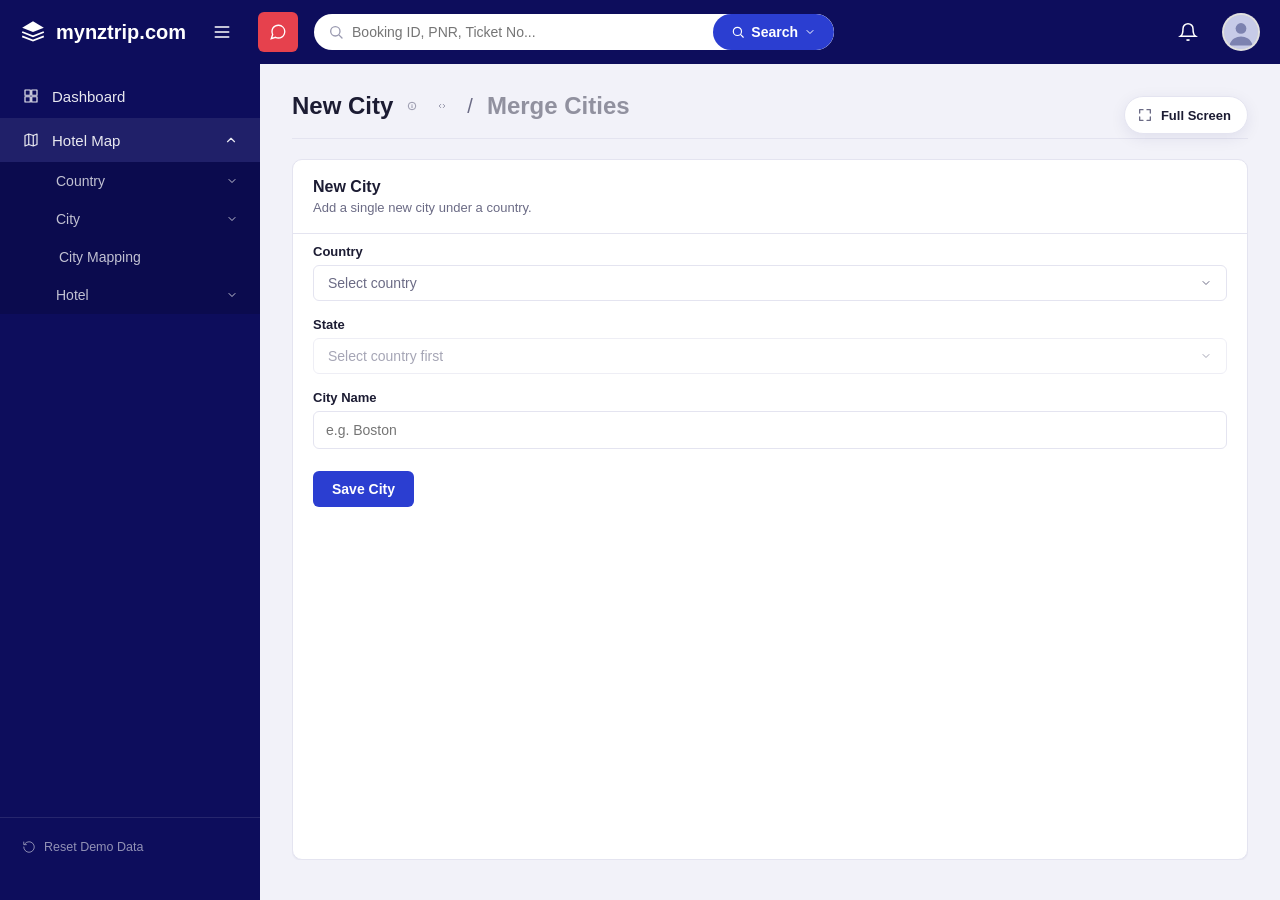
==== commit 33b6042a: "dashboard" ====
--- a/add-city.html
+++ b/add-city.html
@@ -53,6 +53,11 @@
 
     <!-- Sidebar -->
     <aside class="sidebar">
+      <a class="nav-item" href="dashboard.html">
+        <svg width="18" height="18" viewBox="0 0 24 24" fill="none"><path d="M4 4h7v7H4zM13 4h7v7h-7zM4 13h7v7H4zM13 13h7v7h-7z" stroke="currentColor" stroke-width="1.6" stroke-linejoin="round"/></svg>
+        Dashboard
+      </a>
+
       <!-- Hotel Map (mother menu for this project's pages) -->
       <nav class="nav-group open">
         <button class="nav-item active">
@@ -378,7 +383,7 @@
               <div class="mapping-bottom-col">
                 <!-- System City mode -->
                 <div class="form-group mapping-list-group" id="mergeSystemListGroup" style="display:none;">
-                  <label>Cities in This Merge</label>
+                  <label>System Cities in This Merge</label>
                   <div class="merge-list">
                     <details class="mapping-collapsible-inline" open>
                       <summary class="mapping-collapsible-header mapping-collapsible-header--warning">
@@ -399,7 +404,7 @@
 
                 <!-- Supplier City mode -->
                 <div class="form-group mapping-list-group" id="mergeSupplierListGroup">
-                  <label>Supplier Cities Mapped to This Merge</label>
+                  <label>Supplier Cities in This Merge</label>
                   <div class="merge-list">
                     <details class="mapping-collapsible-inline" open>
                       <summary class="mapping-collapsible-header mapping-collapsible-header--warning">
@@ -425,7 +430,7 @@
                 <div class="form-group mapping-list-group" id="mergeSystemPickerGroup" style="display:none;">
                   <div class="mapping-search-actions-row" style="margin-bottom:6px;">
                     <div style="display:flex; align-items:center; gap:10px;">
-                      <label style="margin-bottom:0;">Candidate Cities</label>
+                      <label style="margin-bottom:0;">Candidate System Cities</label>
                       <span class="hint" id="mergeCandidateStat" style="margin-top:0;">Select a country first</span>
                     </div>
                     <span class="mapping-save-summary" id="mergeSelectionSummary">No pending changes</span>
@@ -448,7 +453,7 @@
                 <div class="form-group mapping-list-group" id="mergeSupplierPickerGroup">
                   <div class="mapping-search-actions-row" style="margin-bottom:6px;">
                     <div style="display:flex; align-items:center; gap:10px;">
-                      <label style="margin-bottom:0;">Supplier Cities</label>
+                      <label style="margin-bottom:0;">Candidate Supplier Cities</label>
                       <span class="hint" id="mergeSupplierMappedStat" style="margin-top:0;">Mapped: 0/0</span>
                     </div>
                     <span class="mapping-save-summary" id="mergeSupplierSelectionSummary">No pending changes</span>
@@ -1969,6 +1974,8 @@
       systemPickerGroup.style.display = isSupplierMode ? "none" : "";
       modeSupplierBtn.className = `btn ${isSupplierMode ? "btn-primary" : "btn-secondary"}`;
       modeSystemBtn.className = `btn ${isSupplierMode ? "btn-secondary" : "btn-primary"}`;
+      memberCountEl.className = `pill ${isSupplierMode ? "neutral" : "info"}`;
+      mappedSupplierCountEl.className = `pill ${isSupplierMode ? "info" : "neutral"}`;
     }
 
     // Generic confirm dialog (mirrors #confirmModal on city-mapping.html /
--- a/css/styles.css
+++ b/css/styles.css
@@ -1956,6 +1956,415 @@
   flex-shrink: 0;
 }
 
+/* ---------- Dashboard (stat tiles, mapping-coverage meters, quick links) ---------- */
+
+.dashboard-layout {
+  flex: 1;
+  min-height: 0;
+  overflow-y: auto;
+  display: flex;
+  flex-direction: column;
+  gap: 20px;
+}
+
+.dashboard-section-title {
+  display: flex;
+  align-items: center;
+  gap: 8px;
+  font-size: 16px;
+  font-weight: 700;
+  color: var(--text-dark);
+  margin: 0 0 12px;
+}
+
+.dashboard-section-title svg {
+  color: var(--accent-blue);
+  flex-shrink: 0;
+}
+
+.stat-tile-row {
+  display: grid;
+  grid-template-columns: repeat(auto-fit, minmax(220px, 1fr));
+  gap: 16px;
+}
+
+.stat-tile {
+  position: relative;
+  background: var(--bg-card);
+  border: 1px solid var(--border-color);
+  border-radius: var(--radius-md);
+  box-shadow: var(--shadow-sm);
+  padding: 18px 20px;
+  display: flex;
+  align-items: flex-start;
+  gap: 14px;
+  transition: box-shadow 0.15s ease, transform 0.15s ease;
+}
+
+.stat-tile:hover {
+  box-shadow: var(--shadow-md);
+  transform: translateY(-2px);
+}
+
+.stat-tile-icon {
+  flex-shrink: 0;
+  width: 40px;
+  height: 40px;
+  border-radius: 10px;
+  display: flex;
+  align-items: center;
+  justify-content: center;
+}
+
+.stat-tile-icon--blue {
+  background: rgba(43, 62, 209, 0.12);
+  color: var(--accent-blue);
+}
+
+.stat-tile-icon--cyan {
+  background: rgba(25, 195, 230, 0.16);
+  color: var(--cyan-hover);
+}
+
+.stat-tile-icon--navy {
+  background: rgba(26, 26, 168, 0.1);
+  color: var(--navy-light);
+}
+
+.stat-tile-content {
+  display: flex;
+  flex-direction: column;
+  gap: 4px;
+  min-width: 0;
+}
+
+.stat-tile-label {
+  font-size: 11.5px;
+  font-weight: 700;
+  letter-spacing: 0.03em;
+  text-transform: uppercase;
+  color: var(--text-muted);
+  text-decoration: none;
+}
+
+a.stat-tile-label:hover {
+  color: var(--accent-blue);
+  text-decoration: underline;
+}
+
+.stat-tile-value {
+  font-size: 28px;
+  font-weight: 800;
+  color: var(--text-dark);
+  line-height: 1.15;
+}
+
+.stat-tile-sub {
+  font-size: 12.5px;
+  color: var(--text-muted);
+}
+
+.stat-tile-action {
+  position: absolute;
+  top: 16px;
+  right: 18px;
+  display: inline-flex;
+  align-items: center;
+  gap: 4px;
+  font-size: 12px;
+  font-weight: 700;
+  color: var(--accent-blue);
+  text-decoration: none;
+}
+
+.stat-tile-action:hover {
+  text-decoration: underline;
+}
+
+.supplier-section,
+.star-rating-card,
+.attention-card {
+  margin-top: 0;
+  flex: none;
+}
+
+.supplier-summary-list {
+  display: flex;
+  flex-direction: column;
+  gap: 14px;
+  padding: 4px 20px 20px;
+}
+
+.supplier-summary-card {
+  border: 1px solid var(--border-color);
+  border-radius: var(--radius-md);
+  background: var(--bg-card);
+  box-shadow: var(--shadow-sm);
+  padding: 16px 18px;
+  transition: box-shadow 0.15s ease, transform 0.15s ease;
+}
+
+.supplier-summary-card:hover {
+  box-shadow: var(--shadow-md);
+  transform: translateY(-1px);
+}
+
+.supplier-summary-header {
+  display: flex;
+  align-items: center;
+  gap: 10px;
+  margin-bottom: 14px;
+}
+
+.supplier-summary-avatar {
+  flex-shrink: 0;
+  width: 30px;
+  height: 30px;
+  border-radius: 50%;
+  display: flex;
+  align-items: center;
+  justify-content: center;
+  font-size: 13px;
+  font-weight: 800;
+  color: #fff;
+}
+
+.supplier-summary-avatar.avatar-blue {
+  background: var(--accent-blue);
+}
+
+.supplier-summary-avatar.avatar-cyan {
+  background: var(--cyan-hover);
+}
+
+.supplier-summary-avatar.avatar-navylight {
+  background: var(--navy-light);
+}
+
+.supplier-summary-avatar.avatar-navy {
+  background: var(--navy);
+}
+
+.supplier-summary-name {
+  font-size: 14.5px;
+  font-weight: 700;
+  color: var(--text-dark);
+}
+
+.supplier-summary-overall {
+  margin-left: auto;
+  font-size: 11.5px;
+}
+
+.supplier-summary-metrics {
+  display: flex;
+  flex-direction: column;
+  gap: 10px;
+}
+
+.coverage-meter-row {
+  display: flex;
+  align-items: center;
+  gap: 12px;
+}
+
+.coverage-meter-label {
+  flex: 0 0 70px;
+  font-size: 13px;
+  font-weight: 600;
+  color: var(--text-dark);
+  text-decoration: none;
+}
+
+a.coverage-meter-label:hover {
+  color: var(--accent-blue);
+  text-decoration: underline;
+}
+
+.coverage-meter-track {
+  flex: 1;
+  height: 9px;
+  border-radius: var(--radius-pill);
+  background: var(--bg-panel);
+  overflow: hidden;
+}
+
+.coverage-meter-track.tier-good {
+  background: rgba(26, 157, 92, 0.15);
+}
+
+.coverage-meter-track.tier-warn {
+  background: rgba(200, 121, 13, 0.15);
+}
+
+.coverage-meter-track.tier-low {
+  background: rgba(230, 65, 77, 0.15);
+}
+
+.coverage-meter-fill {
+  display: block;
+  height: 100%;
+  border-radius: var(--radius-pill);
+}
+
+.coverage-meter-fill.tier-good {
+  background: var(--success);
+}
+
+.coverage-meter-fill.tier-warn {
+  background: var(--warning);
+}
+
+.coverage-meter-fill.tier-low {
+  background: var(--accent-red);
+}
+
+.coverage-meter-value {
+  flex: 0 0 auto;
+  min-width: 95px;
+  text-align: right;
+  font-size: 12.5px;
+  font-weight: 700;
+  color: var(--text-dark);
+}
+
+.coverage-meter-pct {
+  font-weight: 600;
+  color: var(--text-muted);
+}
+
+.coverage-meter-action {
+  flex: 0 0 50px;
+  text-align: right;
+}
+
+.coverage-meter-action a {
+  font-size: 12px;
+  font-weight: 700;
+  color: var(--accent-blue);
+  text-decoration: none;
+}
+
+.coverage-meter-action a:hover {
+  text-decoration: underline;
+}
+
+.star-rating-list {
+  display: flex;
+  flex-direction: column;
+  gap: 10px;
+  padding: 4px 20px 20px;
+}
+
+.star-rating-row {
+  display: flex;
+  align-items: center;
+  gap: 12px;
+}
+
+.star-rating-label {
+  flex: 0 0 55px;
+  font-size: 13px;
+  font-weight: 600;
+  color: var(--text-dark);
+}
+
+.star-rating-track {
+  flex: 1;
+  height: 9px;
+  border-radius: var(--radius-pill);
+  background: var(--bg-panel);
+  overflow: hidden;
+}
+
+.star-rating-fill {
+  display: block;
+  height: 100%;
+  border-radius: var(--radius-pill);
+  background: var(--accent-blue);
+}
+
+.star-rating-value {
+  flex: 0 0 auto;
+  min-width: 110px;
+  text-align: right;
+  font-size: 12.5px;
+  font-weight: 700;
+  color: var(--text-muted);
+}
+
+.attention-list {
+  display: flex;
+  flex-direction: column;
+  gap: 10px;
+  padding: 4px 20px 20px;
+}
+
+.attention-group-title {
+  font-size: 13px;
+  font-weight: 700;
+  color: var(--text-muted);
+  text-transform: uppercase;
+  letter-spacing: 0.02em;
+  margin: 6px 0 0;
+}
+
+.attention-group-title:first-child {
+  margin-top: 0;
+}
+
+.attention-empty {
+  font-size: 13px;
+  color: var(--text-muted);
+  margin: 0;
+}
+
+.attention-item {
+  display: flex;
+  align-items: center;
+  gap: 12px;
+  padding: 10px 14px;
+  border-radius: var(--radius-sm);
+  background: var(--bg-panel);
+  border: 1px solid var(--border-color);
+}
+
+.attention-icon {
+  flex-shrink: 0;
+  color: var(--warning);
+}
+
+.attention-body {
+  flex: 1;
+  min-width: 0;
+  display: flex;
+  align-items: center;
+  gap: 10px;
+  flex-wrap: wrap;
+}
+
+.attention-text {
+  font-size: 13px;
+  color: var(--text-dark);
+}
+
+.attention-pill {
+  flex-shrink: 0;
+  font-size: 11px;
+}
+
+.attention-link {
+  flex-shrink: 0;
+  font-size: 12px;
+  font-weight: 700;
+  color: var(--accent-blue);
+  text-decoration: none;
+}
+
+.attention-link:hover {
+  text-decoration: underline;
+}
+
 /* ---------- Searchable select (every dropdown in the project) ---------- */
 
 .searchable-select {
